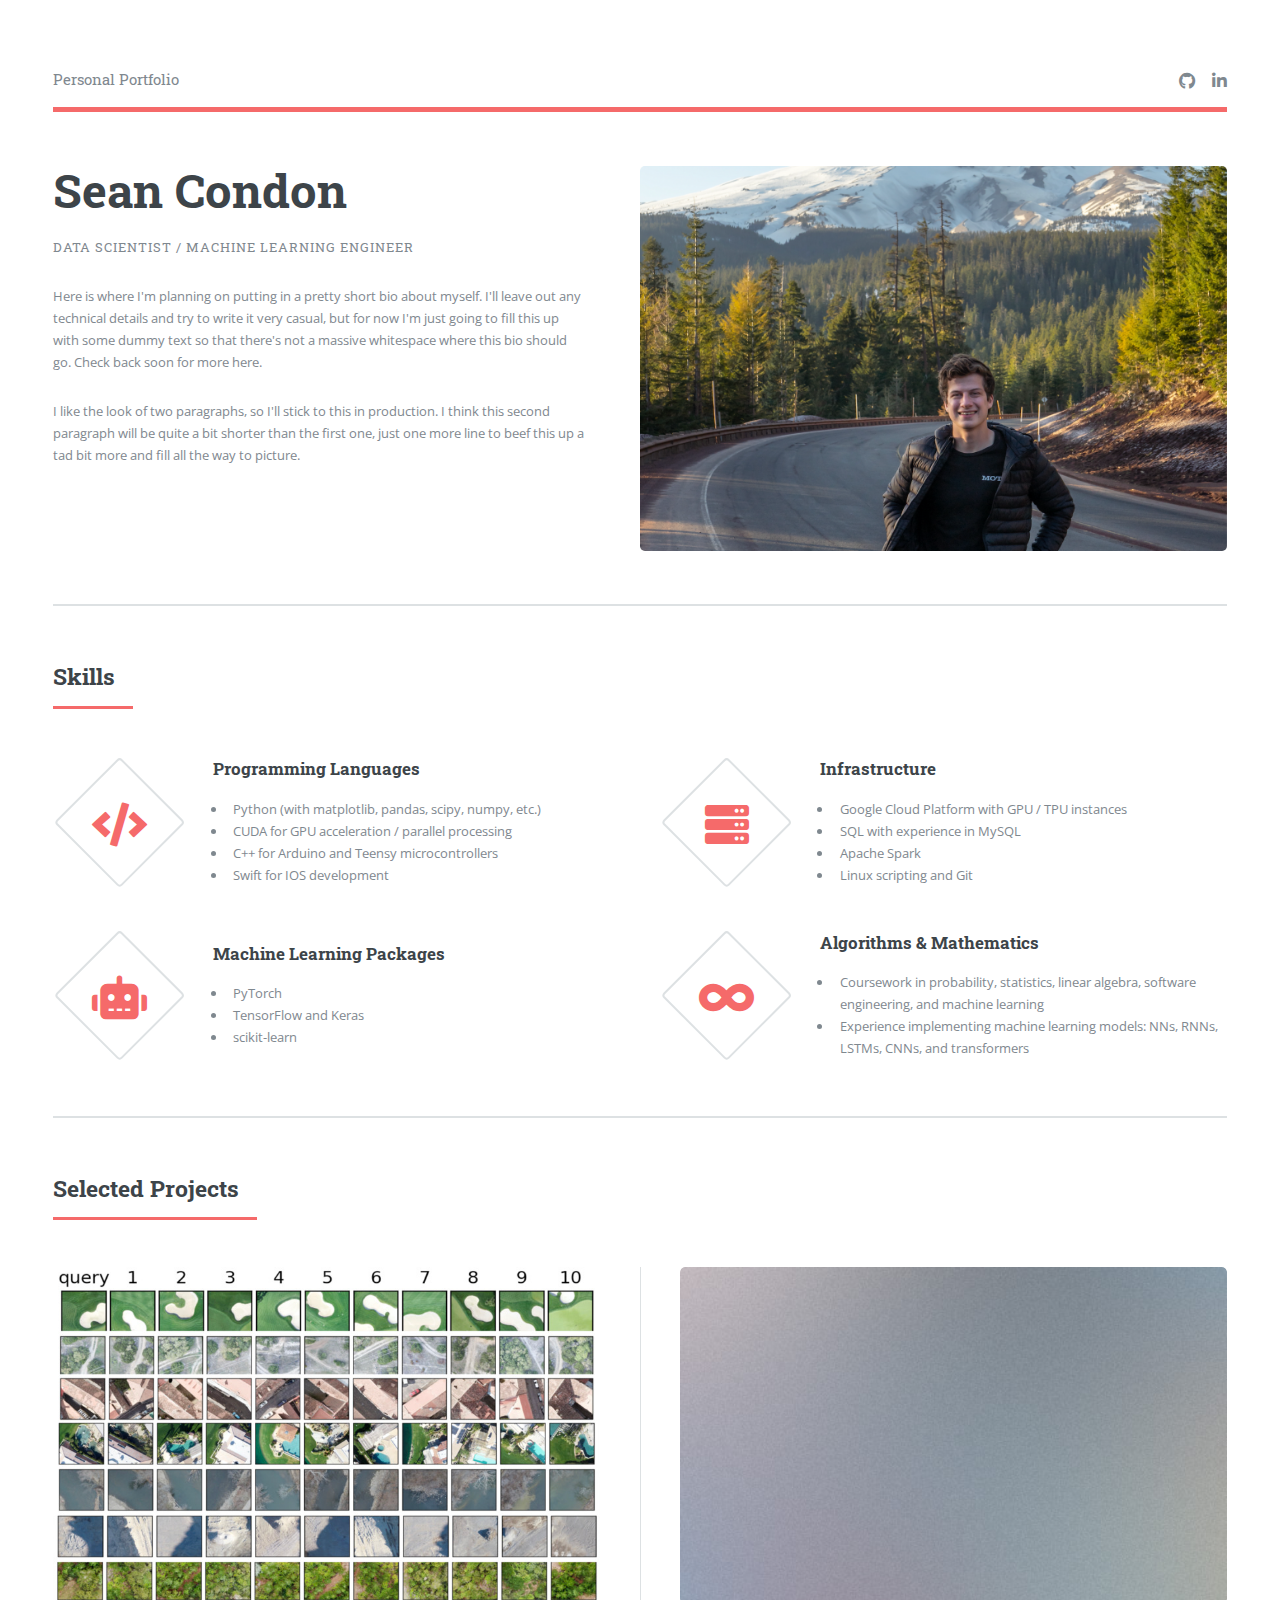
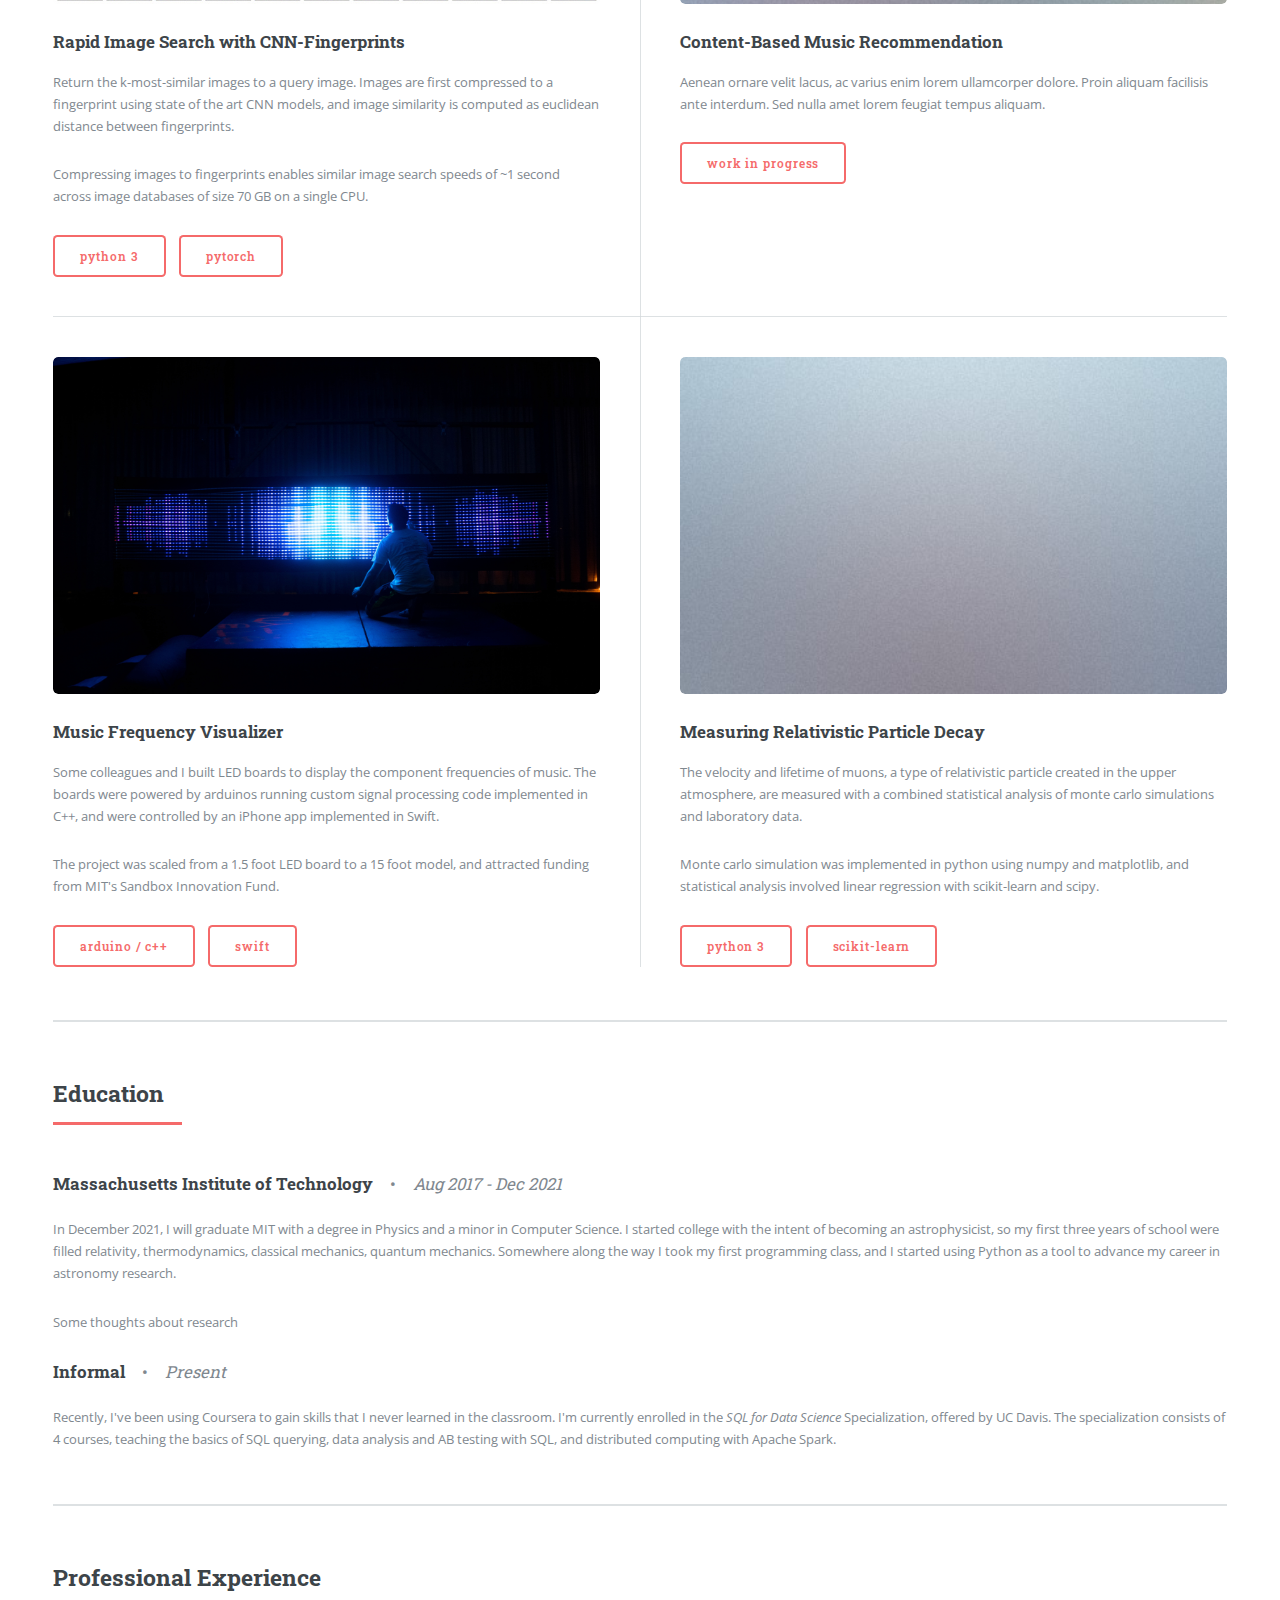
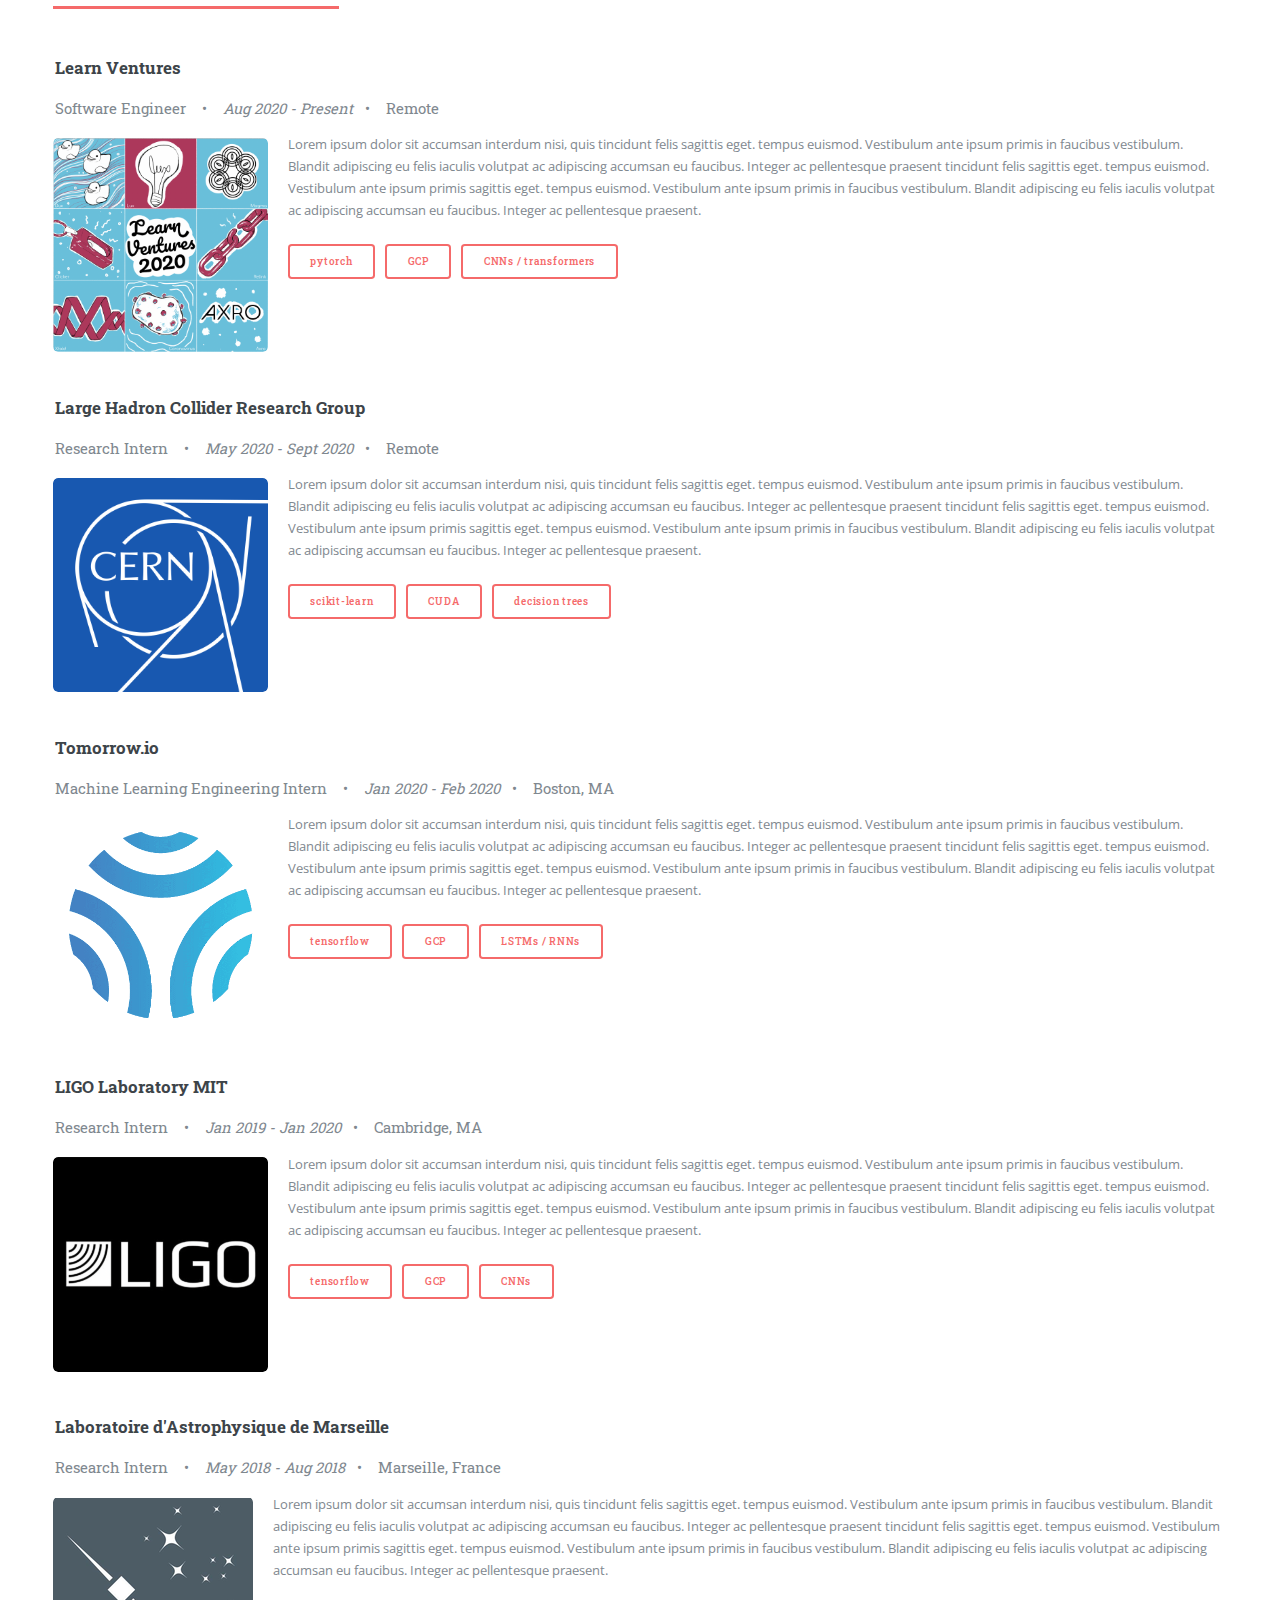
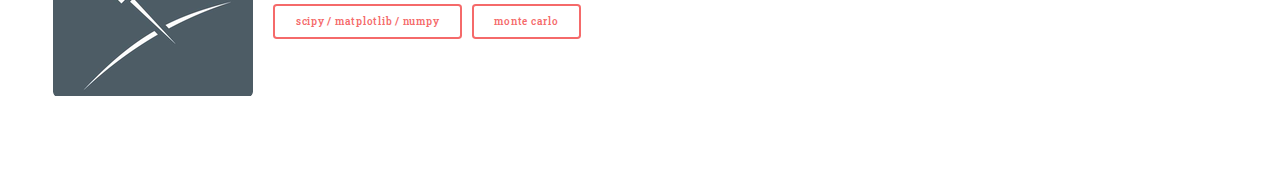
==== index.html @ 10d51287 "content updates" ====
<!DOCTYPE HTML>
<!--
	Editorial by HTML5 UP
	html5up.net | @ajlkn
	Free for personal and commercial use under the CCA 3.0 license (html5up.net/license)
-->
<html xmlns="http://www.w3.org/1999/html">
	<head>
		<title>Sean Condon Portfolio</title>
		<meta charset="utf-8" />
		<meta name="viewport" content="width=device-width, initial-scale=1, user-scalable=no" />
		<link rel="stylesheet" href="assets/css/main.css" />
	</head>
	<body class="is-preload">

		<!-- Wrapper -->
			<div id="wrapper">

				<!-- Main -->
					<div id="main">
						<div class="inner">

							<!-- Header -->
								<header id="header">
									<a href="index.html" class="logo">Personal Portfolio</a>
									<ul class="icons">
										<li><a href="https://github.com/seancondon99" class="icon brands fa-github" target="_blank" rel="noopener noreferrer"><span class="label">Github</span></a></li>
										<li><a href="https://www.linkedin.com/in/sean-condon-9a0452187/" class="icon brands fa-linkedin-in" target="_blank" rel="noopener noreferrer"><span class="label">LinkedIn</span></a></li>
									</ul>
								</header>

							<!-- Banner -->
								<section id="banner">
									<div class="content">
										<header>
											<h1>Sean Condon</h1>
											<p>Data scientist / machine learning engineer</p>
										</header>
										<p>Here is where I'm planning on putting in a pretty short bio about myself. I'll leave out any technical details and try to write it very casual, but for now I'm just going to fill this up with some dummy text so that there's not a massive whitespace where this bio should go. Check back soon for more here.</p>
										<p>I like the look of two paragraphs, so I'll stick to this in production. I think this second paragraph will be quite a bit shorter than the first one, just one more line to beef this up a tad bit more and fill all the way to picture.</p>
									</div>
									<span class="image object">
										<img src="images/me_and_hood-cropped-high.jpg" alt="" />
									</span>
								</section>

							<!-- Section -->
								<section>
									<header class="major">
										<h2>Skills</h2>
									</header>
									<div class="features">
										<article>
											<span class="icon solid fa-code"></span>
											<div class="content">
												<h3>Programming Languages</h3>
												<ul>
													<li>Python (with matplotlib, pandas, scipy, numpy, etc.)</li>
													<li>CUDA for GPU acceleration / parallel processing</li>
													<li>C++ for Arduino and Teensy microcontrollers</li>
													<li>Swift for IOS development</li>
												</ul>
											</div>
										</article>
										<article>
											<span class="icon solid fa-server"></span>
											<div class="content">
												<h3>Infrastructure</h3>
												<ul>
													<li>Google Cloud Platform with GPU / TPU instances</li>
													<li>SQL with experience in MySQL</li>
													<li>Apache Spark</li>
													<li>Linux scripting and Git</li>
												</ul>
											</div>
										</article>
										<article>
											<span class="icon solid fa-robot"></span>
											<div class="content">
												<h3>Machine Learning Packages</h3>
												<ul>
													<li>PyTorch</li>
													<li>TensorFlow and Keras</li>
													<li>scikit-learn</li>
												</ul>
											</div>
										</article>
										<article>
											<span class="icon solid fa-infinity"></span>
											<div class="content">
												<h3>Algorithms & Mathematics</h3>
												<ul>
													<li>Coursework in probability, statistics, linear algebra, software engineering, and machine learning</li>
													<li>Experience implementing machine learning models: NNs, RNNs, LSTMs, CNNs, and transformers</li>
												</ul>
											</div>
										</article>
									</div>
								</section>

							<!-- Section -->
								<section>
									<header class="major">
										<h2>Selected Projects</h2>
									</header>
									<div class="posts">
										<article>
											<a href="ml_sat.html" class="image"><img src="images/ml_sat_search_small.jpg" alt="" /></a>
											<h3>Rapid Image Search with CNN-Fingerprints</h3>
											<p>Return the k-most-similar images to a query image. Images are first compressed to a fingerprint using state of the art CNN models, and image similarity is computed as euclidean distance between fingerprints.</p>
											<p>Compressing images to fingerprints enables similar image search speeds of ~1 second across image databases of size 70 GB on a single CPU.</p>
											<ul class="actions">
												<li><a class="button">python 3</a></li>
												<li><a class="button">pytorch</a></li>
											</ul>
										</article>
										<article>
											<a href="#" class="image"><img src="images/pic02.jpg" alt="" /></a>
											<h3>Content-Based Music Recommendation</h3>
											<p>Aenean ornare velit lacus, ac varius enim lorem ullamcorper dolore. Proin aliquam facilisis ante interdum. Sed nulla amet lorem feugiat tempus aliquam.</p>
											<ul class="actions">
												<li><a class="button">work in progress</a></li>
											</ul>
										</article>
										<article>
											<a href="freq_vis.html" class="image"><img src="images/amplitude_header_small.jpg" alt="" /></a>
											<h3>Music Frequency Visualizer</h3>
											<p>Some colleagues and I built LED boards to display the component frequencies of music. The boards were powered by arduinos running custom signal processing code implemented in C++, and were controlled by an iPhone app implemented in Swift.</p>
											<p>The project was scaled from a 1.5 foot LED board to a 15 foot model, and attracted funding from MIT's Sandbox Innovation Fund.</p>
											<ul class="actions">
												<li><a class="button">arduino / c++</a></li>
												<li><a class="button">swift</a></li>

											</ul>
										</article>
										<article>
											<a href="#" class="image"><img src="images/pic04.jpg" alt="" /></a>
											<h3>Measuring Relativistic Particle Decay</h3>
											<p>The velocity and lifetime of muons, a type of relativistic particle created in the upper atmosphere, are measured with a combined statistical analysis of monte carlo simulations and laboratory data.</p>
											<p>Monte carlo simulation was implemented in python using numpy and matplotlib, and statistical analysis involved linear regression with scikit-learn and scipy.</p>
											<ul class="actions">
												<li><a class="button">python 3</a></li>
												<li><a class="button">scikit-learn</a></li>
											</ul>
										</article>
									</div>
								</section>

								<section>
									<header class="major">
										<h2>Education</h2>
									</header>

									<div style="clear: both">
										<h3 style="float: left">Massachusetts Institute of Technology</h3>
										<hplain2 >&emsp;<span>&#8226;</span>&emsp;<i>Aug 2017 - Dec 2021</i></hplain2>
									</div>
									<br />

									<p>
										In December 2021, I will graduate MIT with a degree in Physics and a minor in Computer Science. I started college with the intent of becoming an astrophysicist, so my first three years of school were filled relativity, thermodynamics, classical mechanics, quantum mechanics.
										Somewhere along the way I took my first programming class, and I started using Python as a tool to advance my career in astronomy research.
									</p>
									<p>
										Some thoughts about research
									</p>
									<div style="clear: both">
										<h3 style="float: left">Informal</h3>
										<hplain2 >&emsp;<span>&#8226;</span>&emsp;<i>Present</i></hplain2>
									</div>

									<br />

									<p>
										Recently, I've been using Coursera to gain skills that I never learned in the classroom. I'm currently enrolled in the <i>SQL for Data Science</i> Specialization, offered by UC Davis. The specialization consists of 4 courses, teaching the basics of SQL querying, data analysis and AB testing with SQL, and distributed computing with Apache Spark.
									</p>

								</section>

								<section>
									<header class="major">
										<h2>Professional Experience</h2>
									</header>



									<h3>&thinsp;&hairsp;Learn Ventures</h3>
									<div class="row">
									<hplain>Software Engineer &ensp; <span>&#8226;</span>  &ensp; <i>Aug 2020 - Present</i> &ensp;<span>&#8226;</span> &ensp; Remote </hplain>
									<p style="margin-bottom:1em;"></p>
										<p><span class="image left"><a href="https://learn.ventures/" target="_blank" rel="noopener noreferrer" class="image"><img src="images/learn_ventures_crop.png" alt="" /></a></span>
										Lorem ipsum dolor sit accumsan interdum nisi, quis tincidunt felis sagittis eget. tempus euismod. Vestibulum ante ipsum primis in faucibus vestibulum. Blandit adipiscing eu felis iaculis volutpat ac adipiscing accumsan eu faucibus. Integer ac pellentesque praesent tincidunt felis sagittis eget. tempus euismod. Vestibulum ante ipsum primis sagittis eget. tempus euismod. Vestibulum ante ipsum primis in faucibus vestibulum. Blandit adipiscing eu felis iaculis volutpat ac adipiscing accumsan eu faucibus. Integer ac pellentesque praesent.
											<br /><br />
											<a class="button small">pytorch </a>&ensp;
											<a class="button small">GCP </a>&ensp;
											<a class="button small">CNNs / transformers </a>
										</p>
									</div>


									<h3>&thinsp;&hairsp;Large Hadron Collider Research Group</h3>
									<div class="row">
									<hplain>Research Intern &ensp; <span>&#8226;</span>  &ensp; <i>May 2020 - Sept 2020</i> &ensp;<span>&#8226;</span> &ensp; Remote</hplain>
									<p style="margin-bottom:1em;"></p>
									<p><span class="image left"><a href="http://web.mit.edu/lns/research/hpg.html" target="_blank" rel="noopener noreferrer" class="image"><img src="images/cern.png" alt="" /></a></span>
										Lorem ipsum dolor sit accumsan interdum nisi, quis tincidunt felis sagittis eget. tempus euismod. Vestibulum ante ipsum primis in faucibus vestibulum. Blandit adipiscing eu felis iaculis volutpat ac adipiscing accumsan eu faucibus. Integer ac pellentesque praesent tincidunt felis sagittis eget. tempus euismod. Vestibulum ante ipsum primis sagittis eget. tempus euismod. Vestibulum ante ipsum primis in faucibus vestibulum. Blandit adipiscing eu felis iaculis volutpat ac adipiscing accumsan eu faucibus. Integer ac pellentesque praesent.
									<br /><br />
											<a class="button small">scikit-learn </a>&ensp;
											<a class="button small">CUDA</a>&ensp;
											<a class="button small">decision trees </a>
									</p>
									</div>

									<h3>&thinsp;&hairsp;Tomorrow.io</h3>
									<div class="row">
									<hplain>Machine Learning Engineering Intern &ensp; <span>&#8226;</span>  &ensp; <i>Jan 2020 - Feb 2020</i> &ensp;<span>&#8226;</span> &ensp; Boston, MA</hplain>
									<p style="margin-bottom:1em;"></p>
									<p><span class="image left"><a href="https://www.tomorrow.io/" target="_blank" rel="noopener noreferrer" class="image"><img src="images/tomorrow_io.png" alt="" /></a></span>
										Lorem ipsum dolor sit accumsan interdum nisi, quis tincidunt felis sagittis eget. tempus euismod. Vestibulum ante ipsum primis in faucibus vestibulum. Blandit adipiscing eu felis iaculis volutpat ac adipiscing accumsan eu faucibus. Integer ac pellentesque praesent tincidunt felis sagittis eget. tempus euismod. Vestibulum ante ipsum primis sagittis eget. tempus euismod. Vestibulum ante ipsum primis in faucibus vestibulum. Blandit adipiscing eu felis iaculis volutpat ac adipiscing accumsan eu faucibus. Integer ac pellentesque praesent.
									<br /><br />
											<a class="button small">tensorflow </a>&ensp;
											<a class="button small">GCP </a>&ensp;
											<a class="button small">LSTMs / RNNs </a>
									</p>
									</div>

									<h3>&thinsp;&hairsp;LIGO Laboratory MIT</h3>
									<div class="row">
									<hplain>Research Intern &ensp; <span>&#8226;</span>  &ensp; <i>Jan 2019 - Jan 2020</i> &ensp;<span>&#8226;</span> &ensp; Cambridge, MA </hplain>
									<p style="margin-bottom:1em;"></p>
									<p><span class="image left"><a href="https://www.ligo.caltech.edu/MIT" target="_blank" rel="noopener noreferrer" class="image"><img src="images/ligo.png" alt="" /></a></span>
										Lorem ipsum dolor sit accumsan interdum nisi, quis tincidunt felis sagittis eget. tempus euismod. Vestibulum ante ipsum primis in faucibus vestibulum. Blandit adipiscing eu felis iaculis volutpat ac adipiscing accumsan eu faucibus. Integer ac pellentesque praesent tincidunt felis sagittis eget. tempus euismod. Vestibulum ante ipsum primis sagittis eget. tempus euismod. Vestibulum ante ipsum primis in faucibus vestibulum. Blandit adipiscing eu felis iaculis volutpat ac adipiscing accumsan eu faucibus. Integer ac pellentesque praesent.
									<br /><br />
											<a class="button small">tensorflow </a>&ensp;
											<a class="button small">GCP </a>&ensp;
											<a class="button small">CNNs </a>
									</p>
									</div>
									<h3>&thinsp;&hairsp;Laboratoire d'Astrophysique de Marseille</h3>
									<div class="row">
									<hplain>Research Intern &ensp; <span>&#8226;</span>  &ensp; <i>May 2018 - Aug 2018</i> &ensp;<span>&#8226;</span> &ensp; Marseille, France </hplain>
									<p style="margin-bottom:1em;"></p>
									<p><span class="image left"><a href="https://www.lam.fr/?lang=en" target="_blank" rel="noopener noreferrer" class="image"><img src="images/lam.png" alt="" /></a></span>
										Lorem ipsum dolor sit accumsan interdum nisi, quis tincidunt felis sagittis eget. tempus euismod. Vestibulum ante ipsum primis in faucibus vestibulum. Blandit adipiscing eu felis iaculis volutpat ac adipiscing accumsan eu faucibus. Integer ac pellentesque praesent tincidunt felis sagittis eget. tempus euismod. Vestibulum ante ipsum primis sagittis eget. tempus euismod. Vestibulum ante ipsum primis in faucibus vestibulum. Blandit adipiscing eu felis iaculis volutpat ac adipiscing accumsan eu faucibus. Integer ac pellentesque praesent.
									<br /><br />

										<a class="button small">scipy / matplotlib / numpy </a>&ensp;
										<a class="button small">monte carlo </a>

									</p>
									</div>




								</section>

						</div>
					</div>



			</div>

		<!-- Scripts -->
			<script src="assets/js/jquery.min.js"></script>
			<script src="assets/js/browser.min.js"></script>
			<script src="assets/js/breakpoints.min.js"></script>
			<script src="assets/js/util.js"></script>
			<script src="assets/js/main.js"></script>

	</body>
</html>
---- assets/css/main.css ----
@import url(fontawesome-all.min.css);
@import url("https://fonts.googleapis.com/css?family=Open+Sans:400,600,400italic,600italic|Roboto+Slab:400,700");
/*
	Editorial by HTML5 UP
	html5up.net | @ajlkn
	Free for personal and commercial use under the CCA 3.0 license (html5up.net/license)
*/
html, body, div, span, applet, object,
iframe, h1, h2, h3, h4, h5, h6, hplain, hplain2, p, blockquote,
pre, a, abbr, acronym, address, big, cite,
code, del, dfn, em, img, ins, kbd, q, s, samp,
small, strike, strong, sub, sup, tt, var, b,
u, i, center, dl, dt, dd, ol, ul, li, fieldset,
form, label, legend, table, caption, tbody,
tfoot, thead, tr, th, td, article, aside,
canvas, details, embed, figure, figcaption,
footer, header, hgroup, menu, nav, output, ruby,
section, summary, time, mark, audio, video {
  margin: 0;
  padding: 0;
  border: 0;
  font-size: 100%;
  font: inherit;
  vertical-align: baseline; }

article, aside, details, figcaption, figure,
footer, header, hgroup, menu, nav, section {
  display: block; }

body {
  line-height: 1; }

ol, ul {
  list-style: none; }

blockquote, q {
  quotes: none; }
  blockquote:before, blockquote:after, q:before, q:after {
    content: '';
    content: none; }

table {
  border-collapse: collapse;
  border-spacing: 0; }

body {
  -webkit-text-size-adjust: none; }

mark {
  background-color: transparent;
  color: inherit; }

input::-moz-focus-inner {
  border: 0;
  padding: 0; }

input, select, textarea {
  -moz-appearance: none;
  -webkit-appearance: none;
  -ms-appearance: none;
  appearance: none; }

/* Basic */
@-ms-viewport {
  width: device-width; }

body {
  -ms-overflow-style: scrollbar; }

@media screen and (max-width: 480px) {
  html, body {
    min-width: 320px; } }

html {
  box-sizing: border-box; }

*, *:before, *:after {
  box-sizing: inherit; }

body {
  background: #ffffff; }
  body.is-preload *, body.is-preload *:before, body.is-preload *:after, body.is-resizing *, body.is-resizing *:before, body.is-resizing *:after {
    -moz-animation: none !important;
    -webkit-animation: none !important;
    -ms-animation: none !important;
    animation: none !important;
    -moz-transition: none !important;
    -webkit-transition: none !important;
    -ms-transition: none !important;
    transition: none !important; }

/* Type */
body, input, select, textarea {
  color: #7f888f;
  font-family: "Open Sans", sans-serif;
  font-size: 13pt;
  font-weight: 400;
  line-height: 1.65; }
  @media screen and (max-width: 1680px) {
    body, input, select, textarea {
      font-size: 11pt; } }
  @media screen and (max-width: 1280px) {
    body, input, select, textarea {
      font-size: 10pt; } }
  @media screen and (max-width: 360px) {
    body, input, select, textarea {
      font-size: 9pt; } }

a {
  -moz-transition: color 0.2s ease-in-out, border-bottom-color 0.2s ease-in-out;
  -webkit-transition: color 0.2s ease-in-out, border-bottom-color 0.2s ease-in-out;
  -ms-transition: color 0.2s ease-in-out, border-bottom-color 0.2s ease-in-out;
  transition: color 0.2s ease-in-out, border-bottom-color 0.2s ease-in-out;
  border-bottom: dotted 1px;
  color: #f56a6a;
  text-decoration: none; }
  a:hover {
    border-bottom-color: #f56a6a;
    color: #f56a6a !important; }
    a:hover strong {
      color: inherit; }

strong, b {
  color: #3d4449;
  font-weight: 600; }

em, i {
  font-style: italic; }

p {
  margin: 0 0 2em 0; }

h1, h2, h3, h4, h5, h6 {
  color: #3d4449;
  font-family: "Roboto Slab", serif;
  font-weight: 700;
  line-height: 1.5;
  margin: 0 0 1em 0; }
hplain, hplain2 {
  color: #7f888f;
  font-family: "Roboto Slab", serif;
  font-weight: 400;
  line-height: 1.5;
  margin: 0 0 1em 0;
}
  h1 a, h2 a, h3 a, h4 a, h5 a, h6 a {
    color: inherit;
    text-decoration: none;
    border-bottom: 0; }

hplain a, hplain2 a {
color: #7f888f;
text-decoration: none;
border-decoration:none;
}

h1 {
  font-size: 4em;
  margin: 0 0 0.5em 0;
  line-height: 1.3; }

h2 {
  font-size: 1.75em; }

h3 {
  font-size: 1.25em; }

hplain2 {
  font-size: 1.25em;}

hplain {
  font-size: 1.1em; }

h4 {
  font-size: 1.1em; }

h5 {
  font-size: 0.9em; }

h6 {
  font-size: 0.7em; }

@media screen and (max-width: 1680px) {
  h1 {
    font-size: 3.5em; } }

@media screen and (max-width: 980px) {
  h1 {
    font-size: 3.25em; } }

@media screen and (max-width: 736px) {
  h1 {
    font-size: 2em;
    line-height: 1.4; }
  h2 {
    font-size: 1.5em; } }

sub {
  font-size: 0.8em;
  position: relative;
  top: 0.5em; }

sup {
  font-size: 0.8em;
  position: relative;
  top: -0.5em; }

blockquote {
  border-left: solid 3px rgba(210, 215, 217, 0.75);
  font-style: italic;
  margin: 0 0 2em 0;
  padding: 0.5em 0 0.5em 2em; }

code {
  background: rgba(230, 235, 237, 0.25);
  border-radius: 0.375em;
  border: solid 1px rgba(210, 215, 217, 0.75);
  font-family: "Courier New", monospace;
  font-size: 0.9em;
  margin: 0 0.25em;
  padding: 0.25em 0.65em; }

pre {
  -webkit-overflow-scrolling: touch;
  font-family: "Courier New", monospace;
  font-size: 0.9em;
  margin: 0 0 2em 0; }
  pre code {
    display: block;
    line-height: 1.75;
    padding: 1em 1.5em;
    overflow-x: auto; }

.center {
  text-align:center;
 display:block;
}

hr {
  border: 0;
  border-bottom: solid 1px rgba(210, 215, 217, 0.75);
  margin: 2em 0; }
  hr.major {
    margin: 3em 0; }

.align-left {
  text-align: left; }

.align-center {
  text-align: center; }

.align-right {
  text-align: right; }

/* Row */
.row {
  display: flex;
  flex-wrap: wrap;
  box-sizing: border-box;
  align-items: stretch; }
  .row > * {
    box-sizing: border-box; }
  .row.gtr-uniform > * > :last-child {
    margin-bottom: 0; }
  .row.aln-left {
    justify-content: flex-start; }
  .row.aln-center {
    justify-content: center; }
  .row.aln-right {
    justify-content: flex-end; }
  .row.aln-top {
    align-items: flex-start; }
  .row.aln-middle {
    align-items: center; }
  .row.aln-bottom {
    align-items: flex-end; }
  .row > .imp {
    order: -1; }
  .row > .col-1 {
    width: 8.33333%; }
  .row > .off-1 {
    margin-left: 8.33333%; }
  .row > .col-2 {
    width: 16.66667%; }
  .row > .off-2 {
    margin-left: 16.66667%; }
  .row > .col-3 {
    width: 25%; }
  .row > .off-3 {
    margin-left: 25%; }
  .row > .col-4 {
    width: 33.33333%; }
  .row > .off-4 {
    margin-left: 33.33333%; }
  .row > .col-5 {
    width: 41.66667%; }
  .row > .off-5 {
    margin-left: 41.66667%; }
  .row > .col-6 {
    width: 50%; }
  .row > .off-6 {
    margin-left: 50%; }
  .row > .col-7 {
    width: 58.33333%; }
  .row > .off-7 {
    margin-left: 58.33333%; }
  .row > .col-8 {
    width: 66.66667%; }
  .row > .off-8 {
    margin-left: 66.66667%; }
  .row > .col-9 {
    width: 75%; }
  .row > .off-9 {
    margin-left: 75%; }
  .row > .col-10 {
    width: 83.33333%; }
  .row > .off-10 {
    margin-left: 83.33333%; }
  .row > .col-11 {
    width: 91.66667%; }
  .row > .off-11 {
    margin-left: 91.66667%; }
  .row > .col-12 {
    width: 100%; }
  .row > .off-12 {
    margin-left: 100%; }
  .row.gtr-0 {
    margin-top: 0;
    margin-left: 0em; }
    .row.gtr-0 > * {
      padding: 0 0 0 0em; }
    .row.gtr-0.gtr-uniform {
      margin-top: 0em; }
      .row.gtr-0.gtr-uniform > * {
        padding-top: 0em; }
  .row.gtr-25 {
    margin-top: 0;
    margin-left: -0.375em; }
    .row.gtr-25 > * {
      padding: 0 0 0 0.375em; }
    .row.gtr-25.gtr-uniform {
      margin-top: -0.375em; }
      .row.gtr-25.gtr-uniform > * {
        padding-top: 0.375em; }
  .row.gtr-50 {
    margin-top: 0;
    margin-left: -0.75em; }
    .row.gtr-50 > * {
      padding: 0 0 0 0.75em; }
    .row.gtr-50.gtr-uniform {
      margin-top: -0.75em; }
      .row.gtr-50.gtr-uniform > * {
        padding-top: 0.75em; }
  .row {
    margin-top: 0;
    margin-left: -1.5em; }
    .row > * {
      padding: 0 0 0 1.5em; }
    .row.gtr-uniform {
      margin-top: -1.5em; }
      .row.gtr-uniform > * {
        padding-top: 1.5em; }
  .row.gtr-150 {
    margin-top: 0;
    margin-left: -2.25em; }
    .row.gtr-150 > * {
      padding: 0 0 0 2.25em; }
    .row.gtr-150.gtr-uniform {
      margin-top: -2.25em; }
      .row.gtr-150.gtr-uniform > * {
        padding-top: 2.25em; }
  .row.gtr-200 {
    margin-top: 0;
    margin-left: -3em; }
    .row.gtr-200 > * {
      padding: 0 0 0 3em; }
    .row.gtr-200.gtr-uniform {
      margin-top: -3em; }
      .row.gtr-200.gtr-uniform > * {
        padding-top: 3em; }
  @media screen and (max-width: 1680px) {
    .row {
      display: flex;
      flex-wrap: wrap;
      box-sizing: border-box;
      align-items: stretch; }
      .row > * {
        box-sizing: border-box; }
      .row.gtr-uniform > * > :last-child {
        margin-bottom: 0; }
      .row.aln-left {
        justify-content: flex-start; }
      .row.aln-center {
        justify-content: center; }
      .row.aln-right {
        justify-content: flex-end; }
      .row.aln-top {
        align-items: flex-start; }
      .row.aln-middle {
        align-items: center; }
      .row.aln-bottom {
        align-items: flex-end; }
      .row > .imp-xlarge {
        order: -1; }
      .row > .col-1-xlarge {
        width: 8.33333%; }
      .row > .off-1-xlarge {
        margin-left: 8.33333%; }
      .row > .col-2-xlarge {
        width: 16.66667%; }
      .row > .off-2-xlarge {
        margin-left: 16.66667%; }
      .row > .col-3-xlarge {
        width: 25%; }
      .row > .off-3-xlarge {
        margin-left: 25%; }
      .row > .col-4-xlarge {
        width: 33.33333%; }
      .row > .off-4-xlarge {
        margin-left: 33.33333%; }
      .row > .col-5-xlarge {
        width: 41.66667%; }
      .row > .off-5-xlarge {
        margin-left: 41.66667%; }
      .row > .col-6-xlarge {
        width: 50%; }
      .row > .off-6-xlarge {
        margin-left: 50%; }
      .row > .col-7-xlarge {
        width: 58.33333%; }
      .row > .off-7-xlarge {
        margin-left: 58.33333%; }
      .row > .col-8-xlarge {
        width: 66.66667%; }
      .row > .off-8-xlarge {
        margin-left: 66.66667%; }
      .row > .col-9-xlarge {
        width: 75%; }
      .row > .off-9-xlarge {
        margin-left: 75%; }
      .row > .col-10-xlarge {
        width: 83.33333%; }
      .row > .off-10-xlarge {
        margin-left: 83.33333%; }
      .row > .col-11-xlarge {
        width: 91.66667%; }
      .row > .off-11-xlarge {
        margin-left: 91.66667%; }
      .row > .col-12-xlarge {
        width: 100%; }
      .row > .off-12-xlarge {
        margin-left: 100%; }
      .row.gtr-0 {
        margin-top: 0;
        margin-left: 0em; }
        .row.gtr-0 > * {
          padding: 0 0 0 0em; }
        .row.gtr-0.gtr-uniform {
          margin-top: 0em; }
          .row.gtr-0.gtr-uniform > * {
            padding-top: 0em; }
      .row.gtr-25 {
        margin-top: 0;
        margin-left: -0.375em; }
        .row.gtr-25 > * {
          padding: 0 0 0 0.375em; }
        .row.gtr-25.gtr-uniform {
          margin-top: -0.375em; }
          .row.gtr-25.gtr-uniform > * {
            padding-top: 0.375em; }
      .row.gtr-50 {
        margin-top: 0;
        margin-left: -0.75em; }
        .row.gtr-50 > * {
          padding: 0 0 0 0.75em; }
        .row.gtr-50.gtr-uniform {
          margin-top: -0.75em; }
          .row.gtr-50.gtr-uniform > * {
            padding-top: 0.75em; }
      .row {
        margin-top: 0;
        margin-left: -1.5em; }
        .row > * {
          padding: 0 0 0 1.5em; }
        .row.gtr-uniform {
          margin-top: -1.5em; }
          .row.gtr-uniform > * {
            padding-top: 1.5em; }
      .row.gtr-150 {
        margin-top: 0;
        margin-left: -2.25em; }
        .row.gtr-150 > * {
          padding: 0 0 0 2.25em; }
        .row.gtr-150.gtr-uniform {
          margin-top: -2.25em; }
          .row.gtr-150.gtr-uniform > * {
            padding-top: 2.25em; }
      .row.gtr-200 {
        margin-top: 0;
        margin-left: -3em; }
        .row.gtr-200 > * {
          padding: 0 0 0 3em; }
        .row.gtr-200.gtr-uniform {
          margin-top: -3em; }
          .row.gtr-200.gtr-uniform > * {
            padding-top: 3em; } }
  @media screen and (max-width: 1280px) {
    .row {
      display: flex;
      flex-wrap: wrap;
      box-sizing: border-box;
      align-items: stretch; }
      .row > * {
        box-sizing: border-box; }
      .row.gtr-uniform > * > :last-child {
        margin-bottom: 0; }
      .row.aln-left {
        justify-content: flex-start; }
      .row.aln-center {
        justify-content: center; }
      .row.aln-right {
        justify-content: flex-end; }
      .row.aln-top {
        align-items: flex-start; }
      .row.aln-middle {
        align-items: center; }
      .row.aln-bottom {
        align-items: flex-end; }
      .row > .imp-large {
        order: -1; }
      .row > .col-1-large {
        width: 8.33333%; }
      .row > .off-1-large {
        margin-left: 8.33333%; }
      .row > .col-2-large {
        width: 16.66667%; }
      .row > .off-2-large {
        margin-left: 16.66667%; }
      .row > .col-3-large {
        width: 25%; }
      .row > .off-3-large {
        margin-left: 25%; }
      .row > .col-4-large {
        width: 33.33333%; }
      .row > .off-4-large {
        margin-left: 33.33333%; }
      .row > .col-5-large {
        width: 41.66667%; }
      .row > .off-5-large {
        margin-left: 41.66667%; }
      .row > .col-6-large {
        width: 50%; }
      .row > .off-6-large {
        margin-left: 50%; }
      .row > .col-7-large {
        width: 58.33333%; }
      .row > .off-7-large {
        margin-left: 58.33333%; }
      .row > .col-8-large {
        width: 66.66667%; }
      .row > .off-8-large {
        margin-left: 66.66667%; }
      .row > .col-9-large {
        width: 75%; }
      .row > .off-9-large {
        margin-left: 75%; }
      .row > .col-10-large {
        width: 83.33333%; }
      .row > .off-10-large {
        margin-left: 83.33333%; }
      .row > .col-11-large {
        width: 91.66667%; }
      .row > .off-11-large {
        margin-left: 91.66667%; }
      .row > .col-12-large {
        width: 100%; }
      .row > .off-12-large {
        margin-left: 100%; }
      .row.gtr-0 {
        margin-top: 0;
        margin-left: 0em; }
        .row.gtr-0 > * {
          padding: 0 0 0 0em; }
        .row.gtr-0.gtr-uniform {
          margin-top: 0em; }
          .row.gtr-0.gtr-uniform > * {
            padding-top: 0em; }
      .row.gtr-25 {
        margin-top: 0;
        margin-left: -0.375em; }
        .row.gtr-25 > * {
          padding: 0 0 0 0.375em; }
        .row.gtr-25.gtr-uniform {
          margin-top: -0.375em; }
          .row.gtr-25.gtr-uniform > * {
            padding-top: 0.375em; }
      .row.gtr-50 {
        margin-top: 0;
        margin-left: -0.75em; }
        .row.gtr-50 > * {
          padding: 0 0 0 0.75em; }
        .row.gtr-50.gtr-uniform {
          margin-top: -0.75em; }
          .row.gtr-50.gtr-uniform > * {
            padding-top: 0.75em; }
      .row {
        margin-top: 0;
        margin-left: -1.5em; }
        .row > * {
          padding: 0 0 0 1.5em; }
        .row.gtr-uniform {
          margin-top: -1.5em; }
          .row.gtr-uniform > * {
            padding-top: 1.5em; }
      .row.gtr-150 {
        margin-top: 0;
        margin-left: -2.25em; }
        .row.gtr-150 > * {
          padding: 0 0 0 2.25em; }
        .row.gtr-150.gtr-uniform {
          margin-top: -2.25em; }
          .row.gtr-150.gtr-uniform > * {
            padding-top: 2.25em; }
      .row.gtr-200 {
        margin-top: 0;
        margin-left: -3em; }
        .row.gtr-200 > * {
          padding: 0 0 0 3em; }
        .row.gtr-200.gtr-uniform {
          margin-top: -3em; }
          .row.gtr-200.gtr-uniform > * {
            padding-top: 3em; } }
  @media screen and (max-width: 980px) {
    .row {
      display: flex;
      flex-wrap: wrap;
      box-sizing: border-box;
      align-items: stretch; }
      .row > * {
        box-sizing: border-box; }
      .row.gtr-uniform > * > :last-child {
        margin-bottom: 0; }
      .row.aln-left {
        justify-content: flex-start; }
      .row.aln-center {
        justify-content: center; }
      .row.aln-right {
        justify-content: flex-end; }
      .row.aln-top {
        align-items: flex-start; }
      .row.aln-middle {
        align-items: center; }
      .row.aln-bottom {
        align-items: flex-end; }
      .row > .imp-medium {
        order: -1; }
      .row > .col-1-medium {
        width: 8.33333%; }
      .row > .off-1-medium {
        margin-left: 8.33333%; }
      .row > .col-2-medium {
        width: 16.66667%; }
      .row > .off-2-medium {
        margin-left: 16.66667%; }
      .row > .col-3-medium {
        width: 25%; }
      .row > .off-3-medium {
        margin-left: 25%; }
      .row > .col-4-medium {
        width: 33.33333%; }
      .row > .off-4-medium {
        margin-left: 33.33333%; }
      .row > .col-5-medium {
        width: 41.66667%; }
      .row > .off-5-medium {
        margin-left: 41.66667%; }
      .row > .col-6-medium {
        width: 50%; }
      .row > .off-6-medium {
        margin-left: 50%; }
      .row > .col-7-medium {
        width: 58.33333%; }
      .row > .off-7-medium {
        margin-left: 58.33333%; }
      .row > .col-8-medium {
        width: 66.66667%; }
      .row > .off-8-medium {
        margin-left: 66.66667%; }
      .row > .col-9-medium {
        width: 75%; }
      .row > .off-9-medium {
        margin-left: 75%; }
      .row > .col-10-medium {
        width: 83.33333%; }
      .row > .off-10-medium {
        margin-left: 83.33333%; }
      .row > .col-11-medium {
        width: 91.66667%; }
      .row > .off-11-medium {
        margin-left: 91.66667%; }
      .row > .col-12-medium {
        width: 100%; }
      .row > .off-12-medium {
        margin-left: 100%; }
      .row.gtr-0 {
        margin-top: 0;
        margin-left: 0em; }
        .row.gtr-0 > * {
          padding: 0 0 0 0em; }
        .row.gtr-0.gtr-uniform {
          margin-top: 0em; }
          .row.gtr-0.gtr-uniform > * {
            padding-top: 0em; }
      .row.gtr-25 {
        margin-top: 0;
        margin-left: -0.375em; }
        .row.gtr-25 > * {
          padding: 0 0 0 0.375em; }
        .row.gtr-25.gtr-uniform {
          margin-top: -0.375em; }
          .row.gtr-25.gtr-uniform > * {
            padding-top: 0.375em; }
      .row.gtr-50 {
        margin-top: 0;
        margin-left: -0.75em; }
        .row.gtr-50 > * {
          padding: 0 0 0 0.75em; }
        .row.gtr-50.gtr-uniform {
          margin-top: -0.75em; }
          .row.gtr-50.gtr-uniform > * {
            padding-top: 0.75em; }
      .row {
        margin-top: 0;
        margin-left: -1.5em; }
        .row > * {
          padding: 0 0 0 1.5em; }
        .row.gtr-uniform {
          margin-top: -1.5em; }
          .row.gtr-uniform > * {
            padding-top: 1.5em; }
      .row.gtr-150 {
        margin-top: 0;
        margin-left: -2.25em; }
        .row.gtr-150 > * {
          padding: 0 0 0 2.25em; }
        .row.gtr-150.gtr-uniform {
          margin-top: -2.25em; }
          .row.gtr-150.gtr-uniform > * {
            padding-top: 2.25em; }
      .row.gtr-200 {
        margin-top: 0;
        margin-left: -3em; }
        .row.gtr-200 > * {
          padding: 0 0 0 3em; }
        .row.gtr-200.gtr-uniform {
          margin-top: -3em; }
          .row.gtr-200.gtr-uniform > * {
            padding-top: 3em; } }
  @media screen and (max-width: 736px) {
    .row {
      display: flex;
      flex-wrap: wrap;
      box-sizing: border-box;
      align-items: stretch; }
      .row > * {
        box-sizing: border-box; }
      .row.gtr-uniform > * > :last-child {
        margin-bottom: 0; }
      .row.aln-left {
        justify-content: flex-start; }
      .row.aln-center {
        justify-content: center; }
      .row.aln-right {
        justify-content: flex-end; }
      .row.aln-top {
        align-items: flex-start; }
      .row.aln-middle {
        align-items: center; }
      .row.aln-bottom {
        align-items: flex-end; }
      .row > .imp-small {
        order: -1; }
      .row > .col-1-small {
        width: 8.33333%; }
      .row > .off-1-small {
        margin-left: 8.33333%; }
      .row > .col-2-small {
        width: 16.66667%; }
      .row > .off-2-small {
        margin-left: 16.66667%; }
      .row > .col-3-small {
        width: 25%; }
      .row > .off-3-small {
        margin-left: 25%; }
      .row > .col-4-small {
        width: 33.33333%; }
      .row > .off-4-small {
        margin-left: 33.33333%; }
      .row > .col-5-small {
        width: 41.66667%; }
      .row > .off-5-small {
        margin-left: 41.66667%; }
      .row > .col-6-small {
        width: 50%; }
      .row > .off-6-small {
        margin-left: 50%; }
      .row > .col-7-small {
        width: 58.33333%; }
      .row > .off-7-small {
        margin-left: 58.33333%; }
      .row > .col-8-small {
        width: 66.66667%; }
      .row > .off-8-small {
        margin-left: 66.66667%; }
      .row > .col-9-small {
        width: 75%; }
      .row > .off-9-small {
        margin-left: 75%; }
      .row > .col-10-small {
        width: 83.33333%; }
      .row > .off-10-small {
        margin-left: 83.33333%; }
      .row > .col-11-small {
        width: 91.66667%; }
      .row > .off-11-small {
        margin-left: 91.66667%; }
      .row > .col-12-small {
        width: 100%; }
      .row > .off-12-small {
        margin-left: 100%; }
      .row.gtr-0 {
        margin-top: 0;
        margin-left: 0em; }
        .row.gtr-0 > * {
          padding: 0 0 0 0em; }
        .row.gtr-0.gtr-uniform {
          margin-top: 0em; }
          .row.gtr-0.gtr-uniform > * {
            padding-top: 0em; }
      .row.gtr-25 {
        margin-top: 0;
        margin-left: -0.375em; }
        .row.gtr-25 > * {
          padding: 0 0 0 0.375em; }
        .row.gtr-25.gtr-uniform {
          margin-top: -0.375em; }
          .row.gtr-25.gtr-uniform > * {
            padding-top: 0.375em; }
      .row.gtr-50 {
        margin-top: 0;
        margin-left: -0.75em; }
        .row.gtr-50 > * {
          padding: 0 0 0 0.75em; }
        .row.gtr-50.gtr-uniform {
          margin-top: -0.75em; }
          .row.gtr-50.gtr-uniform > * {
            padding-top: 0.75em; }
      .row {
        margin-top: 0;
        margin-left: -1.5em; }
        .row > * {
          padding: 0 0 0 1.5em; }
        .row.gtr-uniform {
          margin-top: -1.5em; }
          .row.gtr-uniform > * {
            padding-top: 1.5em; }
      .row.gtr-150 {
        margin-top: 0;
        margin-left: -2.25em; }
        .row.gtr-150 > * {
          padding: 0 0 0 2.25em; }
        .row.gtr-150.gtr-uniform {
          margin-top: -2.25em; }
          .row.gtr-150.gtr-uniform > * {
            padding-top: 2.25em; }
      .row.gtr-200 {
        margin-top: 0;
        margin-left: -3em; }
        .row.gtr-200 > * {
          padding: 0 0 0 3em; }
        .row.gtr-200.gtr-uniform {
          margin-top: -3em; }
          .row.gtr-200.gtr-uniform > * {
            padding-top: 3em; } }
  @media screen and (max-width: 480px) {
    .row {
      display: flex;
      flex-wrap: wrap;
      box-sizing: border-box;
      align-items: stretch; }
      .row > * {
        box-sizing: border-box; }
      .row.gtr-uniform > * > :last-child {
        margin-bottom: 0; }
      .row.aln-left {
        justify-content: flex-start; }
      .row.aln-center {
        justify-content: center; }
      .row.aln-right {
        justify-content: flex-end; }
      .row.aln-top {
        align-items: flex-start; }
      .row.aln-middle {
        align-items: center; }
      .row.aln-bottom {
        align-items: flex-end; }
      .row > .imp-xsmall {
        order: -1; }
      .row > .col-1-xsmall {
        width: 8.33333%; }
      .row > .off-1-xsmall {
        margin-left: 8.33333%; }
      .row > .col-2-xsmall {
        width: 16.66667%; }
      .row > .off-2-xsmall {
        margin-left: 16.66667%; }
      .row > .col-3-xsmall {
        width: 25%; }
      .row > .off-3-xsmall {
        margin-left: 25%; }
      .row > .col-4-xsmall {
        width: 33.33333%; }
      .row > .off-4-xsmall {
        margin-left: 33.33333%; }
      .row > .col-5-xsmall {
        width: 41.66667%; }
      .row > .off-5-xsmall {
        margin-left: 41.66667%; }
      .row > .col-6-xsmall {
        width: 50%; }
      .row > .off-6-xsmall {
        margin-left: 50%; }
      .row > .col-7-xsmall {
        width: 58.33333%; }
      .row > .off-7-xsmall {
        margin-left: 58.33333%; }
      .row > .col-8-xsmall {
        width: 66.66667%; }
      .row > .off-8-xsmall {
        margin-left: 66.66667%; }
      .row > .col-9-xsmall {
        width: 75%; }
      .row > .off-9-xsmall {
        margin-left: 75%; }
      .row > .col-10-xsmall {
        width: 83.33333%; }
      .row > .off-10-xsmall {
        margin-left: 83.33333%; }
      .row > .col-11-xsmall {
        width: 91.66667%; }
      .row > .off-11-xsmall {
        margin-left: 91.66667%; }
      .row > .col-12-xsmall {
        width: 100%; }
      .row > .off-12-xsmall {
        margin-left: 100%; }
      .row.gtr-0 {
        margin-top: 0;
        margin-left: 0em; }
        .row.gtr-0 > * {
          padding: 0 0 0 0em; }
        .row.gtr-0.gtr-uniform {
          margin-top: 0em; }
          .row.gtr-0.gtr-uniform > * {
            padding-top: 0em; }
      .row.gtr-25 {
        margin-top: 0;
        margin-left: -0.375em; }
        .row.gtr-25 > * {
          padding: 0 0 0 0.375em; }
        .row.gtr-25.gtr-uniform {
          margin-top: -0.375em; }
          .row.gtr-25.gtr-uniform > * {
            padding-top: 0.375em; }
      .row.gtr-50 {
        margin-top: 0;
        margin-left: -0.75em; }
        .row.gtr-50 > * {
          padding: 0 0 0 0.75em; }
        .row.gtr-50.gtr-uniform {
          margin-top: -0.75em; }
          .row.gtr-50.gtr-uniform > * {
            padding-top: 0.75em; }
      .row {
        margin-top: 0;
        margin-left: -1.5em; }
        .row > * {
          padding: 0 0 0 1.5em; }
        .row.gtr-uniform {
          margin-top: -1.5em; }
          .row.gtr-uniform > * {
            padding-top: 1.5em; }
      .row.gtr-150 {
        margin-top: 0;
        margin-left: -2.25em; }
        .row.gtr-150 > * {
          padding: 0 0 0 2.25em; }
        .row.gtr-150.gtr-uniform {
          margin-top: -2.25em; }
          .row.gtr-150.gtr-uniform > * {
            padding-top: 2.25em; }
      .row.gtr-200 {
        margin-top: 0;
        margin-left: -3em; }
        .row.gtr-200 > * {
          padding: 0 0 0 3em; }
        .row.gtr-200.gtr-uniform {
          margin-top: -3em; }
          .row.gtr-200.gtr-uniform > * {
            padding-top: 3em; } }

/* Section/Article */
section.special, article.special {
  text-align: center; }

header p {
  font-family: "Roboto Slab", serif;
  font-size: 1em;
  font-weight: 400;
  letter-spacing: 0.075em;
  margin-top: -0.5em;
  text-transform: uppercase; }

header.major > :last-child {
  border-bottom: solid 3px #f56a6a;
  display: inline-block;
  margin: 0 0 2em 0;
  padding: 0 0.75em 0.5em 0; }

header.main > :last-child {
  margin: 0 0 1em 0; }

/* Form */
form {
  margin: 0 0 2em 0; }

label {
  color: #3d4449;
  display: block;
  font-size: 0.9em;
  font-weight: 600;
  margin: 0 0 1em 0; }

input[type="text"],
input[type="password"],
input[type="email"],
input[type="tel"],
input[type="search"],
input[type="url"],
select,
textarea {
  -moz-appearance: none;
  -webkit-appearance: none;
  -ms-appearance: none;
  appearance: none;
  background: #ffffff;
  border-radius: 0.375em;
  border: none;
  border: solid 1px rgba(210, 215, 217, 0.75);
  color: inherit;
  display: block;
  outline: 0;
  padding: 0 1em;
  text-decoration: none;
  width: 100%; }
  input[type="text"]:invalid,
  input[type="password"]:invalid,
  input[type="email"]:invalid,
  input[type="tel"]:invalid,
  input[type="search"]:invalid,
  input[type="url"]:invalid,
  select:invalid,
  textarea:invalid {
    box-shadow: none; }
  input[type="text"]:focus,
  input[type="password"]:focus,
  input[type="email"]:focus,
  input[type="tel"]:focus,
  input[type="search"]:focus,
  input[type="url"]:focus,
  select:focus,
  textarea:focus {
    border-color: #f56a6a;
    box-shadow: 0 0 0 1px #f56a6a; }

select {
  background-image: url("data:image/svg+xml;charset=utf8,%3Csvg xmlns='http://www.w3.org/2000/svg' width='40' height='40' preserveAspectRatio='none' viewBox='0 0 40 40'%3E%3Cpath d='M9.4,12.3l10.4,10.4l10.4-10.4c0.2-0.2,0.5-0.4,0.9-0.4c0.3,0,0.6,0.1,0.9,0.4l3.3,3.3c0.2,0.2,0.4,0.5,0.4,0.9 c0,0.4-0.1,0.6-0.4,0.9L20.7,31.9c-0.2,0.2-0.5,0.4-0.9,0.4c-0.3,0-0.6-0.1-0.9-0.4L4.3,17.3c-0.2-0.2-0.4-0.5-0.4-0.9 c0-0.4,0.1-0.6,0.4-0.9l3.3-3.3c0.2-0.2,0.5-0.4,0.9-0.4S9.1,12.1,9.4,12.3z' fill='rgba(210, 215, 217, 0.75)' /%3E%3C/svg%3E");
  background-size: 1.25em;
  background-repeat: no-repeat;
  background-position: calc(100% - 1em) center;
  height: 2.75em;
  padding-right: 2.75em;
  text-overflow: ellipsis; }
  select option {
    color: #3d4449;
    background: #ffffff; }
  select:focus::-ms-value {
    background-color: transparent; }
  select::-ms-expand {
    display: none; }

input[type="text"],
input[type="password"],
input[type="email"],
input[type="tel"],
input[type="search"],
input[type="url"],
select {
  height: 2.75em; }

textarea {
  padding: 0.75em 1em; }

input[type="checkbox"],
input[type="radio"] {
  -moz-appearance: none;
  -webkit-appearance: none;
  -ms-appearance: none;
  appearance: none;
  display: block;
  float: left;
  margin-right: -2em;
  opacity: 0;
  width: 1em;
  z-index: -1; }
  input[type="checkbox"] + label,
  input[type="radio"] + label {
    text-decoration: none;
    color: #7f888f;
    cursor: pointer;
    display: inline-block;
    font-size: 1em;
    font-weight: 400;
    padding-left: 2.4em;
    padding-right: 0.75em;
    position: relative; }
    input[type="checkbox"] + label:before,
    input[type="radio"] + label:before {
      -moz-osx-font-smoothing: grayscale;
      -webkit-font-smoothing: antialiased;
      display: inline-block;
      font-style: normal;
      font-variant: normal;
      text-rendering: auto;
      line-height: 1;
      text-transform: none !important;
      font-family: 'Font Awesome 5 Free';
      font-weight: 900; }
    input[type="checkbox"] + label:before,
    input[type="radio"] + label:before {
      background: #ffffff;
      border-radius: 0.375em;
      border: solid 1px rgba(210, 215, 217, 0.75);
      content: '';
      display: inline-block;
      font-size: 0.8em;
      height: 2.0625em;
      left: 0;
      line-height: 2.0625em;
      position: absolute;
      text-align: center;
      top: 0;
      width: 2.0625em; }
  input[type="checkbox"]:checked + label:before,
  input[type="radio"]:checked + label:before {
    background: #3d4449;
    border-color: #3d4449;
    color: #ffffff;
    content: '\f00c'; }
  input[type="checkbox"]:focus + label:before,
  input[type="radio"]:focus + label:before {
    border-color: #f56a6a;
    box-shadow: 0 0 0 1px #f56a6a; }

input[type="checkbox"] + label:before {
  border-radius: 0.375em; }

input[type="radio"] + label:before {
  border-radius: 100%; }

::-webkit-input-placeholder {
  color: #9fa3a6 !important;
  opacity: 1.0; }

:-moz-placeholder {
  color: #9fa3a6 !important;
  opacity: 1.0; }

::-moz-placeholder {
  color: #9fa3a6 !important;
  opacity: 1.0; }

:-ms-input-placeholder {
  color: #9fa3a6 !important;
  opacity: 1.0; }

/* Box */
.box {
  border-radius: 0.375em;
  border: solid 1px rgba(210, 215, 217, 0.75);
  margin-bottom: 2em;
  padding: 1.5em; }
  .box > :last-child,
  .box > :last-child > :last-child,
  .box > :last-child > :last-child > :last-child {
    margin-bottom: 0; }
  .box.alt {
    border: 0;
    border-radius: 0;
    padding: 0; }

/* Icon */
.icon {
  text-decoration: none;
  border-bottom: none;
  position: relative; }
  .icon:before {
    -moz-osx-font-smoothing: grayscale;
    -webkit-font-smoothing: antialiased;
    display: inline-block;
    font-style: normal;
    font-variant: normal;
    text-rendering: auto;
    line-height: 1;
    text-transform: none !important;
    font-family: 'Font Awesome 5 Free';
    font-weight: 400; }
  .icon > .label {
    display: none; }
  .icon:before {
    line-height: inherit; }
  .icon.solid:before {
    font-weight: 900; }
  .icon.brands:before {
    font-family: 'Font Awesome 5 Brands'; }

/* Image */
.image {
  border-radius: 0.375em;
  border: 0;
  display: inline-block;
  position: relative; }
  .image img {
    border-radius: 0.375em;
    display: block; }
  .image.left, .image.right {
    max-width: 20%; }
    .image.left img, .image.right img {
      width: 100%; }
  .image.left {
    float: left;
    padding: 0 1.5em 1em 0;
    top: 0.25em; }
  .image.right {
    float: right;
    padding: 0 0 1em 1.5em;
    top: 0.25em; }
  .image.fit {
    display: block;
    margin: 0 0 2em 0;
    width: 100%; }
    .image.fit img {
      width: 100%; }
  .image.main {
    display: block;
    margin: 0 0 3em 0;
    width: 100%; }
    .image.main img {
      width: 100%; }

a.image {
  overflow: hidden; }
  a.image img {
    -moz-transition: -moz-transform 0.2s ease;
    -webkit-transition: -webkit-transform 0.2s ease;
    -ms-transition: -ms-transform 0.2s ease;
    transition: transform 0.2s ease; }
  a.image:hover img {
    -moz-transform: scale(1.075);
    -webkit-transform: scale(1.075);
    -ms-transform: scale(1.075);
    transform: scale(1.075); }

/* List */
ol {
  list-style: decimal;
  margin: 0 0 2em 0;
  padding-left: 1.25em; }
  ol li {
    padding-left: 0.25em; }

ul {
  list-style: disc;
  margin: 0 0 2em 0;
  padding-left: 1em; }
  ul li {
    padding-left: 0.5em; }
  ul.alt {
    list-style: none;
    padding-left: 0; }
    ul.alt li {
      border-top: solid 1px rgba(210, 215, 217, 0.75);
      padding: 0.5em 0; }
      ul.alt li:first-child {
        border-top: 0;
        padding-top: 0; }

dl {
  margin: 0 0 2em 0; }
  dl dt {
    display: block;
    font-weight: 600;
    margin: 0 0 1em 0; }
  dl dd {
    margin-left: 2em; }

/* Actions */
ul.actions {
  display: -moz-flex;
  display: -webkit-flex;
  display: -ms-flex;
  display: flex;
  cursor: default;
  list-style: none;
  margin-left: -1em;
  padding-left: 0; }
  ul.actions li {
    padding: 0 0 0 1em;
    vertical-align: middle; }
  ul.actions.special {
    -moz-justify-content: center;
    -webkit-justify-content: center;
    -ms-justify-content: center;
    justify-content: center;
    width: 100%;
    margin-left: 0; }
    ul.actions.special li:first-child {
      padding-left: 0; }
  ul.actions.stacked {
    -moz-flex-direction: column;
    -webkit-flex-direction: column;
    -ms-flex-direction: column;
    flex-direction: column;
    margin-left: 0; }
    ul.actions.stacked li {
      padding: 1.3em 0 0 0; }
      ul.actions.stacked li:first-child {
        padding-top: 0; }
  ul.actions.fit {
    width: calc(100% + 1em); }
    ul.actions.fit li {
      -moz-flex-grow: 1;
      -webkit-flex-grow: 1;
      -ms-flex-grow: 1;
      flex-grow: 1;
      -moz-flex-shrink: 1;
      -webkit-flex-shrink: 1;
      -ms-flex-shrink: 1;
      flex-shrink: 1;
      width: 100%; }
      ul.actions.fit li > * {
        width: 100%; }
    ul.actions.fit.stacked {
      width: 100%; }

/* Icons */
ul.icons {
  cursor: default;
  list-style: none;
  padding-left: 0; }
  ul.icons li {
    display: inline-block;
    padding: 0 1em 0 0; }
    ul.icons li:last-child {
      padding-right: 0; }
    ul.icons li .icon {
      color: inherit; }
      ul.icons li .icon:before {
        font-size: 1.25em; }

/* Contact */
ul.contact {
  list-style: none;
  padding: 0; }
  ul.contact li {
    text-decoration: none;
    border-top: solid 1px rgba(210, 215, 217, 0.75);
    margin: 1.5em 0 0 0;
    padding: 1.5em 0 0 3em;
    position: relative; }
    ul.contact li:before {
      -moz-osx-font-smoothing: grayscale;
      -webkit-font-smoothing: antialiased;
      display: inline-block;
      font-style: normal;
      font-variant: normal;
      text-rendering: auto;
      line-height: 1;
      text-transform: none !important;
      font-family: 'Font Awesome 5 Free';
      font-weight: 400; }
    ul.contact li:before {
      color: #f56a6a;
      display: inline-block;
      font-size: 1.5em;
      height: 1.125em;
      left: 0;
      line-height: 1.125em;
      position: absolute;
      text-align: center;
      top: 1em;
      width: 1.5em; }
    ul.contact li:first-child {
      border-top: 0;
      margin-top: 0;
      padding-top: 0; }
      ul.contact li:first-child:before {
        top: 0; }
    ul.contact li a {
      color: inherit; }

/* Pagination */
ul.pagination {
  cursor: default;
  list-style: none;
  padding-left: 0; }
  ul.pagination li {
    display: inline-block;
    padding-left: 0;
    vertical-align: middle; }
    ul.pagination li > .page {
      -moz-transition: background-color 0.2s ease-in-out, color 0.2s ease-in-out;
      -webkit-transition: background-color 0.2s ease-in-out, color 0.2s ease-in-out;
      -ms-transition: background-color 0.2s ease-in-out, color 0.2s ease-in-out;
      transition: background-color 0.2s ease-in-out, color 0.2s ease-in-out;
      border-bottom: 0;
      border-radius: 0.375em;
      display: inline-block;
      font-size: 0.8em;
      font-weight: 600;
      height: 2em;
      line-height: 2em;
      margin: 0 0.125em;
      min-width: 2em;
      padding: 0 0.5em;
      text-align: center; }
      ul.pagination li > .page.active {
        background-color: #f56a6a;
        color: #ffffff !important; }
        ul.pagination li > .page.active:hover {
          background-color: #f67878; }
        ul.pagination li > .page.active:active {
          background-color: #f45c5c; }
    ul.pagination li:first-child {
      padding-right: 0.75em; }
    ul.pagination li:last-child {
      padding-left: 0.75em; }
  @media screen and (max-width: 480px) {
    ul.pagination li:nth-child(n+2):nth-last-child(n+2) {
      display: none; }
    ul.pagination li:first-child {
      padding-right: 0; } }

/* Table */
.table-wrapper {
  -webkit-overflow-scrolling: touch;
  overflow-x: auto; }

table {
  margin: 0 0 2em 0;
  width: 100%; }
  table tbody tr {
    border: solid 1px rgba(210, 215, 217, 0.75);
    border-left: 0;
    border-right: 0; }
    table tbody tr:nth-child(2n + 1) {
      background-color: rgba(230, 235, 237, 0.25); }
  table td {
    padding: 0.75em 0.75em; }
  table th {
    color: #3d4449;
    font-size: 0.9em;
    font-weight: 600;
    padding: 0 0.75em 0.75em 0.75em;
    text-align: left; }
  table thead {
    border-bottom: solid 2px rgba(210, 215, 217, 0.75); }
  table tfoot {
    border-top: solid 2px rgba(210, 215, 217, 0.75); }
  table.alt {
    border-collapse: separate; }
    table.alt tbody tr td {
      border: solid 1px rgba(210, 215, 217, 0.75);
      border-left-width: 0;
      border-top-width: 0; }
      table.alt tbody tr td:first-child {
        border-left-width: 1px; }
    table.alt tbody tr:first-child td {
      border-top-width: 1px; }
    table.alt thead {
      border-bottom: 0; }
    table.alt tfoot {
      border-top: 0; }

/* Button */
input[type="submit"],
input[type="reset"],
input[type="button"],
button,
.button {
  -moz-appearance: none;
  -webkit-appearance: none;
  -ms-appearance: none;
  appearance: none;
  -moz-transition: none;
  -webkit-transition: none;
  -ms-transition: none;
  transition: none;
  background-color: transparent;
  border-radius: 0.375em;
  border: 0;
  box-shadow: inset 0 0 0 2px #f56a6a; /*#f56a6a */
  color: #f56a6a !important;
  cursor: default;
  display: inline-block;
  font-family: "Roboto Slab", serif;
  font-size: 0.9em;
  font-weight: 530;
  height: 3.5em;
  letter-spacing: 0.075em;
  line-height: 3.5em;
  padding: 0 2.25em;
  text-align: center;
  text-decoration: none;
  text-transform: none;
  white-space: nowrap; }
  input[type="submit"].icon:before,
  input[type="reset"].icon:before,
  input[type="button"].icon:before,
  button.icon:before,
  .button.icon:before {
    margin-right: 0.5em; }
  input[type="submit"].fit,
  input[type="reset"].fit,
  input[type="button"].fit,
  button.fit,
  .button.fit {
    width: 100%; }
  input[type="submit"].small,
  input[type="reset"].small,
  input[type="button"].small,
  button.small,
  .button.small {
    font-size: 0.75em; }
  input[type="submit"].large,
  input[type="reset"].large,
  input[type="button"].large,
  button.large,
  .button.large {
    font-size: 1em;
    height: 3.65em;
    line-height: 3.65em; }
  input[type="submit"].primary,
  input[type="reset"].primary,
  input[type="button"].primary,
  button.primary,
  .button.primary {
    background-color: #3d4449; /*#f56a6a */
    box-shadow: none;
    color: #ffffff !important; }
    input[type="submit"].primary:hover,
    input[type="reset"].primary:hover,
    input[type="button"].primary:hover,
    button.primary:hover,
    .button.primary:hover {
      background-color: #f67878; }
    input[type="submit"].primary:active,
    input[type="reset"].primary:active,
    input[type="button"].primary:active,
    button.primary:active,
    .button.primary:active {
      background-color: #f45c5c; }
  input[type="submit"].disabled, input[type="submit"]:disabled,
  input[type="reset"].disabled,
  input[type="reset"]:disabled,
  input[type="button"].disabled,
  input[type="button"]:disabled,
  button.disabled,
  button:disabled,
  .button.disabled,
  .button:disabled {
    pointer-events: none;
    opacity: 0.25; }

/* Mini Posts */
.mini-posts article {
  border-top: solid 1px rgba(210, 215, 217, 0.75);
  margin-top: 2em;
  padding-top: 2em; }
  .mini-posts article .image {
    display: block;
    margin: 0 0 1.5em 0; }
    .mini-posts article .image img {
      display: block;
      width: 100%; }
  .mini-posts article:first-child {
    border-top: 0;
    margin-top: 0;
    padding-top: 0; }

/* Features */
.features {
  display: -moz-flex;
  display: -webkit-flex;
  display: -ms-flex;
  display: flex;
  -moz-flex-wrap: wrap;
  -webkit-flex-wrap: wrap;
  -ms-flex-wrap: wrap;
  flex-wrap: wrap;
  margin: 0 0 2em -3em;
  width: calc(100% + 3em); }
  .features article {
    -moz-align-items: center;
    -webkit-align-items: center;
    -ms-align-items: center;
    align-items: center;
    display: -moz-flex;
    display: -webkit-flex;
    display: -ms-flex;
    display: flex;
    margin: 0 0 3em 3em;
    position: relative;
    width: calc(50% - 3em); }
    .features article:nth-child(2n - 1) {
      margin-right: 1.5em; }
    .features article:nth-child(2n) {
      margin-left: 1.5em; }
    .features article:nth-last-child(1), .features article:nth-last-child(2) {
      margin-bottom: 0; }
    .features article .icon {
      -moz-flex-grow: 0;
      -webkit-flex-grow: 0;
      -ms-flex-grow: 0;
      flex-grow: 0;
      -moz-flex-shrink: 0;
      -webkit-flex-shrink: 0;
      -ms-flex-shrink: 0;
      flex-shrink: 0;
      display: block;
      height: 10em;
      line-height: 10em;
      margin: 0 2em 0 0;
      text-align: center;
      width: 10em; }
      .features article .icon:before {
        color: #f56a6a;
        font-size: 2.75rem;
        position: relative;
        top: 0.05em; }
      .features article .icon:after {
        -moz-transform: rotate(45deg);
        -webkit-transform: rotate(45deg);
        -ms-transform: rotate(45deg);
        transform: rotate(45deg);
        border-radius: 0.25rem;
        border: solid 2px rgba(210, 215, 217, 0.75);
        content: '';
        display: block;
        height: 7em;
        left: 50%;
        margin: -3.5em 0 0 -3.5em;
        position: absolute;
        top: 50%;
        width: 7em; }
    .features article .content {
      -moz-flex-grow: 1;
      -webkit-flex-grow: 1;
      -ms-flex-grow: 1;
      flex-grow: 1;
      -moz-flex-shrink: 1;
      -webkit-flex-shrink: 1;
      -ms-flex-shrink: 1;
      flex-shrink: 1;
      width: 100%; }
      .features article .content > :last-child {
        margin-bottom: 0; }
  @media screen and (max-width: 980px) {
    .features {
      margin: 0 0 2em 0;
      width: 100%; }
      .features article {
        margin: 0 0 3em 0;
        width: 100%; }
        .features article:nth-child(2n - 1) {
          margin-right: 0; }
        .features article:nth-child(2n) {
          margin-left: 0; }
        .features article:nth-last-child(1), .features article:nth-last-child(2) {
          margin-bottom: 3em; }
        .features article:last-child {
          margin-bottom: 0; }
        .features article .icon {
          height: 8em;
          line-height: 8em;
          width: 8em; }
          .features article .icon:before {
            font-size: 2.25rem; }
          .features article .icon:after {
            height: 6em;
            margin: -3em 0 0 -3em;
            width: 6em; } }
  @media screen and (max-width: 480px) {
    .features article {
      -moz-flex-direction: column;
      -webkit-flex-direction: column;
      -ms-flex-direction: column;
      flex-direction: column;
      -moz-align-items: -moz-flex-start;
      -webkit-align-items: -webkit-flex-start;
      -ms-align-items: -ms-flex-start;
      align-items: flex-start; }
      .features article .icon {
        height: 6em;
        line-height: 6em;
        margin: 0 0 1.5em 0;
        width: 6em; }
        .features article .icon:before {
          font-size: 1.5rem; }
        .features article .icon:after {
          height: 4em;
          margin: -2em 0 0 -2em;
          width: 4em; } }
  @media screen and (max-width: 480px) {
    .features article .icon:before {
      font-size: 1.25rem; } }

/* Posts */
.posts {
  display: -moz-flex;
  display: -webkit-flex;
  display: -ms-flex;
  display: flex;
  -moz-flex-wrap: wrap;
  -webkit-flex-wrap: wrap;
  -ms-flex-wrap: wrap;
  flex-wrap: wrap;
  margin: 0 0 2em -6em;
  width: calc(100% + 6em); }
  .posts article {
    -moz-flex-grow: 0;
    -webkit-flex-grow: 0;
    -ms-flex-grow: 0;
    flex-grow: 0;
    -moz-flex-shrink: 1;
    -webkit-flex-shrink: 1;
    -ms-flex-shrink: 1;
    flex-shrink: 1;
    margin: 0 0 6em 6em;
    position: relative;
    width: calc(33.33333% - 6em); }
    .posts article:before {
      background: rgba(210, 215, 217, 0.75);
      content: '';
      display: block;
      height: calc(100% + 6em);
      left: -3em;
      position: absolute;
      top: 0;
      width: 1px; }
    .posts article:after {
      background: rgba(210, 215, 217, 0.75);
      bottom: -3em;
      content: '';
      display: block;
      height: 1px;
      position: absolute;
      right: 0;
      width: calc(100% + 6em); }
    .posts article > :last-child {
      margin-bottom: 0; }
    .posts article .image {
      display: block;
      margin: 0 0 2em 0; }
      .posts article .image img {
        display: block;
        width: 100%; }
  @media screen and (min-width: 1681px) {
    .posts article:nth-child(3n + 1):before {
      display: none; }
    .posts article:nth-child(3n + 1):after {
      width: 100%; }
    .posts article:nth-last-child(1), .posts article:nth-last-child(2), .posts article:nth-last-child(3) {
      margin-bottom: 0; }
      .posts article:nth-last-child(1):before, .posts article:nth-last-child(2):before, .posts article:nth-last-child(3):before {
        height: 100%; }
      .posts article:nth-last-child(1):after, .posts article:nth-last-child(2):after, .posts article:nth-last-child(3):after {
        display: none; } }
  @media screen and (max-width: 1680px) {
    .posts article {
      width: calc(50% - 6em); }
      .posts article:nth-last-child(3) {
        margin-bottom: 6em; } }
  @media screen and (min-width: 481px) and (max-width: 1680px) {
    .posts article:nth-child(2n + 1):before {
      display: none; }
    .posts article:nth-child(2n + 1):after {
      width: 100%; }
    .posts article:nth-last-child(1), .posts article:nth-last-child(2) {
      margin-bottom: 0; }
      .posts article:nth-last-child(1):before, .posts article:nth-last-child(2):before {
        height: 100%; }
      .posts article:nth-last-child(1):after, .posts article:nth-last-child(2):after {
        display: none; } }
  @media screen and (max-width: 736px) {
    .posts {
      margin: 0 0 2em -4.5em;
      width: calc(100% + 4.5em); }
      .posts article {
        margin: 0 0 4.5em 4.5em;
        width: calc(50% - 4.5em); }
        .posts article:before {
          height: calc(100% + 4.5em);
          left: -2.25em; }
        .posts article:after {
          bottom: -2.25em;
          width: calc(100% + 4.5em); }
        .posts article:nth-last-child(3) {
          margin-bottom: 4.5em; } }
  @media screen and (max-width: 480px) {
    .posts {
      margin: 0 0 2em 0;
      width: 100%; }
      .posts article {
        margin: 0 0 4.5em 0;
        width: 100%; }
        .posts article:before {
          display: none; }
        .posts article:after {
          width: 100%; }
        .posts article:last-child {
          margin-bottom: 0; }
          .posts article:last-child:after {
            display: none; } }

/* Wrapper */
#wrapper {
  display: -moz-flex;
  display: -webkit-flex;
  display: -ms-flex;
  display: flex;
  -moz-flex-direction: row-reverse;
  -webkit-flex-direction: row-reverse;
  -ms-flex-direction: row-reverse;
  flex-direction: row-reverse;
  min-height: 100vh; }

/* Main */
#main {
  -moz-flex-grow: 1;
  -webkit-flex-grow: 1;
  -ms-flex-grow: 1;
  flex-grow: 1;
  -moz-flex-shrink: 1;
  -webkit-flex-shrink: 1;
  -ms-flex-shrink: 1;
  flex-shrink: 1;
  width: 100%; }
  #main > .inner {
    padding: 0 6em 0.1em 6em ;
    margin: 0 auto;
    max-width: 110em; }
    #main > .inner > section {
      padding: 6em 0 4em 0 ;
      border-top: solid 2px rgba(210, 215, 217, 0.75); }
      #main > .inner > section:first-of-type {
        border-top: 0 !important; }
  @media screen and (max-width: 1680px) {
    #main > .inner {
      padding: 0 5em 0.1em 5em ; }
      #main > .inner > section {
        padding: 5em 0 3em 0 ; } }
  @media screen and (max-width: 1280px) {
    #main > .inner {
      padding: 0 4em 0.1em 4em ; }
      #main > .inner > section {
        padding: 4em 0 2em 0 ; } }
  @media screen and (max-width: 736px) {
    #main > .inner {
      padding: 0 2em 0.1em 2em ; }
      #main > .inner > section {
        padding: 3em 0 1em 0 ; } }

/* Sidebar */
#search form {
  text-decoration: none;
  position: relative; }
  #search form:before {
    -moz-osx-font-smoothing: grayscale;
    -webkit-font-smoothing: antialiased;
    display: inline-block;
    font-style: normal;
    font-variant: normal;
    text-rendering: auto;
    line-height: 1;
    text-transform: none !important;
    font-family: 'Font Awesome 5 Free';
    font-weight: 900; }
  #search form:before {
    -moz-transform: scaleX(-1);
    -webkit-transform: scaleX(-1);
    -ms-transform: scaleX(-1);
    transform: scaleX(-1);
    color: #7f888f;
    content: '\f002';
    cursor: default;
    display: block;
    font-size: 1.5em;
    height: 2em;
    line-height: 2em;
    opacity: 0.325;
    position: absolute;
    right: 0;
    text-align: center;
    top: 0;
    width: 2em; }
  #search form input[type="text"] {
    padding-right: 2.75em; }

#sidebar {
  -moz-flex-grow: 0;
  -webkit-flex-grow: 0;
  -ms-flex-grow: 0;
  flex-grow: 0;
  -moz-flex-shrink: 0;
  -webkit-flex-shrink: 0;
  -ms-flex-shrink: 0;
  flex-shrink: 0;
  -moz-transition: margin-left 0.5s ease, box-shadow 0.5s ease;
  -webkit-transition: margin-left 0.5s ease, box-shadow 0.5s ease;
  -ms-transition: margin-left 0.5s ease, box-shadow 0.5s ease;
  transition: margin-left 0.5s ease, box-shadow 0.5s ease;
  background-color: #f5f6f7;
  font-size: 0.9em;
  position: relative;
  width: 26em; }
  #sidebar h2 {
    font-size: 1.38889em; }
  #sidebar > .inner {
    padding: 2.22222em 2.22222em 2.44444em 2.22222em ;
    position: relative;
    width: 26em; }
    #sidebar > .inner > * {
      border-bottom: solid 2px rgba(210, 215, 217, 0.75);
      margin: 0 0 3.5em 0;
      padding: 0 0 3.5em 0; }
      #sidebar > .inner > * > :last-child {
        margin-bottom: 0; }
      #sidebar > .inner > *:last-child {
        border-bottom: 0;
        margin-bottom: 0;
        padding-bottom: 0; }
    #sidebar > .inner > .alt {
      background-color: #eff1f2;
      border-bottom: 0;
      margin: -2.22222em 0 4.44444em -2.22222em;
      padding: 2.22222em;
      width: calc(100% + 4.44444em); }
  #sidebar .toggle {
    text-decoration: none;
    -moz-transition: left 0.5s ease;
    -webkit-transition: left 0.5s ease;
    -ms-transition: left 0.5s ease;
    transition: left 0.5s ease;
    -webkit-tap-highlight-color: rgba(255, 255, 255, 0);
    border: 0;
    display: block;
    height: 7.5em;
    left: 26em;
    line-height: 7.5em;
    outline: 0;
    overflow: hidden;
    position: absolute;
    text-align: center;
    text-indent: -15em;
    white-space: nowrap;
    top: 0;
    width: 6em;
    z-index: 10000; }
    #sidebar .toggle:before {
      -moz-osx-font-smoothing: grayscale;
      -webkit-font-smoothing: antialiased;
      display: inline-block;
      font-style: normal;
      font-variant: normal;
      text-rendering: auto;
      line-height: 1;
      text-transform: none !important;
      font-family: 'Font Awesome 5 Free';
      font-weight: 900; }
    #sidebar .toggle:before {
      content: '\f0c9';
      font-size: 2rem;
      height: inherit;
      left: 0;
      line-height: inherit;
      position: absolute;
      text-indent: 0;
      top: 0;
      width: inherit; }
  #sidebar.inactive {
    margin-left: -26em; }
  @media screen and (max-width: 1680px) {
    #sidebar {
      width: 24em; }
      #sidebar > .inner {
        padding: 1.66667em 1.66667em 1.33333em 1.66667em ;
        width: 24em; }
        #sidebar > .inner > .alt {
          margin: -1.66667em 0 3.33333em -1.66667em;
          padding: 1.66667em;
          width: calc(100% + 3.33333em); }
      #sidebar .toggle {
        height: 6.25em;
        left: 24em;
        line-height: 6.25em;
        text-indent: 5em;
        width: 5em; }
        #sidebar .toggle:before {
          font-size: 1.5rem; }
      #sidebar.inactive {
        margin-left: -24em; } }
  @media screen and (max-width: 1280px) {
    #sidebar {
      box-shadow: 0 0 5em 0 rgba(0, 0, 0, 0.175);
      height: 100%;
      left: 0;
      position: fixed;
      top: 0;
      z-index: 10000; }
      #sidebar.inactive {
        box-shadow: none; }
      #sidebar > .inner {
        -webkit-overflow-scrolling: touch;
        height: 100%;
        left: 0;
        overflow-x: hidden;
        overflow-y: auto;
        position: absolute;
        top: 0; }
        #sidebar > .inner:after {
          content: '';
          display: block;
          height: 4em;
          width: 100%; }
      #sidebar .toggle {
        text-indent: 6em;
        width: 6em; }
        #sidebar .toggle:before {
          font-size: 1.5rem;
          margin-left: -0.4375em; }
      body.is-preload #sidebar {
        display: none; } }
  @media screen and (max-width: 736px) {
    #sidebar .toggle {
      text-indent: 7.25em;
      width: 7.25em; }
      #sidebar .toggle:before {
        color: #7f888f;
        margin-left: -0.0625em;
        margin-top: -0.25em;
        font-size: 1.1rem;
        z-index: 1; }
      #sidebar .toggle:after {
        background: rgba(222, 225, 226, 0.75);
        border-radius: 0.375em;
        content: '';
        height: 3.5em;
        left: 1em;
        position: absolute;
        top: 1em;
        width: 5em; } }

/* Header */
#header {
  display: -moz-flex;
  display: -webkit-flex;
  display: -ms-flex;
  display: flex;
  border-bottom: solid 5px #f56a6a;
  padding: 6em 0 1em 0;
  position: relative; }
  #header > * {
    -moz-flex: 1;
    -webkit-flex: 1;
    -ms-flex: 1;
    flex: 1;
    margin-bottom: 0; }
  #header .logo {
    border-bottom: 0;
    color: inherit;
    font-family: "Roboto Slab", serif;
    font-size: 1.125em; }
  #header .icons {
    text-align: right; }
  @media screen and (max-width: 1680px) {
    #header {
      padding-top: 5em; } }
  @media screen and (max-width: 736px) {
    #header {
      padding-top: 6.5em; }
      #header .logo {
        font-size: 1.25em;
        margin: 0; }
      #header .icons {
        height: 5em;
        line-height: 5em;
        position: absolute;
        right: -0.5em;
        top: 0; } }

/* Banner */
#banner {
  padding: 6em 0 4em 0 ;
  display: -moz-flex;
  display: -webkit-flex;
  display: -ms-flex;
  display: flex; }
  #banner h1 {
    margin-top: -0.125em; }
  #banner .content {
    -moz-flex-grow: 1;
    -webkit-flex-grow: 1;
    -ms-flex-grow: 1;
    flex-grow: 1;
    -moz-flex-shrink: 1;
    -webkit-flex-shrink: 1;
    -ms-flex-shrink: 1;
    flex-shrink: 1;
    width: 50%; }
  #banner .image {
    -moz-flex-grow: 0;
    -webkit-flex-grow: 0;
    -ms-flex-grow: 0;
    flex-grow: 0;
    -moz-flex-shrink: 0;
    -webkit-flex-shrink: 0;
    -ms-flex-shrink: 0;
    flex-shrink: 0;
    display: block;
    margin: 0 0 2em 4em;
    width: 50%; }
    #banner .image img {
      height: 100%;
      -moz-object-fit: cover;
      -webkit-object-fit: cover;
      -ms-object-fit: cover;
      object-fit: cover;
      -moz-object-position: center;
      -webkit-object-position: center;
      -ms-object-position: center;
      object-position: center;
      width: 100%; }
  @media screen and (orientation: portrait) {
    #banner {
      -moz-flex-direction: column-reverse;
      -webkit-flex-direction: column-reverse;
      -ms-flex-direction: column-reverse;
      flex-direction: column-reverse; }
      #banner h1 br {
        display: none; }
      #banner .content {
        -moz-flex-grow: 0;
        -webkit-flex-grow: 0;
        -ms-flex-grow: 0;
        flex-grow: 0;
        -moz-flex-shrink: 0;
        -webkit-flex-shrink: 0;
        -ms-flex-shrink: 0;
        flex-shrink: 0;
        width: 100%; }
      #banner .image {
        -moz-flex-grow: 0;
        -webkit-flex-grow: 0;
        -ms-flex-grow: 0;
        flex-grow: 0;
        -moz-flex-shrink: 0;
        -webkit-flex-shrink: 0;
        -ms-flex-shrink: 0;
        flex-shrink: 0;
        margin: 0 0 4em 0;
        height: 25em;
        max-height: 50vh;
        min-height: 18em;
        width: 100%; } }
  @media screen and (orientation: portrait) and (max-width: 480px) {
    #banner .image {
      max-height: 35vh; } }

/* Footer */
#footer .copyright {
  color: #9fa3a6;
  font-size: 0.9em; }
  #footer .copyright a {
    color: inherit; }

/* Menu */
#menu ul {
  -moz-user-select: none;
  -webkit-user-select: none;
  -ms-user-select: none;
  user-select: none;
  color: #3d4449;
  font-family: "Roboto Slab", serif;
  font-weight: 400;
  letter-spacing: 0.075em;
  list-style: none;
  margin-bottom: 0;
  padding: 0;
  text-transform: uppercase; }
  #menu ul a, #menu ul span {
    border-bottom: 0;
    color: inherit;
    cursor: pointer;
    display: block;
    font-size: 0.9em;
    padding: 0.625em 0; }
    #menu ul a:hover, #menu ul span:hover {
      color: #f56a6a; }
    #menu ul a.opener, #menu ul span.opener {
      -moz-transition: color 0.2s ease-in-out;
      -webkit-transition: color 0.2s ease-in-out;
      -ms-transition: color 0.2s ease-in-out;
      transition: color 0.2s ease-in-out;
      text-decoration: none;
      -webkit-tap-highlight-color: rgba(255, 255, 255, 0);
      position: relative; }
      #menu ul a.opener:before, #menu ul span.opener:before {
        -moz-osx-font-smoothing: grayscale;
        -webkit-font-smoothing: antialiased;
        display: inline-block;
        font-style: normal;
        font-variant: normal;
        text-rendering: auto;
        line-height: 1;
        text-transform: none !important;
        font-family: 'Font Awesome 5 Free';
        font-weight: 900; }
      #menu ul a.opener:before, #menu ul span.opener:before {
        -moz-transition: color 0.2s ease-in-out, -moz-transform 0.2s ease-in-out;
        -webkit-transition: color 0.2s ease-in-out, -webkit-transform 0.2s ease-in-out;
        -ms-transition: color 0.2s ease-in-out, -ms-transform 0.2s ease-in-out;
        transition: color 0.2s ease-in-out, transform 0.2s ease-in-out;
        color: #9fa3a6;
        content: '\f078';
        position: absolute;
        right: 0; }
      #menu ul a.opener:hover:before, #menu ul span.opener:hover:before {
        color: #f56a6a; }
      #menu ul a.opener.active + ul, #menu ul span.opener.active + ul {
        display: block; }
      #menu ul a.opener.active:before, #menu ul span.opener.active:before {
        -moz-transform: rotate(-180deg);
        -webkit-transform: rotate(-180deg);
        -ms-transform: rotate(-180deg);
        transform: rotate(-180deg); }

#menu > ul > li {
  border-top: solid 1px rgba(210, 215, 217, 0.75);
  margin: 0.5em 0 0 0;
  padding: 0.5em 0 0 0; }
  #menu > ul > li > ul {
    color: #9fa3a6;
    display: none;
    margin: 0.5em 0 1.5em 0;
    padding-left: 1em; }
    #menu > ul > li > ul a, #menu > ul > li > ul span {
      font-size: 0.8em; }
    #menu > ul > li > ul > li {
      margin: 0.125em 0 0 0;
      padding: 0.125em 0 0 0; }
  #menu > ul > li:first-child {
    border-top: 0;
    margin-top: 0;
    padding-top: 0; }
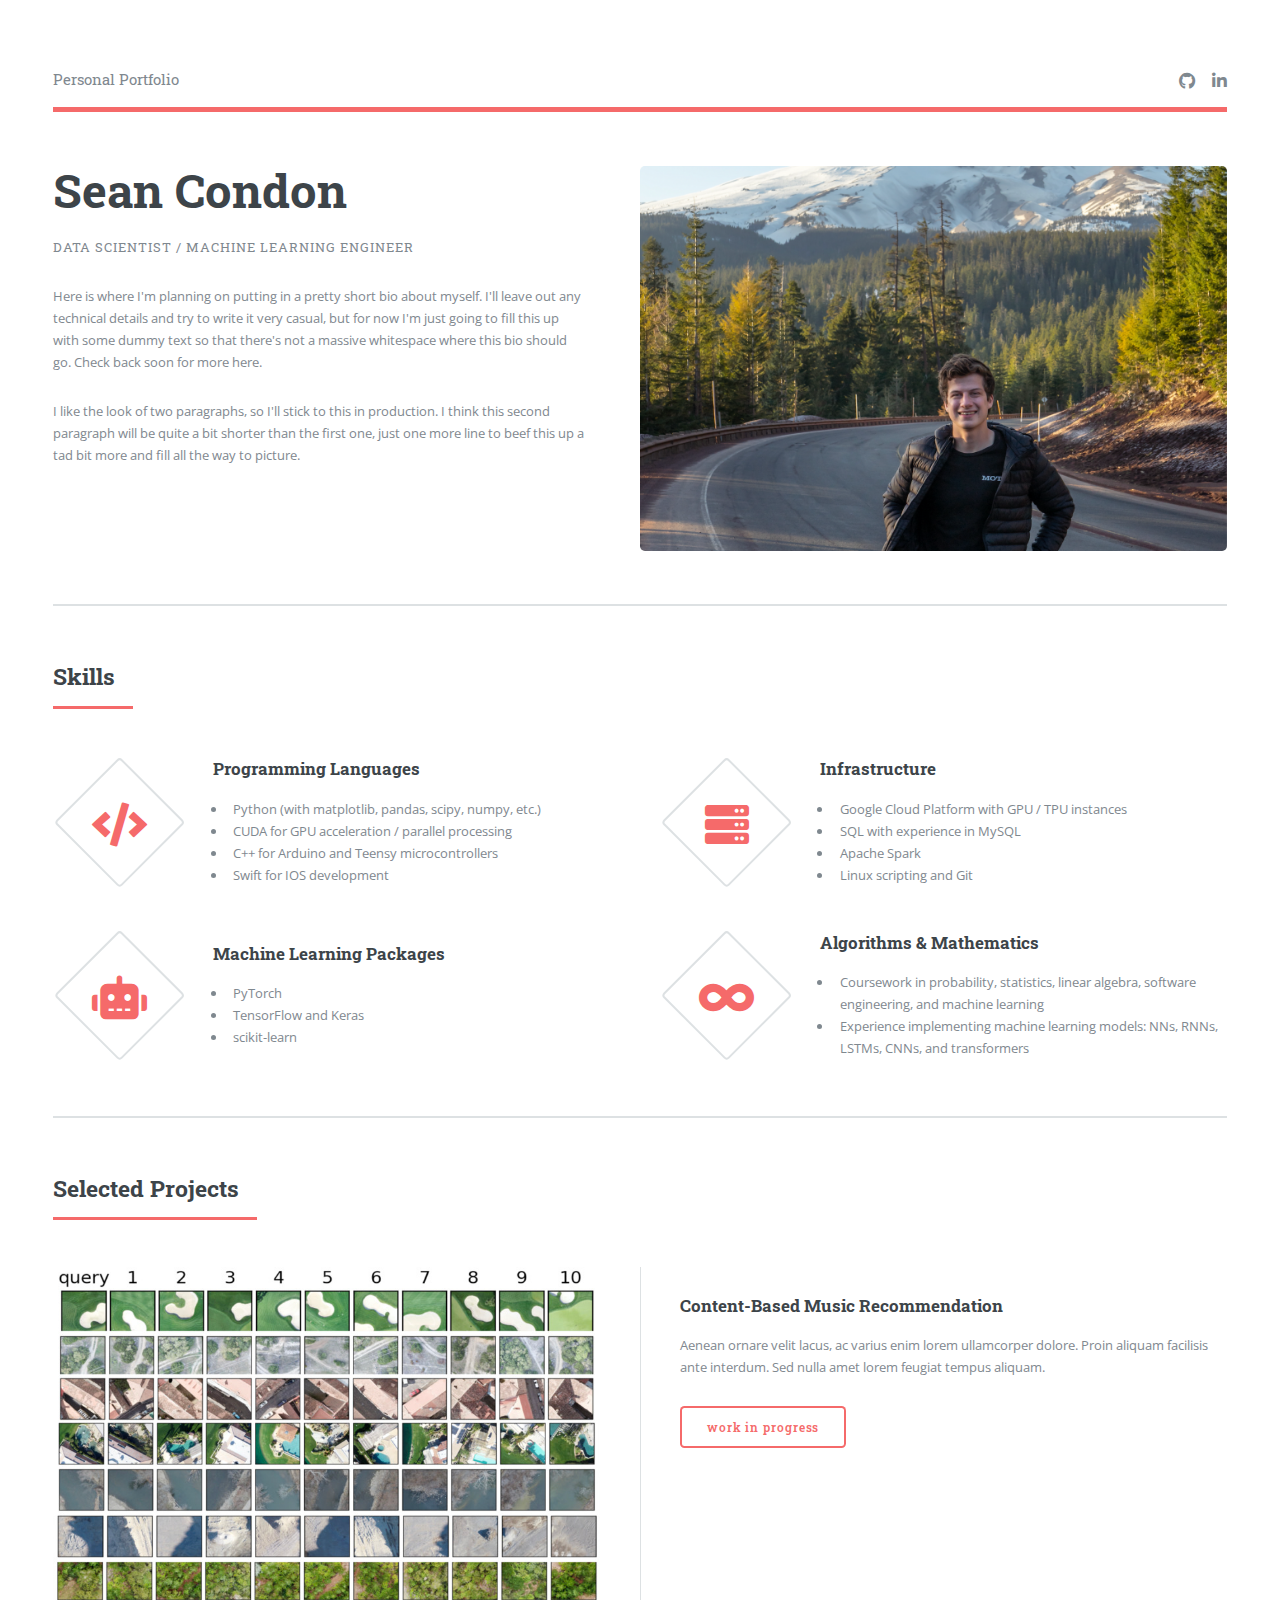
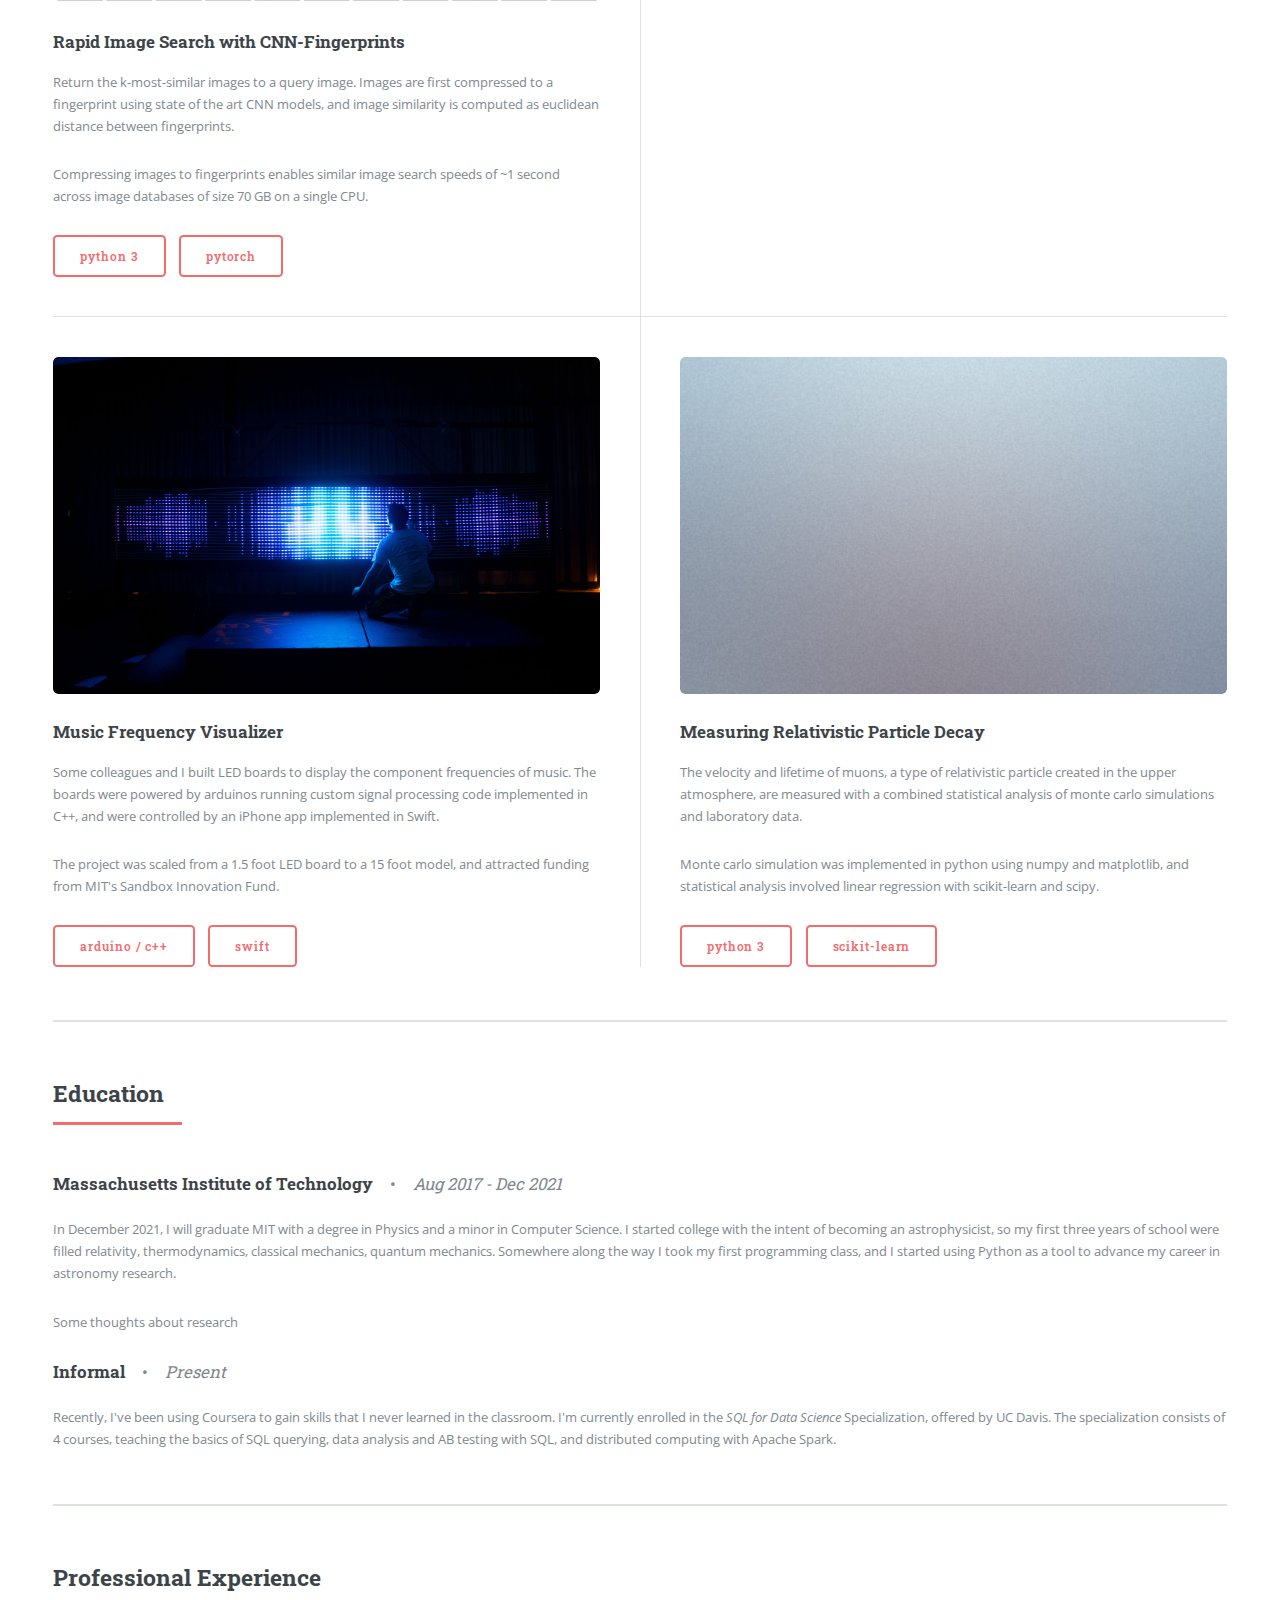
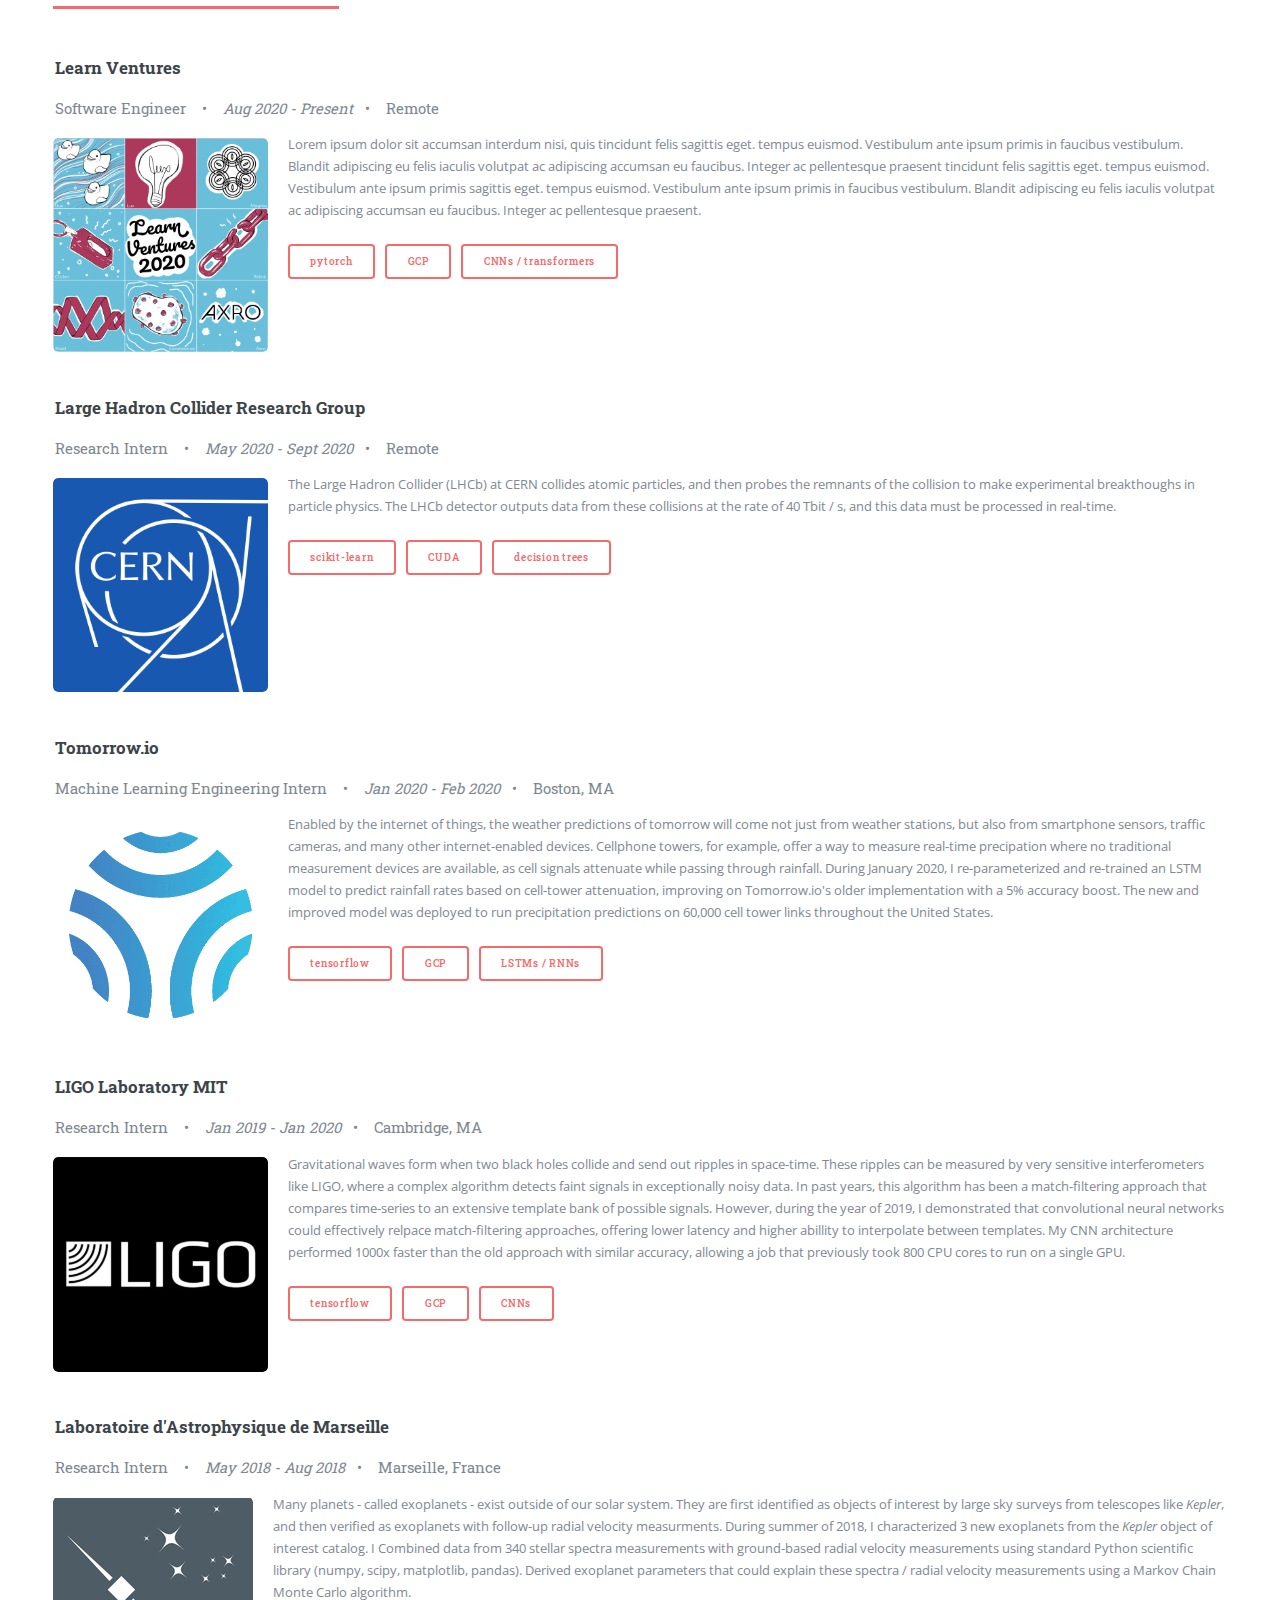
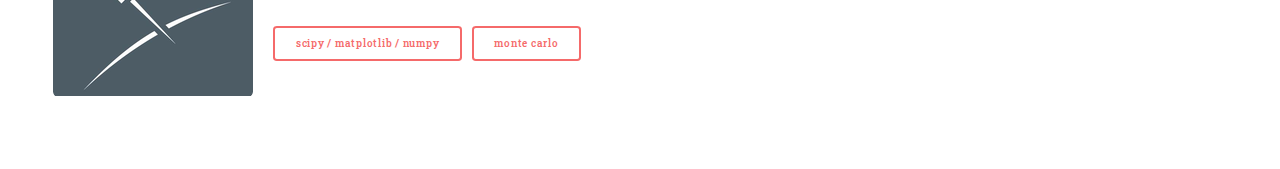
==== commit e1fc4d92: "content updates" ====
--- a/index.html
+++ b/index.html
@@ -115,7 +115,7 @@
 											</ul>
 										</article>
 										<article>
-											<a href="#" class="image"><img src="images/pic02.jpg" alt="" /></a>
+											<a href="#" class="image"><img src="images/album_art.png" alt="" /></a>
 											<h3>Content-Based Music Recommendation</h3>
 											<p>Aenean ornare velit lacus, ac varius enim lorem ullamcorper dolore. Proin aliquam facilisis ante interdum. Sed nulla amet lorem feugiat tempus aliquam.</p>
 											<ul class="actions">
@@ -203,7 +203,7 @@
 									<hplain>Research Intern &ensp; <span>&#8226;</span>  &ensp; <i>May 2020 - Sept 2020</i> &ensp;<span>&#8226;</span> &ensp; Remote</hplain>
 									<p style="margin-bottom:1em;"></p>
 									<p><span class="image left"><a href="http://web.mit.edu/lns/research/hpg.html" target="_blank" rel="noopener noreferrer" class="image"><img src="images/cern.png" alt="" /></a></span>
-										Lorem ipsum dolor sit accumsan interdum nisi, quis tincidunt felis sagittis eget. tempus euismod. Vestibulum ante ipsum primis in faucibus vestibulum. Blandit adipiscing eu felis iaculis volutpat ac adipiscing accumsan eu faucibus. Integer ac pellentesque praesent tincidunt felis sagittis eget. tempus euismod. Vestibulum ante ipsum primis sagittis eget. tempus euismod. Vestibulum ante ipsum primis in faucibus vestibulum. Blandit adipiscing eu felis iaculis volutpat ac adipiscing accumsan eu faucibus. Integer ac pellentesque praesent.
+										The Large Hadron Collider (LHCb) at CERN collides atomic particles, and then probes the remnants of the collision to make experimental breakthoughs in particle physics. The LHCb detector outputs data from these collisions at the rate of 40 Tbit / s, and this data must be processed in real-time.
 									<br /><br />
 											<a class="button small">scikit-learn </a>&ensp;
 											<a class="button small">CUDA</a>&ensp;
@@ -216,7 +216,7 @@
 									<hplain>Machine Learning Engineering Intern &ensp; <span>&#8226;</span>  &ensp; <i>Jan 2020 - Feb 2020</i> &ensp;<span>&#8226;</span> &ensp; Boston, MA</hplain>
 									<p style="margin-bottom:1em;"></p>
 									<p><span class="image left"><a href="https://www.tomorrow.io/" target="_blank" rel="noopener noreferrer" class="image"><img src="images/tomorrow_io.png" alt="" /></a></span>
-										Lorem ipsum dolor sit accumsan interdum nisi, quis tincidunt felis sagittis eget. tempus euismod. Vestibulum ante ipsum primis in faucibus vestibulum. Blandit adipiscing eu felis iaculis volutpat ac adipiscing accumsan eu faucibus. Integer ac pellentesque praesent tincidunt felis sagittis eget. tempus euismod. Vestibulum ante ipsum primis sagittis eget. tempus euismod. Vestibulum ante ipsum primis in faucibus vestibulum. Blandit adipiscing eu felis iaculis volutpat ac adipiscing accumsan eu faucibus. Integer ac pellentesque praesent.
+										Enabled by the internet of things, the weather predictions of tomorrow will come not just from weather stations, but also from smartphone sensors, traffic cameras, and many other internet-enabled devices. Cellphone towers, for example, offer a way to measure real-time precipation where no traditional measurement devices are available, as cell signals attenuate while passing through rainfall. During January 2020, I re-parameterized and re-trained an LSTM model to predict rainfall rates based on cell-tower attenuation, improving on Tomorrow.io's older implementation with a 5% accuracy boost. The new and improved model was deployed to run precipitation predictions on 60,000 cell tower links throughout the United States.
 									<br /><br />
 											<a class="button small">tensorflow </a>&ensp;
 											<a class="button small">GCP </a>&ensp;
@@ -229,7 +229,7 @@
 									<hplain>Research Intern &ensp; <span>&#8226;</span>  &ensp; <i>Jan 2019 - Jan 2020</i> &ensp;<span>&#8226;</span> &ensp; Cambridge, MA </hplain>
 									<p style="margin-bottom:1em;"></p>
 									<p><span class="image left"><a href="https://www.ligo.caltech.edu/MIT" target="_blank" rel="noopener noreferrer" class="image"><img src="images/ligo.png" alt="" /></a></span>
-										Lorem ipsum dolor sit accumsan interdum nisi, quis tincidunt felis sagittis eget. tempus euismod. Vestibulum ante ipsum primis in faucibus vestibulum. Blandit adipiscing eu felis iaculis volutpat ac adipiscing accumsan eu faucibus. Integer ac pellentesque praesent tincidunt felis sagittis eget. tempus euismod. Vestibulum ante ipsum primis sagittis eget. tempus euismod. Vestibulum ante ipsum primis in faucibus vestibulum. Blandit adipiscing eu felis iaculis volutpat ac adipiscing accumsan eu faucibus. Integer ac pellentesque praesent.
+										Gravitational waves form when two black holes collide and send out ripples in space-time. These ripples can be measured by very sensitive interferometers like LIGO, where a complex algorithm detects faint signals in exceptionally noisy data. In past years, this algorithm has been a match-filtering approach that compares time-series to an extensive template bank of possible signals. However, during the year of 2019, I demonstrated that convolutional neural networks could effectively relpace match-filtering approaches, offering lower latency and higher abillity to interpolate between templates. My CNN architecture performed 1000x faster than the old approach with similar accuracy, allowing a job that previously took 800 CPU cores to run on a single GPU.
 									<br /><br />
 											<a class="button small">tensorflow </a>&ensp;
 											<a class="button small">GCP </a>&ensp;
@@ -241,7 +241,7 @@
 									<hplain>Research Intern &ensp; <span>&#8226;</span>  &ensp; <i>May 2018 - Aug 2018</i> &ensp;<span>&#8226;</span> &ensp; Marseille, France </hplain>
 									<p style="margin-bottom:1em;"></p>
 									<p><span class="image left"><a href="https://www.lam.fr/?lang=en" target="_blank" rel="noopener noreferrer" class="image"><img src="images/lam.png" alt="" /></a></span>
-										Lorem ipsum dolor sit accumsan interdum nisi, quis tincidunt felis sagittis eget. tempus euismod. Vestibulum ante ipsum primis in faucibus vestibulum. Blandit adipiscing eu felis iaculis volutpat ac adipiscing accumsan eu faucibus. Integer ac pellentesque praesent tincidunt felis sagittis eget. tempus euismod. Vestibulum ante ipsum primis sagittis eget. tempus euismod. Vestibulum ante ipsum primis in faucibus vestibulum. Blandit adipiscing eu felis iaculis volutpat ac adipiscing accumsan eu faucibus. Integer ac pellentesque praesent.
+										Many planets - called exoplanets - exist outside of our solar system. They are first identified as objects of interest by large sky surveys from telescopes like <i>Kepler</i>, and then verified as exoplanets with follow-up radial velocity measurments. During summer of 2018, I characterized 3 new exoplanets from the <i>Kepler</i> object of interest catalog. I Combined data from 340 stellar spectra measurements with ground-based radial velocity measurements using standard Python scientific library (numpy, scipy, matplotlib, pandas). Derived exoplanet parameters that could explain these spectra / radial velocity measurements using a Markov Chain Monte Carlo algorithm.
 									<br /><br />
 
 										<a class="button small">scipy / matplotlib / numpy </a>&ensp;
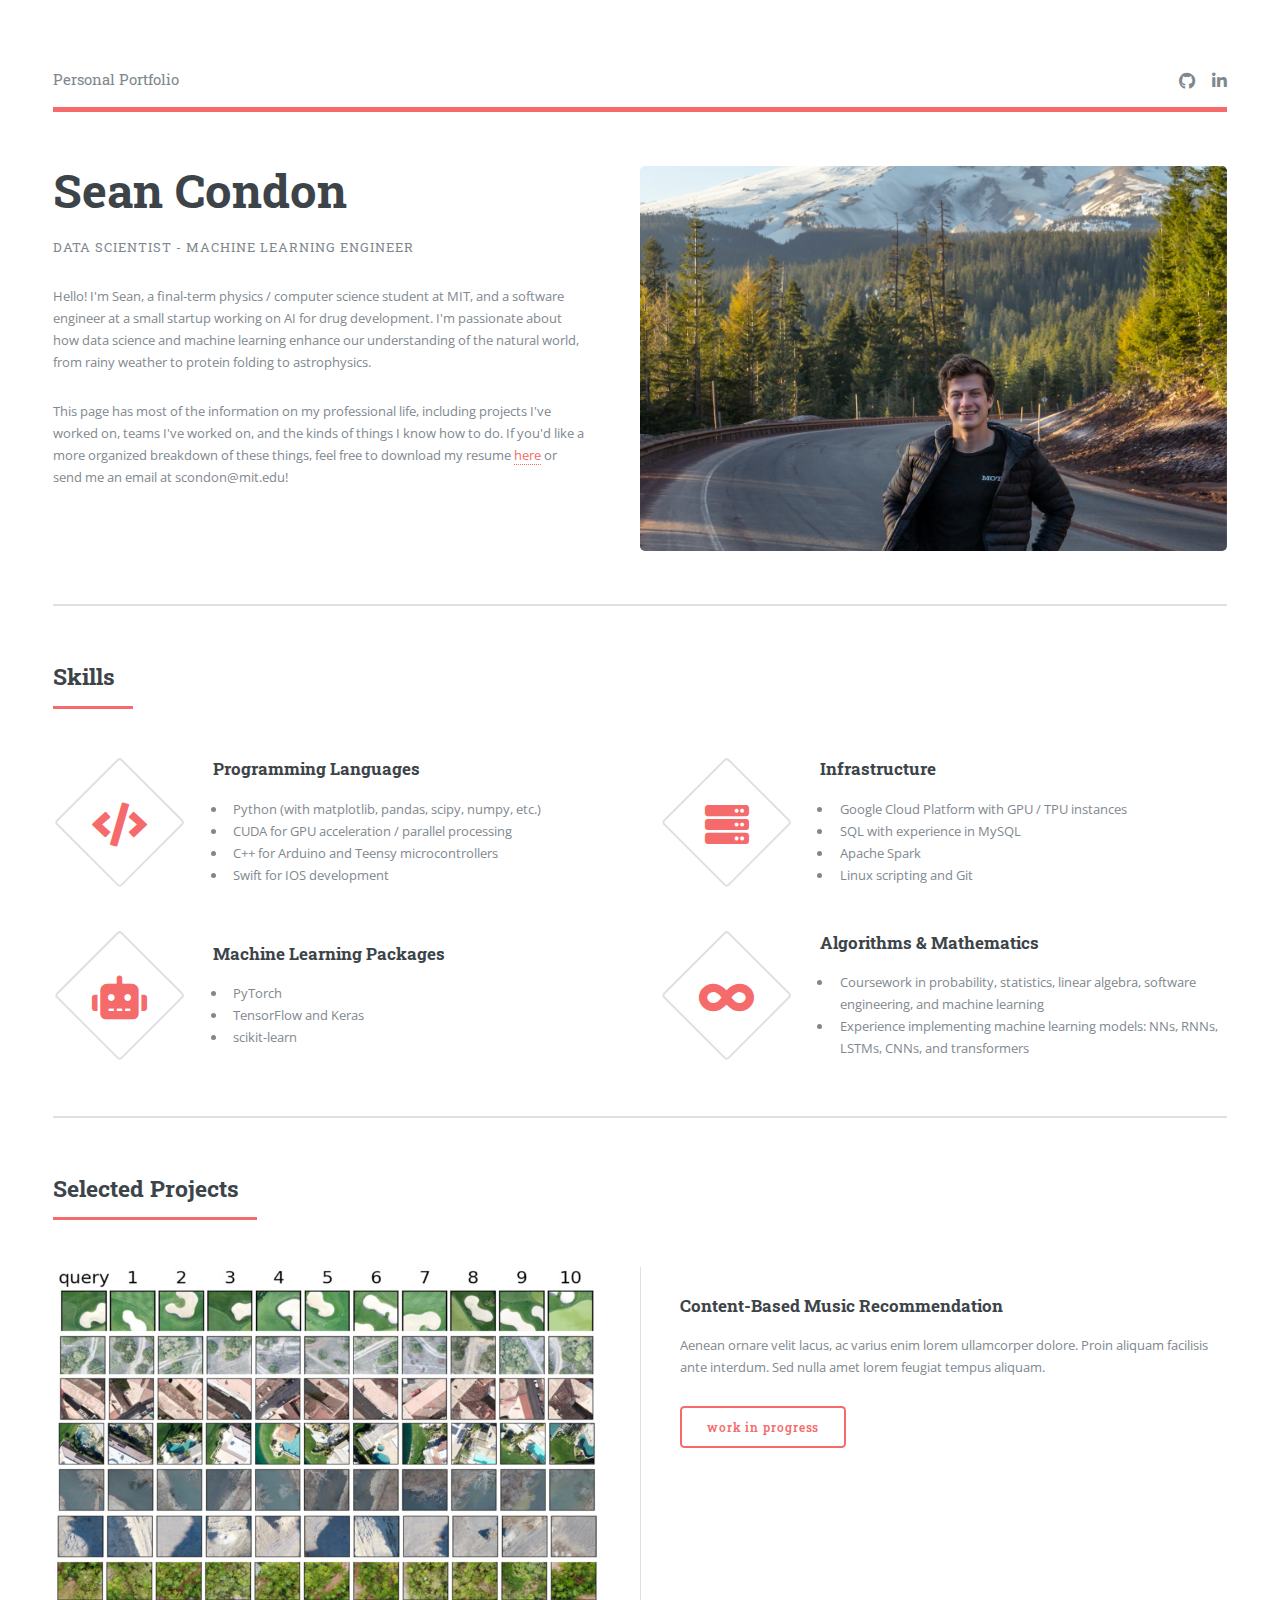
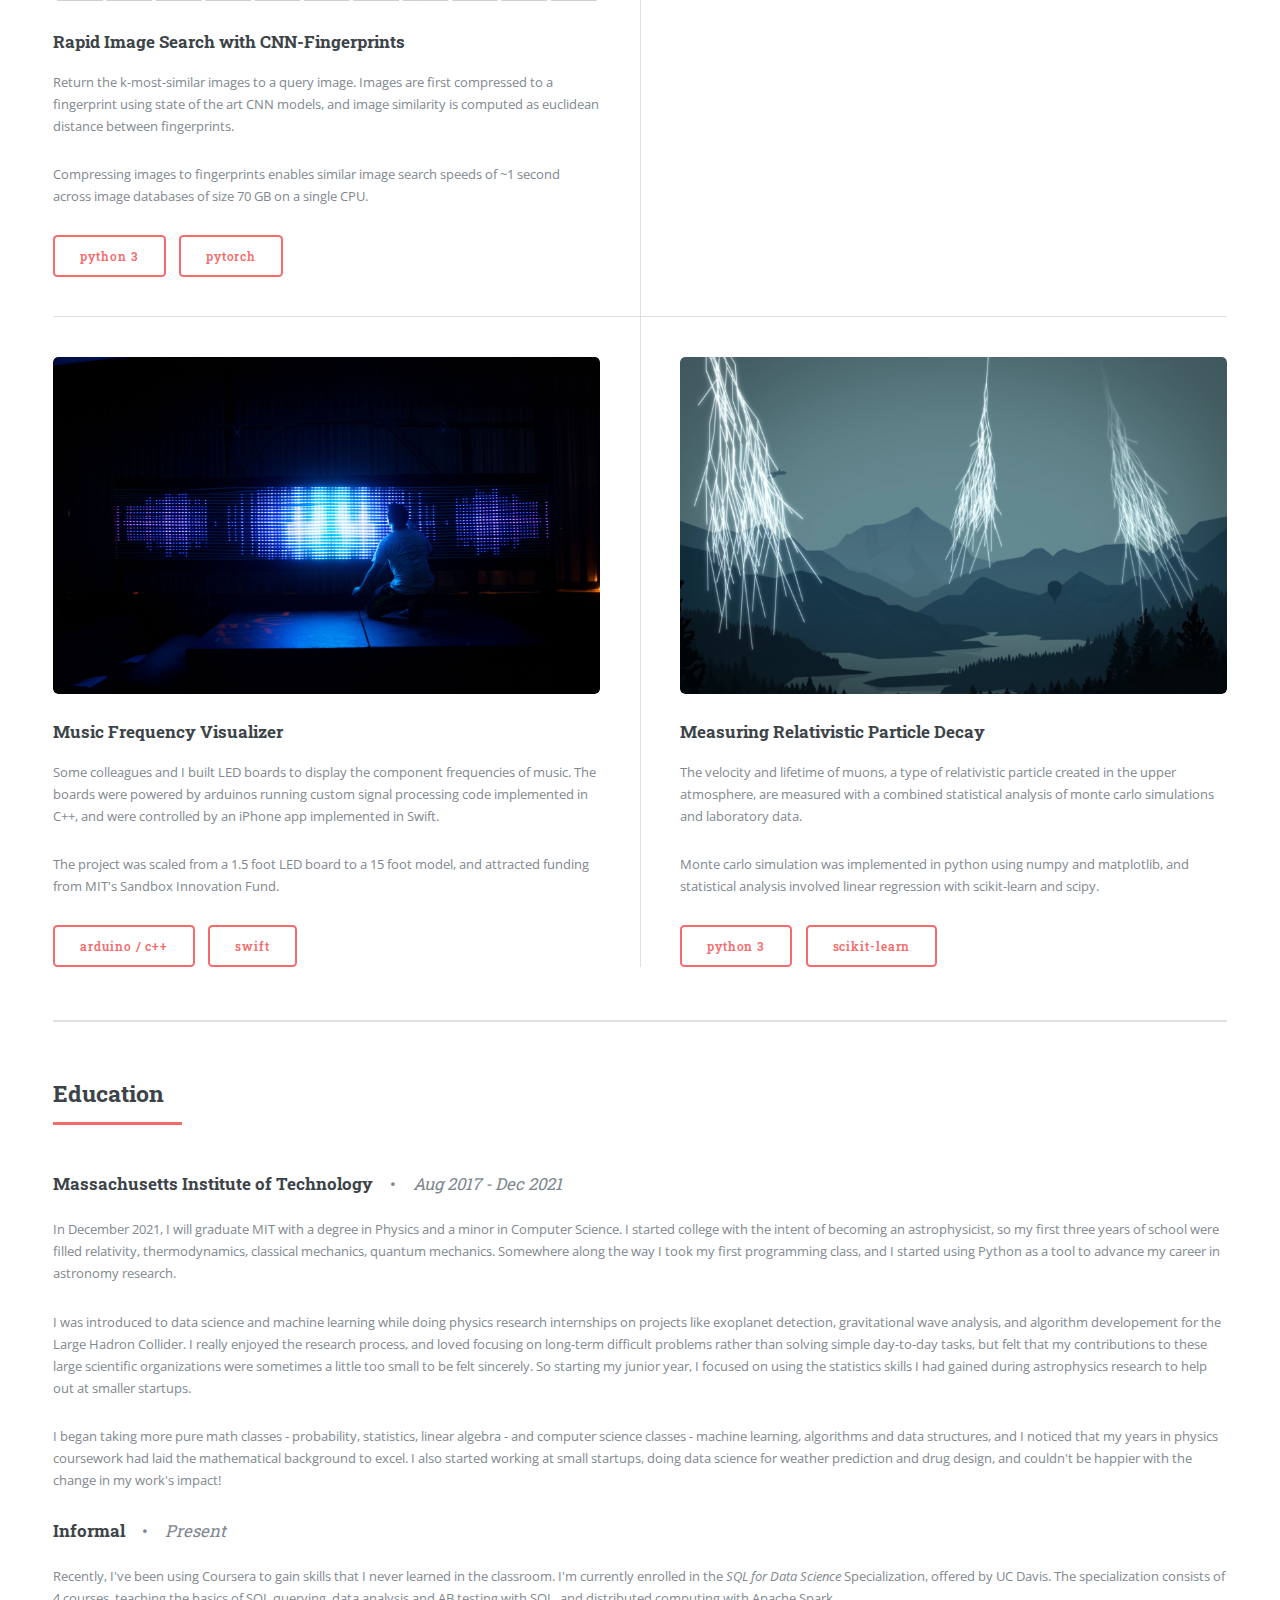
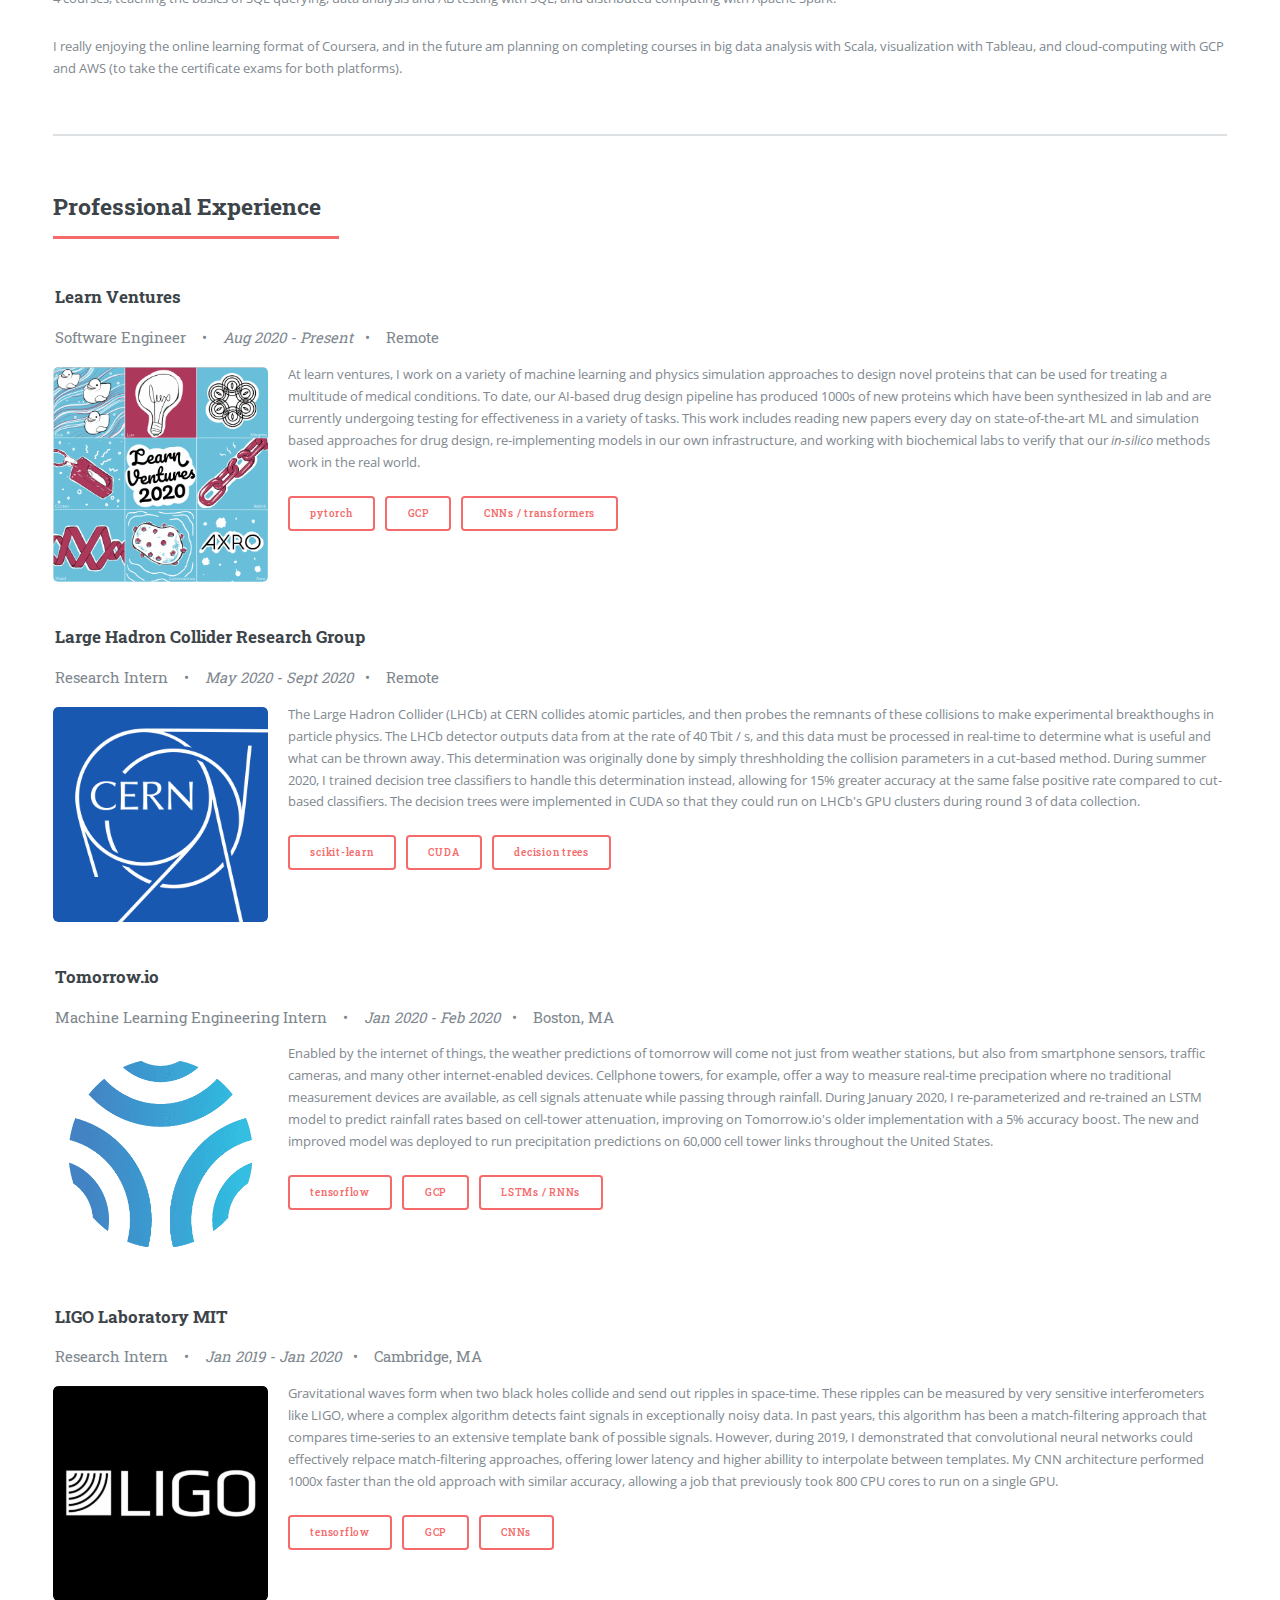
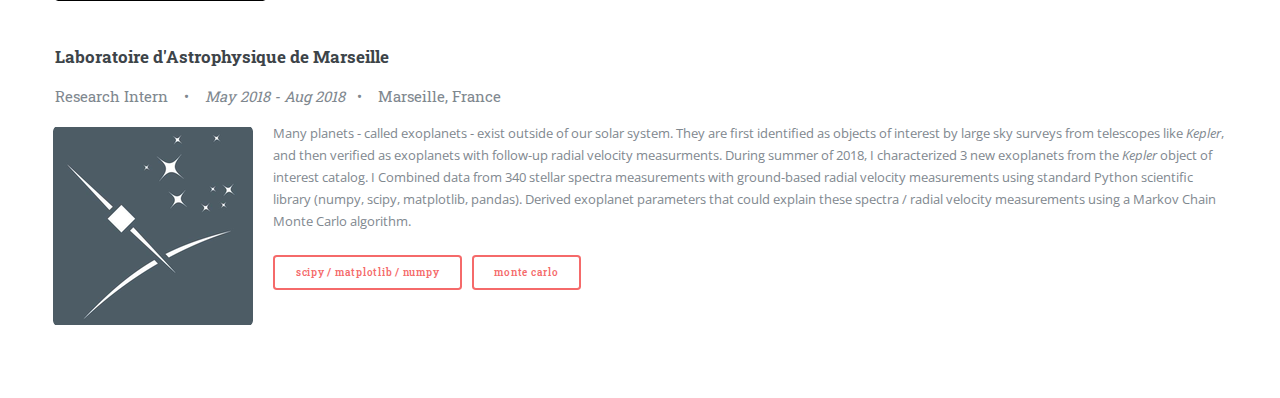
==== commit 97f619f0: "content / image updates" ====
--- a/index.html
+++ b/index.html
@@ -34,10 +34,15 @@
 									<div class="content">
 										<header>
 											<h1>Sean Condon</h1>
-											<p>Data scientist / machine learning engineer</p>
+											<p>Data scientist - machine learning engineer</p>
 										</header>
-										<p>Here is where I'm planning on putting in a pretty short bio about myself. I'll leave out any technical details and try to write it very casual, but for now I'm just going to fill this up with some dummy text so that there's not a massive whitespace where this bio should go. Check back soon for more here.</p>
-										<p>I like the look of two paragraphs, so I'll stick to this in production. I think this second paragraph will be quite a bit shorter than the first one, just one more line to beef this up a tad bit more and fill all the way to picture.</p>
+										<p>
+											Hello! I'm Sean, a final-term physics / computer science student at MIT, and a software engineer at a small startup working on AI for drug development. I'm passionate about how data science and machine learning enhance our understanding of the natural world, from rainy weather to protein folding to astrophysics.
+										</p>
+										<p>
+											This page has most of the information on my professional life, including projects I've worked on, teams I've worked on, and the kinds of things I know how to do. If you'd like a more organized breakdown of these things, feel free to download my resume <a download href="assets/resume.pdf">here</a> or send me an email at scondon@mit.edu!
+										</p>
+
 									</div>
 									<span class="image object">
 										<img src="images/me_and_hood-cropped-high.jpg" alt="" />
@@ -134,7 +139,7 @@
 											</ul>
 										</article>
 										<article>
-											<a href="#" class="image"><img src="images/pic04.jpg" alt="" /></a>
+											<a href="#" class="image"><img src="images/muons.png" alt="" /></a>
 											<h3>Measuring Relativistic Particle Decay</h3>
 											<p>The velocity and lifetime of muons, a type of relativistic particle created in the upper atmosphere, are measured with a combined statistical analysis of monte carlo simulations and laboratory data.</p>
 											<p>Monte carlo simulation was implemented in python using numpy and matplotlib, and statistical analysis involved linear regression with scikit-learn and scipy.</p>
@@ -162,7 +167,13 @@
 										Somewhere along the way I took my first programming class, and I started using Python as a tool to advance my career in astronomy research.
 									</p>
 									<p>
-										Some thoughts about research
+										I was introduced to data science and machine learning while doing physics research internships on projects like exoplanet detection, gravitational wave analysis, and algorithm developement for the Large Hadron Collider.
+										I really enjoyed the research process, and loved focusing on long-term difficult problems rather than solving simple day-to-day tasks, but felt that my contributions to these large scientific organizations were sometimes a little too small to be felt sincerely.
+										So starting my junior year, I focused on using the statistics skills I had gained during astrophysics research to help out at smaller startups.
+									</p>
+									<p>
+										I began taking more pure math classes - probability, statistics, linear algebra - and computer science classes - machine learning, algorithms and data structures, and I noticed that my years in physics coursework had laid the mathematical background to excel.
+										I also started working at small startups, doing data science for weather prediction and drug design, and couldn't be happier with the change in my work's impact!
 									</p>
 									<div style="clear: both">
 										<h3 style="float: left">Informal</h3>
@@ -174,6 +185,9 @@
 									<p>
 										Recently, I've been using Coursera to gain skills that I never learned in the classroom. I'm currently enrolled in the <i>SQL for Data Science</i> Specialization, offered by UC Davis. The specialization consists of 4 courses, teaching the basics of SQL querying, data analysis and AB testing with SQL, and distributed computing with Apache Spark.
 									</p>
+									<p>
+										I really enjoying the online learning format of Coursera, and in the future am planning on completing courses in big data analysis with Scala, visualization with Tableau, and cloud-computing with GCP and AWS (to take the certificate exams for both platforms).
+									</p>
 
 								</section>
 
@@ -189,7 +203,7 @@
 									<hplain>Software Engineer &ensp; <span>&#8226;</span>  &ensp; <i>Aug 2020 - Present</i> &ensp;<span>&#8226;</span> &ensp; Remote </hplain>
 									<p style="margin-bottom:1em;"></p>
 										<p><span class="image left"><a href="https://learn.ventures/" target="_blank" rel="noopener noreferrer" class="image"><img src="images/learn_ventures_crop.png" alt="" /></a></span>
-										Lorem ipsum dolor sit accumsan interdum nisi, quis tincidunt felis sagittis eget. tempus euismod. Vestibulum ante ipsum primis in faucibus vestibulum. Blandit adipiscing eu felis iaculis volutpat ac adipiscing accumsan eu faucibus. Integer ac pellentesque praesent tincidunt felis sagittis eget. tempus euismod. Vestibulum ante ipsum primis sagittis eget. tempus euismod. Vestibulum ante ipsum primis in faucibus vestibulum. Blandit adipiscing eu felis iaculis volutpat ac adipiscing accumsan eu faucibus. Integer ac pellentesque praesent.
+											At learn ventures, I work on a variety of machine learning and physics simulation approaches to design novel proteins that can be used for treating a multitude of medical conditions. To date, our AI-based drug design pipeline has produced 1000s of new proteins which have been synthesized in lab and are currently undergoing testing for effectiveness in a variety of tasks. This work includes reading new papers every day on state-of-the-art ML and simulation based approaches for drug design, re-implementing models in our own infrastructure, and working with biochemical labs to verify that our <i>in-silico</i> methods work in the real world.
 											<br /><br />
 											<a class="button small">pytorch </a>&ensp;
 											<a class="button small">GCP </a>&ensp;
@@ -203,7 +217,7 @@
 									<hplain>Research Intern &ensp; <span>&#8226;</span>  &ensp; <i>May 2020 - Sept 2020</i> &ensp;<span>&#8226;</span> &ensp; Remote</hplain>
 									<p style="margin-bottom:1em;"></p>
 									<p><span class="image left"><a href="http://web.mit.edu/lns/research/hpg.html" target="_blank" rel="noopener noreferrer" class="image"><img src="images/cern.png" alt="" /></a></span>
-										The Large Hadron Collider (LHCb) at CERN collides atomic particles, and then probes the remnants of the collision to make experimental breakthoughs in particle physics. The LHCb detector outputs data from these collisions at the rate of 40 Tbit / s, and this data must be processed in real-time.
+										The Large Hadron Collider (LHCb) at CERN collides atomic particles, and then probes the remnants of these collisions to make experimental breakthoughs in particle physics. The LHCb detector outputs data from at the rate of 40 Tbit / s, and this data must be processed in real-time to determine what is useful and what can be thrown away. This determination was originally done by simply threshholding the collision parameters in a cut-based method. During summer 2020, I trained decision tree classifiers to handle this determination instead, allowing for 15% greater accuracy at the same false positive rate compared to cut-based classifiers. The decision trees were implemented in CUDA so that they could run on LHCb's GPU clusters during round 3 of data collection.
 									<br /><br />
 											<a class="button small">scikit-learn </a>&ensp;
 											<a class="button small">CUDA</a>&ensp;
@@ -229,7 +243,7 @@
 									<hplain>Research Intern &ensp; <span>&#8226;</span>  &ensp; <i>Jan 2019 - Jan 2020</i> &ensp;<span>&#8226;</span> &ensp; Cambridge, MA </hplain>
 									<p style="margin-bottom:1em;"></p>
 									<p><span class="image left"><a href="https://www.ligo.caltech.edu/MIT" target="_blank" rel="noopener noreferrer" class="image"><img src="images/ligo.png" alt="" /></a></span>
-										Gravitational waves form when two black holes collide and send out ripples in space-time. These ripples can be measured by very sensitive interferometers like LIGO, where a complex algorithm detects faint signals in exceptionally noisy data. In past years, this algorithm has been a match-filtering approach that compares time-series to an extensive template bank of possible signals. However, during the year of 2019, I demonstrated that convolutional neural networks could effectively relpace match-filtering approaches, offering lower latency and higher abillity to interpolate between templates. My CNN architecture performed 1000x faster than the old approach with similar accuracy, allowing a job that previously took 800 CPU cores to run on a single GPU.
+										Gravitational waves form when two black holes collide and send out ripples in space-time. These ripples can be measured by very sensitive interferometers like LIGO, where a complex algorithm detects faint signals in exceptionally noisy data. In past years, this algorithm has been a match-filtering approach that compares time-series to an extensive template bank of possible signals. However, during 2019, I demonstrated that convolutional neural networks could effectively relpace match-filtering approaches, offering lower latency and higher abillity to interpolate between templates. My CNN architecture performed 1000x faster than the old approach with similar accuracy, allowing a job that previously took 800 CPU cores to run on a single GPU.
 									<br /><br />
 											<a class="button small">tensorflow </a>&ensp;
 											<a class="button small">GCP </a>&ensp;
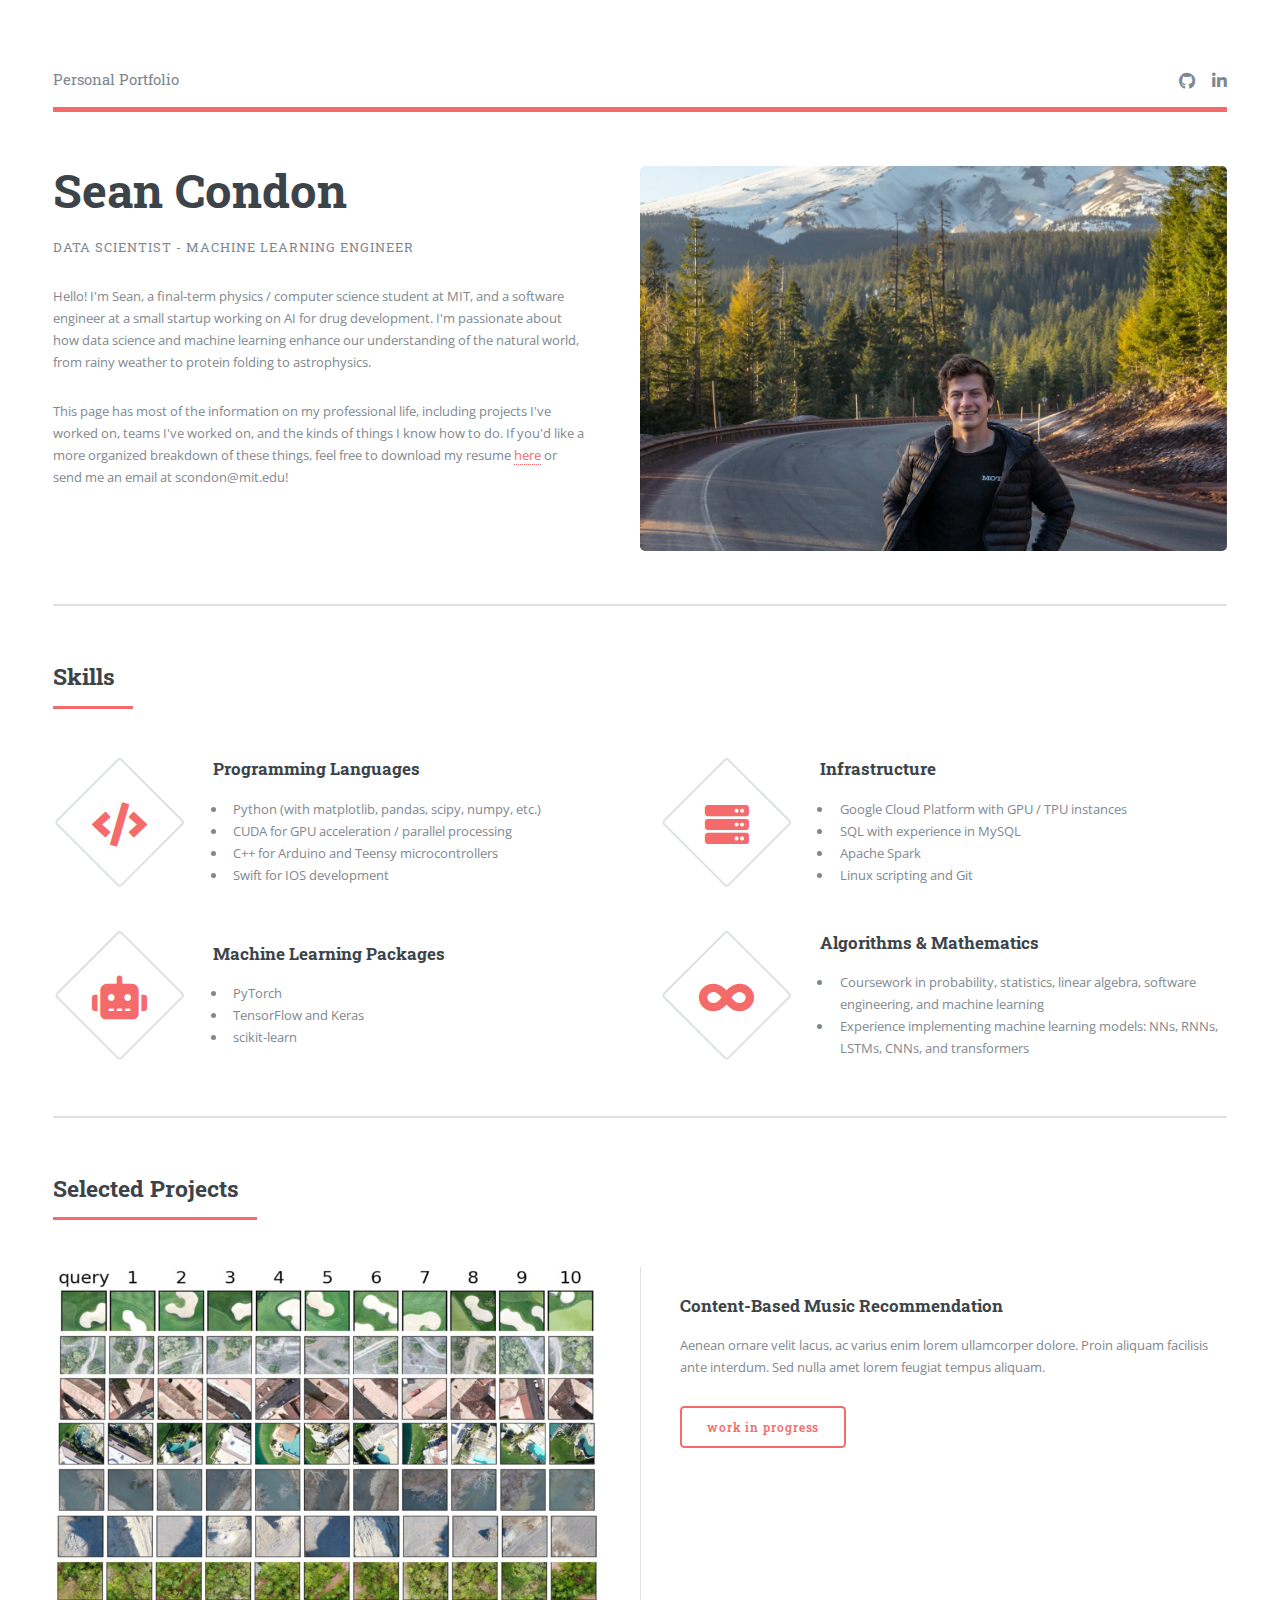
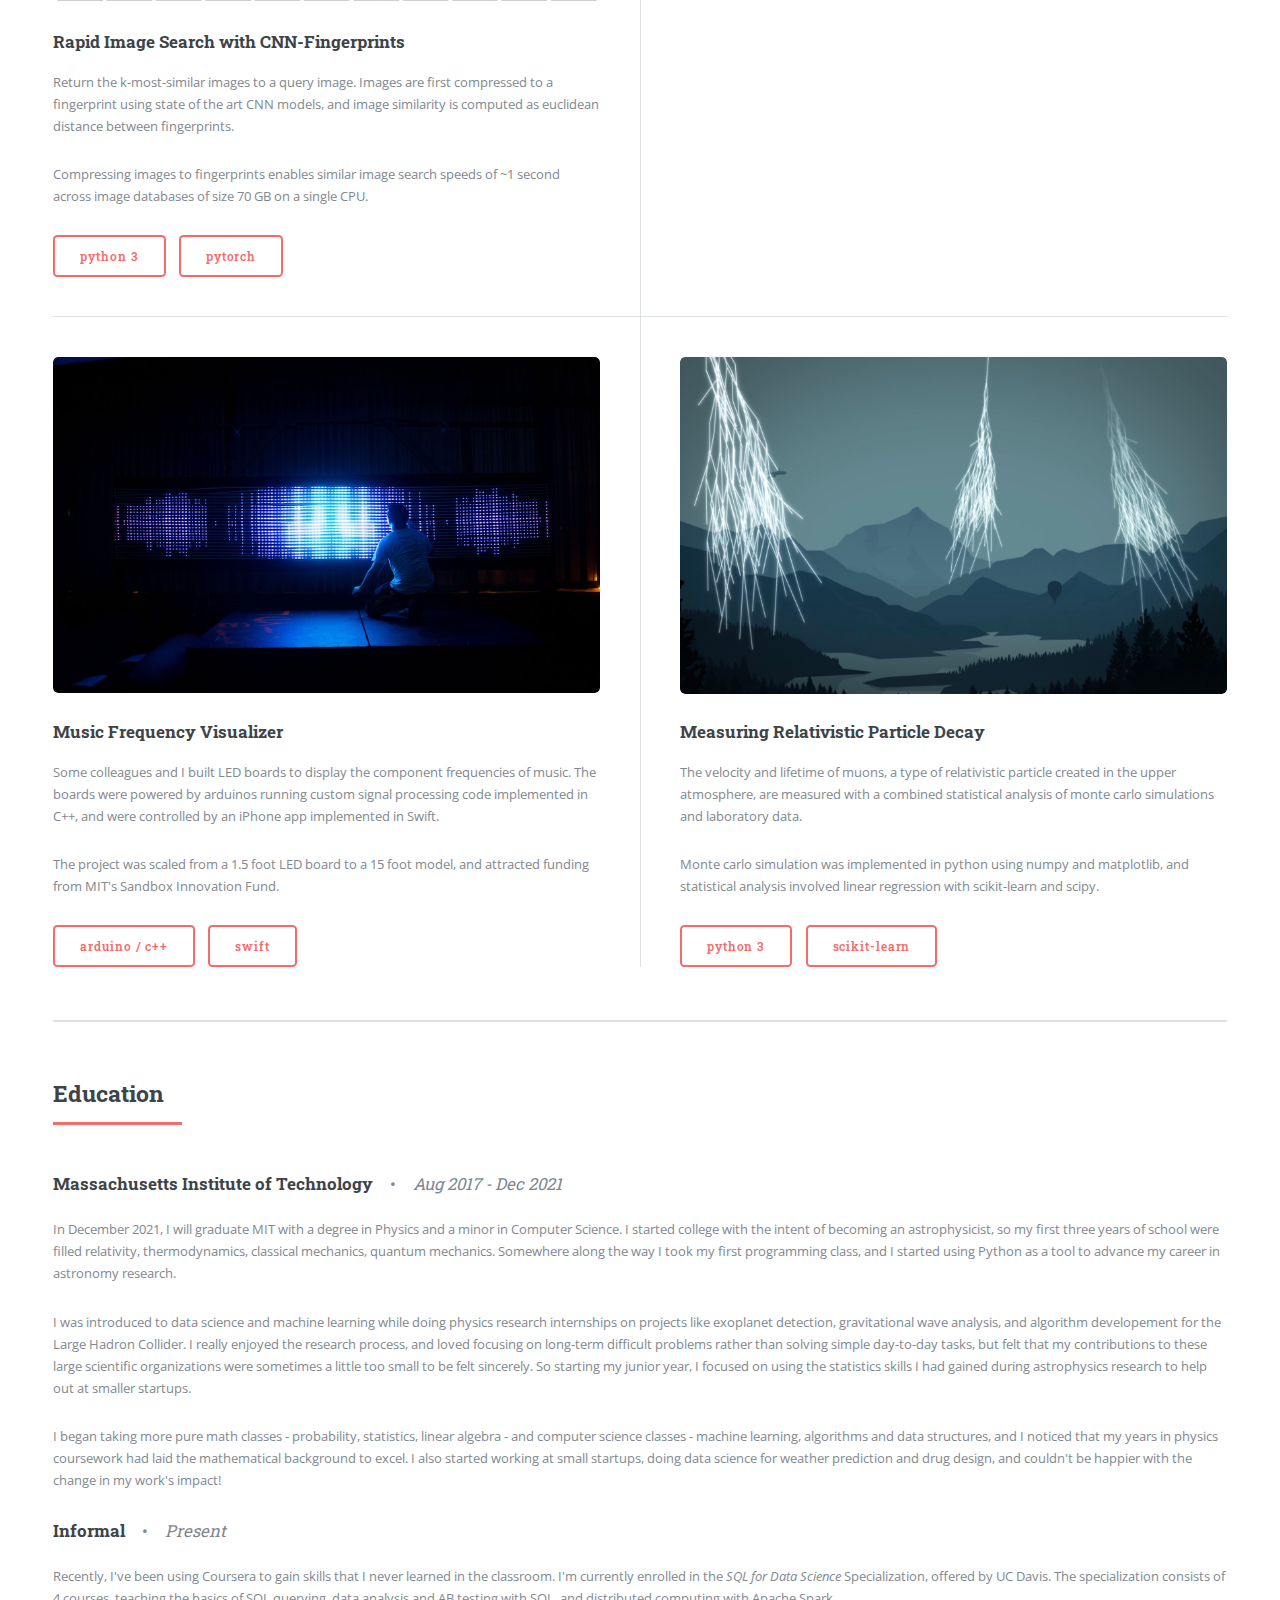
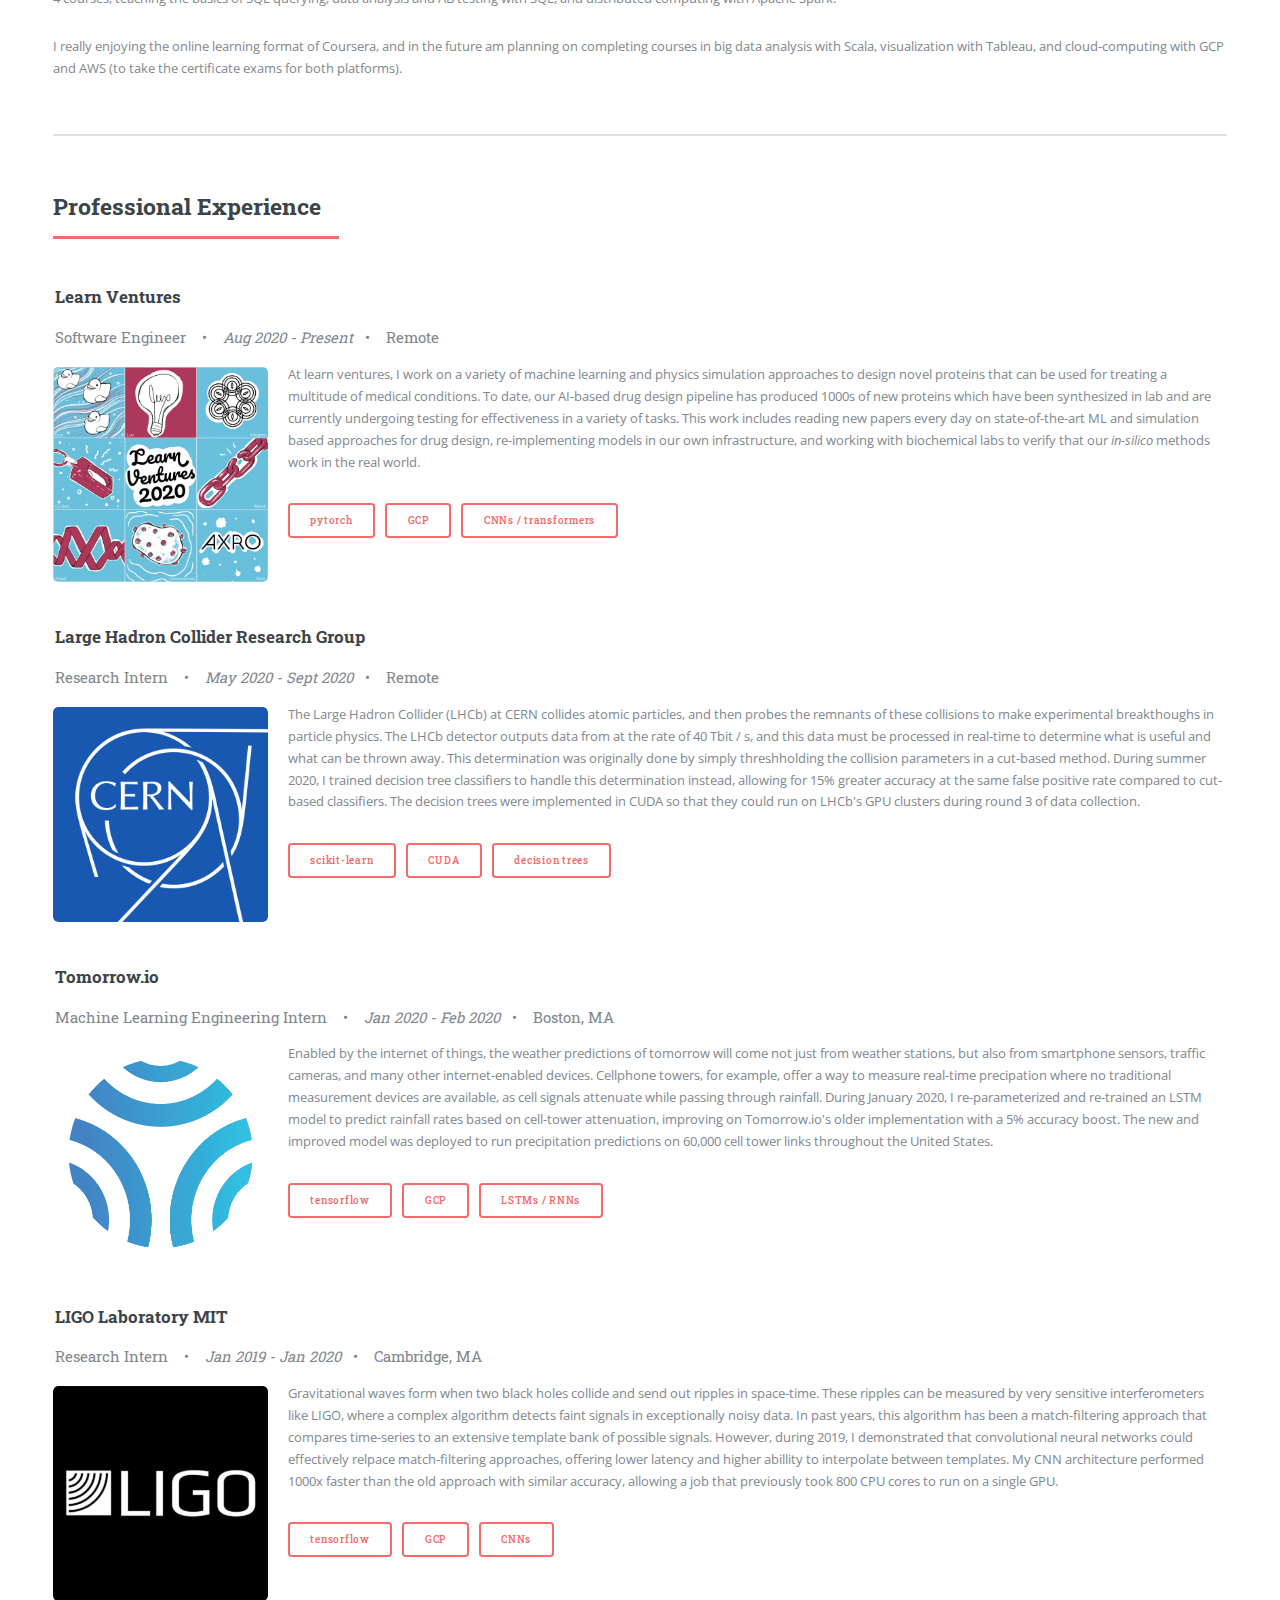
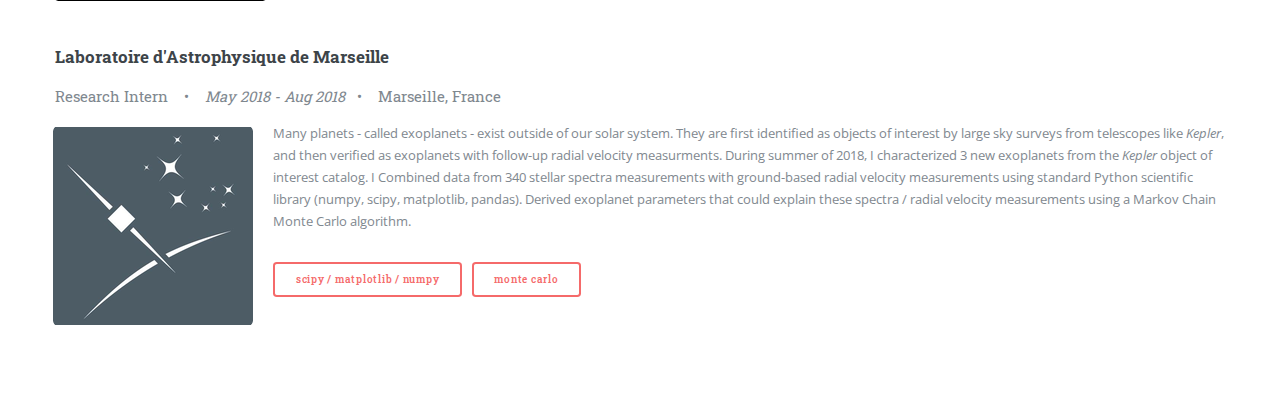
==== commit 97bbbcc0: "fixed large file sizes" ====
--- a/index.html
+++ b/index.html
@@ -139,7 +139,7 @@
 											</ul>
 										</article>
 										<article>
-											<a href="#" class="image"><img src="images/muons.png" alt="" /></a>
+											<a href="#" class="image"><img src="images/muons.jpg" alt="" /></a>
 											<h3>Measuring Relativistic Particle Decay</h3>
 											<p>The velocity and lifetime of muons, a type of relativistic particle created in the upper atmosphere, are measured with a combined statistical analysis of monte carlo simulations and laboratory data.</p>
 											<p>Monte carlo simulation was implemented in python using numpy and matplotlib, and statistical analysis involved linear regression with scikit-learn and scipy.</p>
@@ -202,7 +202,7 @@
 									<div class="row">
 									<hplain>Software Engineer &ensp; <span>&#8226;</span>  &ensp; <i>Aug 2020 - Present</i> &ensp;<span>&#8226;</span> &ensp; Remote </hplain>
 									<p style="margin-bottom:1em;"></p>
-										<p><span class="image left"><a href="https://learn.ventures/" target="_blank" rel="noopener noreferrer" class="image"><img src="images/learn_ventures_crop.png" alt="" /></a></span>
+										<p><span class="image left"><a href="https://learn.ventures/" target="_blank" rel="noopener noreferrer" class="image"><img src="images/learn_ventures_crop.jpg" alt="" /></a></span>
 											At learn ventures, I work on a variety of machine learning and physics simulation approaches to design novel proteins that can be used for treating a multitude of medical conditions. To date, our AI-based drug design pipeline has produced 1000s of new proteins which have been synthesized in lab and are currently undergoing testing for effectiveness in a variety of tasks. This work includes reading new papers every day on state-of-the-art ML and simulation based approaches for drug design, re-implementing models in our own infrastructure, and working with biochemical labs to verify that our <i>in-silico</i> methods work in the real world.
 											<br /><br />
 											<a class="button small">pytorch </a>&ensp;
--- a/assets/css/main.css
+++ b/assets/css/main.css
@@ -1260,7 +1260,8 @@
     margin: 0 0 2em 0;
     width: 100%; }
     .image.fit img {
-      width: 100%; }
+      margin: auto;
+      width: 80%; }
   .image.main {
     display: block;
     margin: 0 0 3em 0;
@@ -1551,6 +1552,7 @@
   input[type="button"].small,
   button.small,
   .button.small {
+    margin-top: 0.75em;
     font-size: 0.75em; }
   input[type="submit"].large,
   input[type="reset"].large,
@@ -1565,7 +1567,8 @@
   input[type="button"].primary,
   button.primary,
   .button.primary {
-    background-color: #3d4449; /*#f56a6a */
+    margin-top: 0.75em;
+    background-color: #f56a6a; /* #3d4449 */
     box-shadow: none;
     color: #ffffff !important; }
     input[type="submit"].primary:hover,
@@ -2197,6 +2200,163 @@
     #banner .image {
       max-height: 35vh; } }
 
+/* Banner-Nopad */
+#bannernopad {
+  padding: 1em 0 4em 0 ;
+  display: -moz-flex;
+  display: -webkit-flex;
+  display: -ms-flex;
+  display: flex; }
+  #bannernopad h1 {
+    margin-top: -0.125em; }
+  #bannernopad .content {
+    -moz-flex-grow: 1;
+    -webkit-flex-grow: 1;
+    -ms-flex-grow: 1;
+    flex-grow: 1;
+    -moz-flex-shrink: 1;
+    -webkit-flex-shrink: 1;
+    -ms-flex-shrink: 1;
+    flex-shrink: 1;
+    width: 50%; }
+  #bannernopad .image {
+    -moz-flex-grow: 0;
+    -webkit-flex-grow: 0;
+    -ms-flex-grow: 0;
+    flex-grow: 0;
+    -moz-flex-shrink: 0;
+    -webkit-flex-shrink: 0;
+    -ms-flex-shrink: 0;
+    flex-shrink: 0;
+    display: block;
+    margin: 0 0 2em 4em;
+    width: 50%; }
+    #bannernopad .image img {
+      height: 100%;
+      -moz-object-fit: cover;
+      -webkit-object-fit: cover;
+      -ms-object-fit: cover;
+      object-fit: cover;
+      -moz-object-position: center;
+      -webkit-object-position: center;
+      -ms-object-position: center;
+      object-position: center;
+      width: 100%; }
+  @media screen and (orientation: portrait) {
+    #bannernopad {
+      -moz-flex-direction: column-reverse;
+      -webkit-flex-direction: column-reverse;
+      -ms-flex-direction: column-reverse;
+      flex-direction: column-reverse; }
+      #bannernopad h1 br {
+        display: none; }
+      #bannernopad .content {
+        -moz-flex-grow: 0;
+        -webkit-flex-grow: 0;
+        -ms-flex-grow: 0;
+        flex-grow: 0;
+        -moz-flex-shrink: 0;
+        -webkit-flex-shrink: 0;
+        -ms-flex-shrink: 0;
+        flex-shrink: 0;
+        width: 100%; }
+      #bannernopad .image {
+        -moz-flex-grow: 0;
+        -webkit-flex-grow: 0;
+        -ms-flex-grow: 0;
+        flex-grow: 0;
+        -moz-flex-shrink: 0;
+        -webkit-flex-shrink: 0;
+        -ms-flex-shrink: 0;
+        flex-shrink: 0;
+        margin: 0 0 4em 0;
+        height: 25em;
+        max-height: 50vh;
+        min-height: 18em;
+        width: 100%; } }
+  @media screen and (orientation: portrait) and (max-width: 480px) {
+    #bannernopad .image {
+      max-height: 35vh; } }
+
+#bannernopad-flip {
+  padding: 1em 0 4em 0 ;
+  display: -moz-flex;
+  display: -webkit-flex;
+  display: -ms-flex;
+  display: flex; }
+  #bannernopad-flip h1 {
+    margin-top: -0.125em; }
+  #bannernopad-flip .content {
+    -moz-flex-grow: 1;
+    -webkit-flex-grow: 1;
+    -ms-flex-grow: 1;
+    flex-grow: 1;
+    -moz-flex-shrink: 1;
+    -webkit-flex-shrink: 1;
+    -ms-flex-shrink: 1;
+    flex-shrink: 1;
+    margin: 0 0 2em 4em;
+    width: 50%; }
+  #bannernopad-flip .image {
+    -moz-flex-grow: 0;
+    -webkit-flex-grow: 0;
+    -ms-flex-grow: 0;
+    flex-grow: 0;
+    -moz-flex-shrink: 0;
+    -webkit-flex-shrink: 0;
+    -ms-flex-shrink: 0;
+    flex-shrink: 0;
+    display: block;
+    margin: 0 0 0em 0em;
+    width: 50%; }
+    #bannernopad-flip .image img {
+      height: 100%;
+      -moz-object-fit: cover;
+      -webkit-object-fit: cover;
+      -ms-object-fit: cover;
+      object-fit: cover;
+      -moz-object-position: center;
+      -webkit-object-position: center;
+      -ms-object-position: center;
+      object-position: center;
+      width: 100%; }
+  @media screen and (orientation: portrait) {
+    #bannernopad-flip {
+      -moz-flex-direction: column-reverse;
+      -webkit-flex-direction: column-reverse;
+      -ms-flex-direction: column-reverse;
+      flex-direction: column-reverse; }
+      #bannernopad-flip h1 br {
+        display: none; }
+      #bannernopad-flip .content {
+        -moz-flex-grow: 0;
+        -webkit-flex-grow: 0;
+        -ms-flex-grow: 0;
+        flex-grow: 0;
+        -moz-flex-shrink: 0;
+        -webkit-flex-shrink: 0;
+        -ms-flex-shrink: 0;
+        flex-shrink: 0;
+        margin: 0 0 4em 0;
+        width: 100%; }
+      #bannernopad-flip .image {
+        -moz-flex-grow: 0;
+        -webkit-flex-grow: 0;
+        -ms-flex-grow: 0;
+        flex-grow: 0;
+        -moz-flex-shrink: 0;
+        -webkit-flex-shrink: 0;
+        -ms-flex-shrink: 0;
+        flex-shrink: 0;
+        margin: 0 0 0em 0;
+        height: 25em;
+        max-height: 50vh;
+        min-height: 18em;
+        width: 100%; } }
+  @media screen and (orientation: portrait) and (max-width: 480px) {
+    #bannernopad-flip .image {
+      max-height: 35vh; } }
+
 /* Footer */
 #footer .copyright {
   color: #9fa3a6;
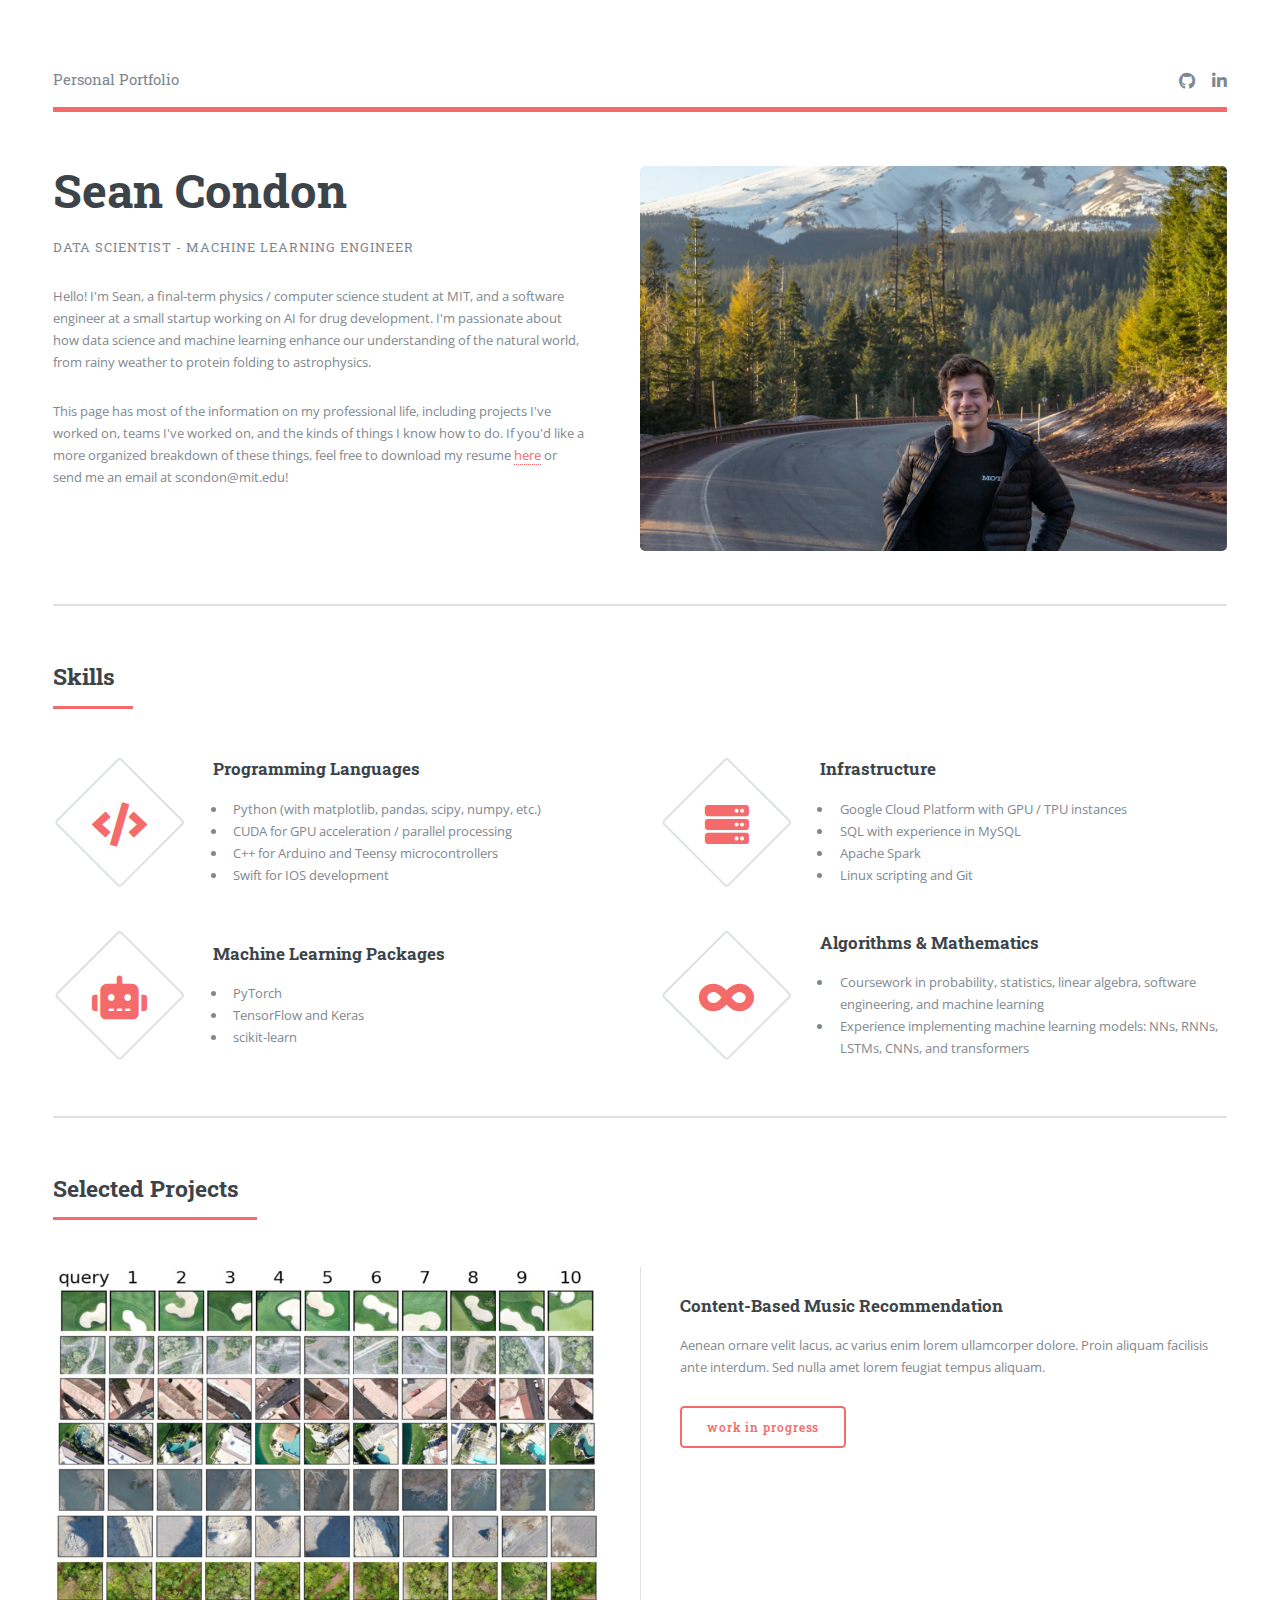
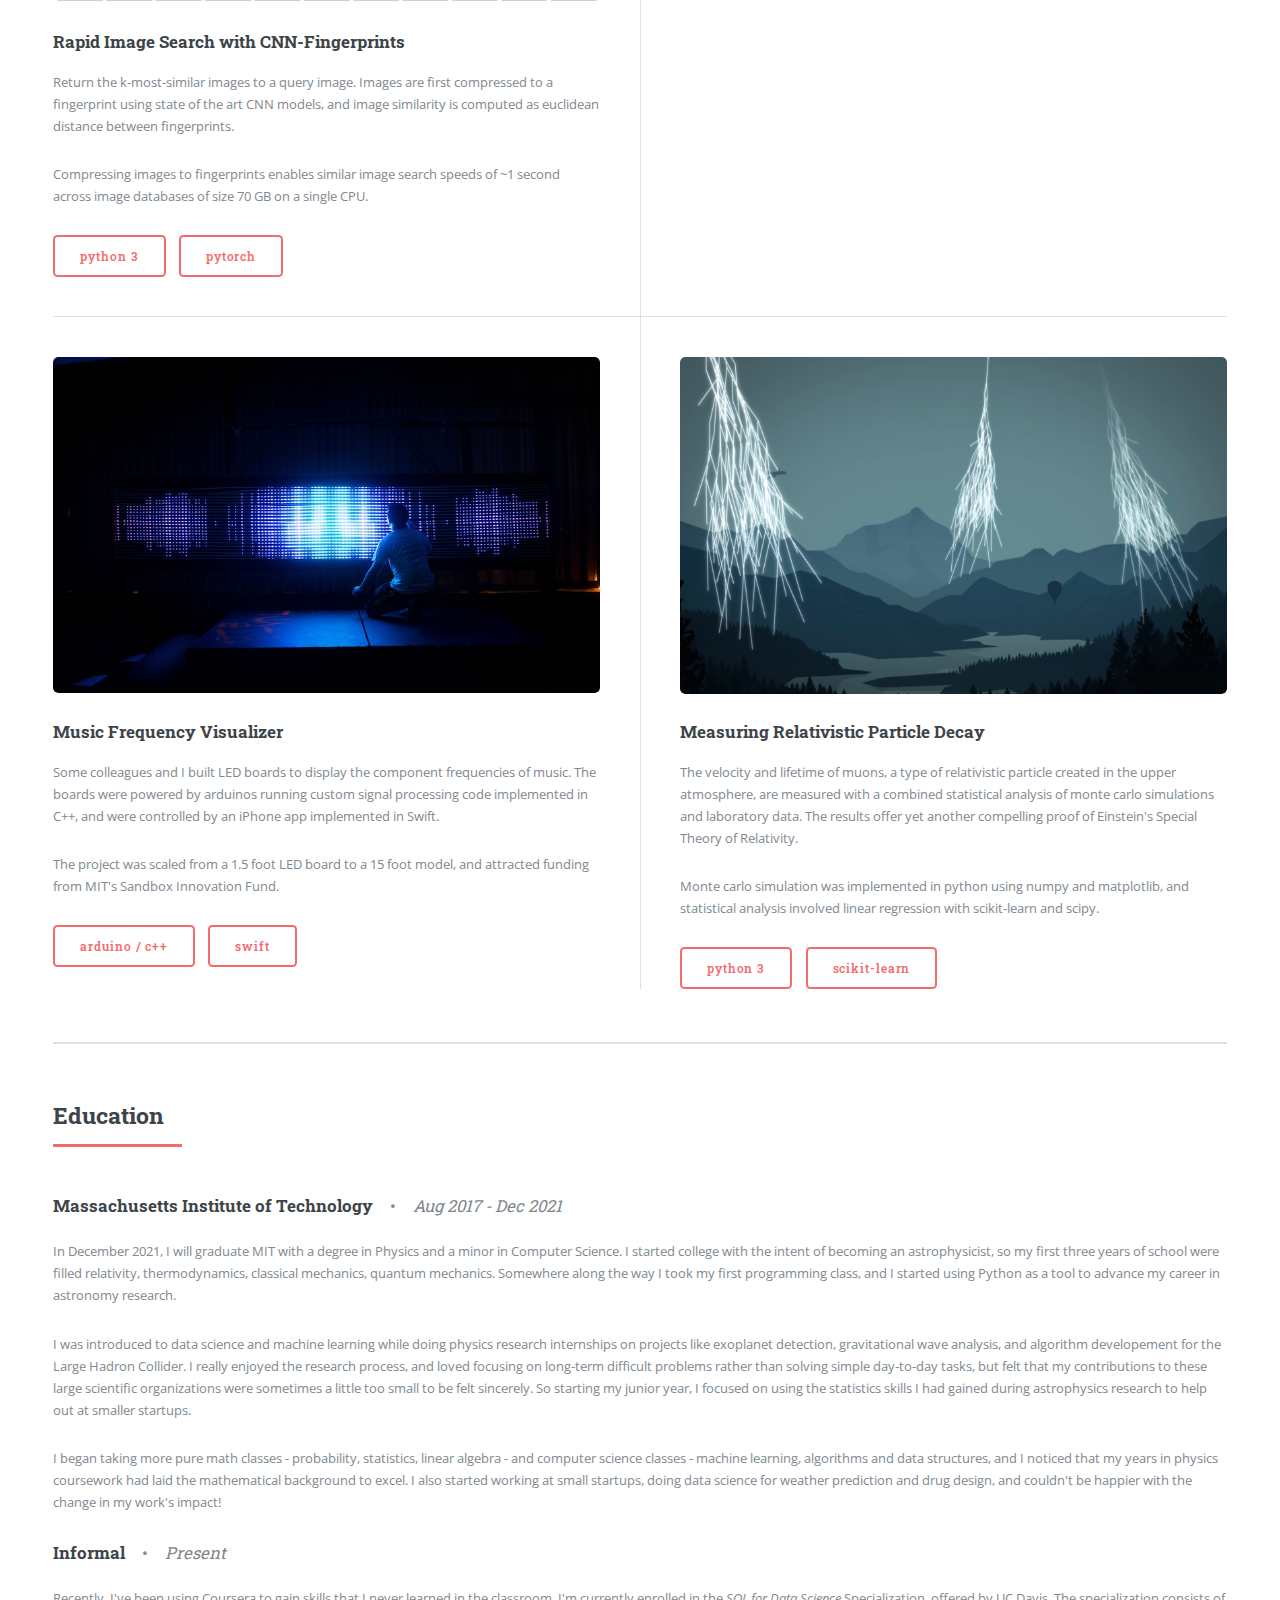
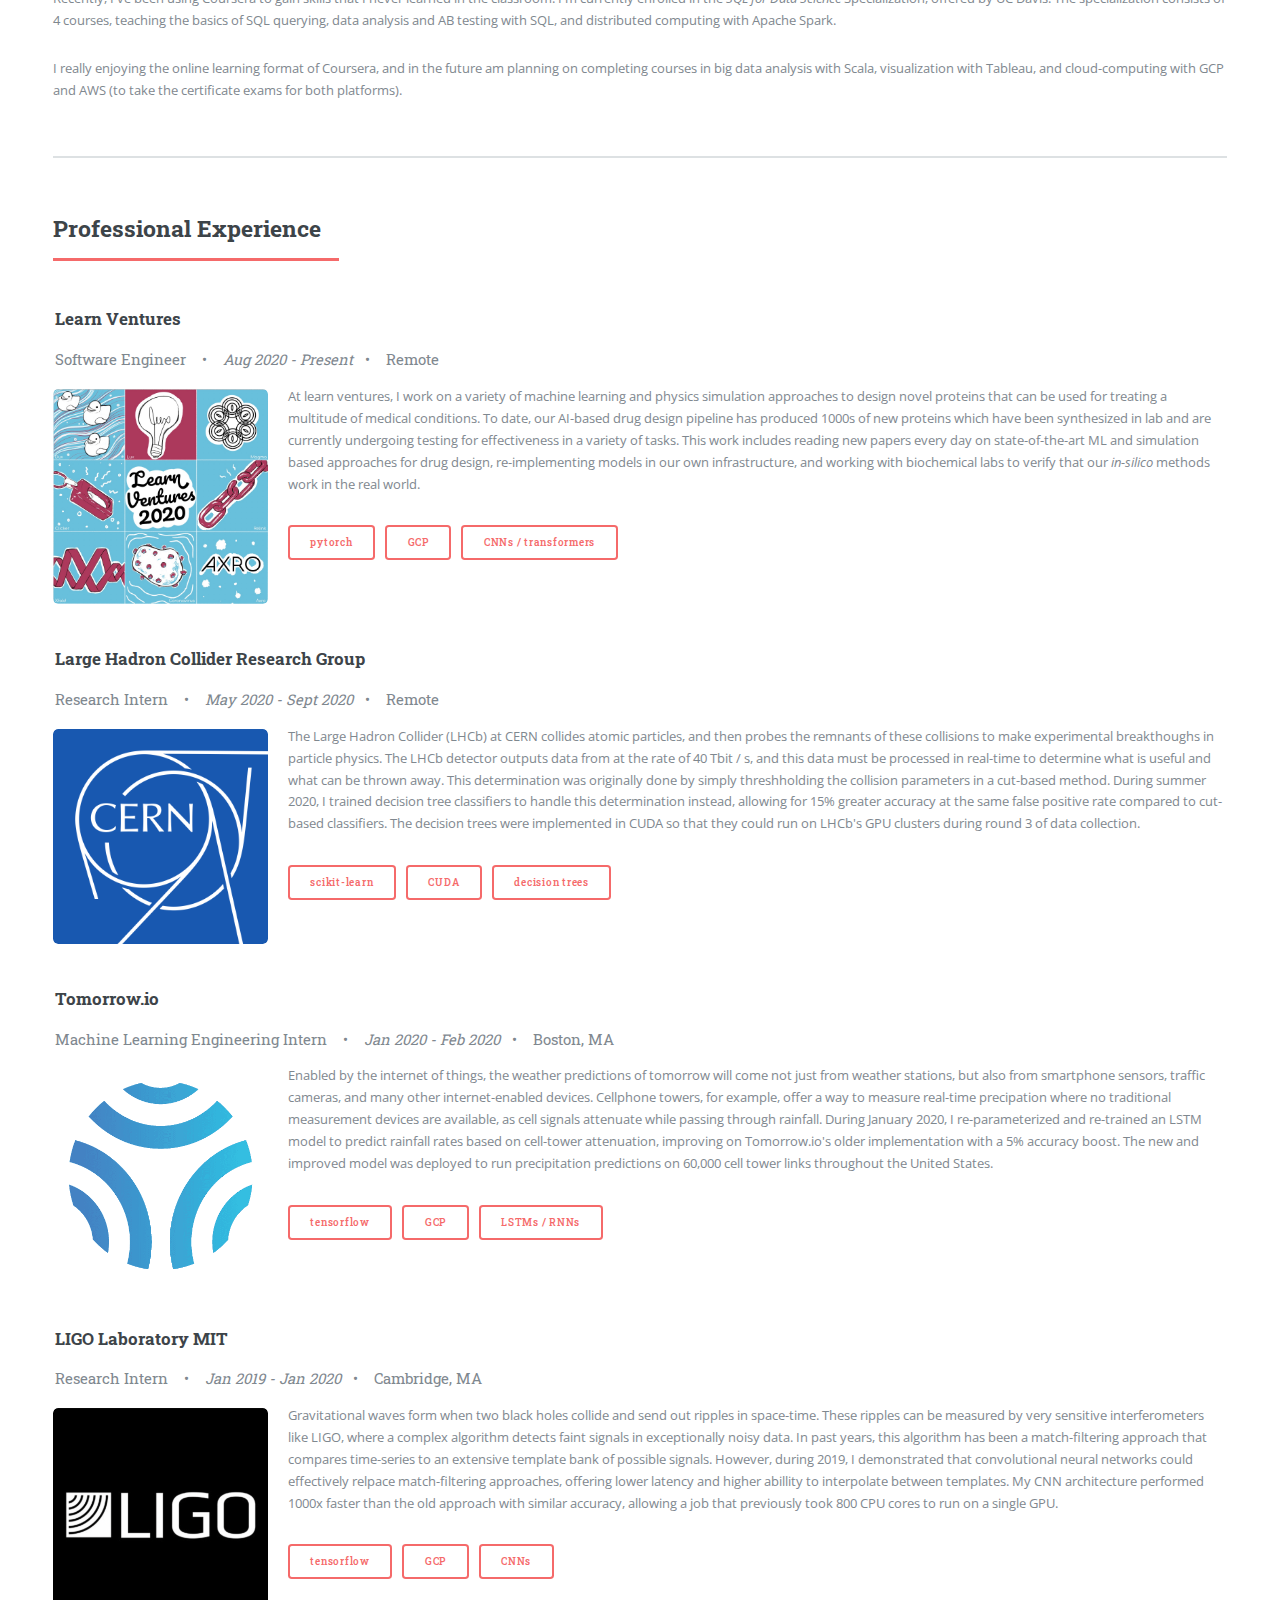
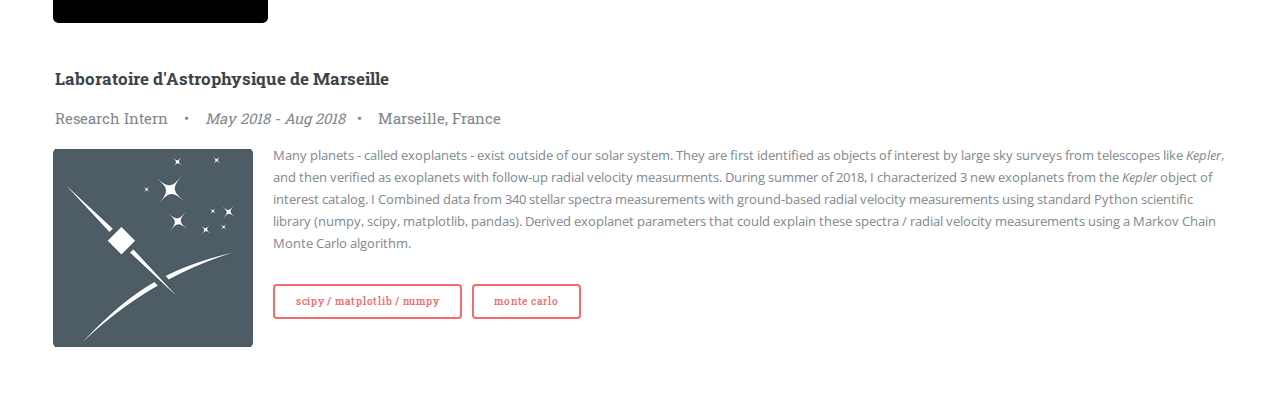
==== commit 3a8600cb: "finish muon page" ====
--- a/index.html
+++ b/index.html
@@ -111,7 +111,7 @@
 									<div class="posts">
 										<article>
 											<a href="ml_sat.html" class="image"><img src="images/ml_sat_search_small.jpg" alt="" /></a>
-											<h3>Rapid Image Search with CNN-Fingerprints</h3>
+											<h3><a href="ml_sat.html">Rapid Image Search with CNN-Fingerprints</a></h3>
 											<p>Return the k-most-similar images to a query image. Images are first compressed to a fingerprint using state of the art CNN models, and image similarity is computed as euclidean distance between fingerprints.</p>
 											<p>Compressing images to fingerprints enables similar image search speeds of ~1 second across image databases of size 70 GB on a single CPU.</p>
 											<ul class="actions">
@@ -121,7 +121,7 @@
 										</article>
 										<article>
 											<a href="#" class="image"><img src="images/album_art.png" alt="" /></a>
-											<h3>Content-Based Music Recommendation</h3>
+											<h3><a href="#">Content-Based Music Recommendation</a></h3>
 											<p>Aenean ornare velit lacus, ac varius enim lorem ullamcorper dolore. Proin aliquam facilisis ante interdum. Sed nulla amet lorem feugiat tempus aliquam.</p>
 											<ul class="actions">
 												<li><a class="button">work in progress</a></li>
@@ -129,7 +129,7 @@
 										</article>
 										<article>
 											<a href="freq_vis.html" class="image"><img src="images/amplitude_header_small.jpg" alt="" /></a>
-											<h3>Music Frequency Visualizer</h3>
+											<h3><a href="freq_vis.html">Music Frequency Visualizer</a></h3>
 											<p>Some colleagues and I built LED boards to display the component frequencies of music. The boards were powered by arduinos running custom signal processing code implemented in C++, and were controlled by an iPhone app implemented in Swift.</p>
 											<p>The project was scaled from a 1.5 foot LED board to a 15 foot model, and attracted funding from MIT's Sandbox Innovation Fund.</p>
 											<ul class="actions">
@@ -139,9 +139,10 @@
 											</ul>
 										</article>
 										<article>
-											<a href="#" class="image"><img src="images/muons.jpg" alt="" /></a>
-											<h3>Measuring Relativistic Particle Decay</h3>
-											<p>The velocity and lifetime of muons, a type of relativistic particle created in the upper atmosphere, are measured with a combined statistical analysis of monte carlo simulations and laboratory data.</p>
+											<a href="muon_detection.html" class="image"><img src="images/muons.jpg" alt="" /></a>
+											<h3><a href="muon_detection.html">Measuring Relativistic Particle Decay</a></h3>
+											<p>The velocity and lifetime of muons, a type of relativistic particle created in the upper atmosphere, are measured with a combined statistical analysis of monte carlo simulations and laboratory data.
+											The results offer yet another compelling proof of Einstein's Special Theory of Relativity.</p>
 											<p>Monte carlo simulation was implemented in python using numpy and matplotlib, and statistical analysis involved linear regression with scikit-learn and scipy.</p>
 											<ul class="actions">
 												<li><a class="button">python 3</a></li>
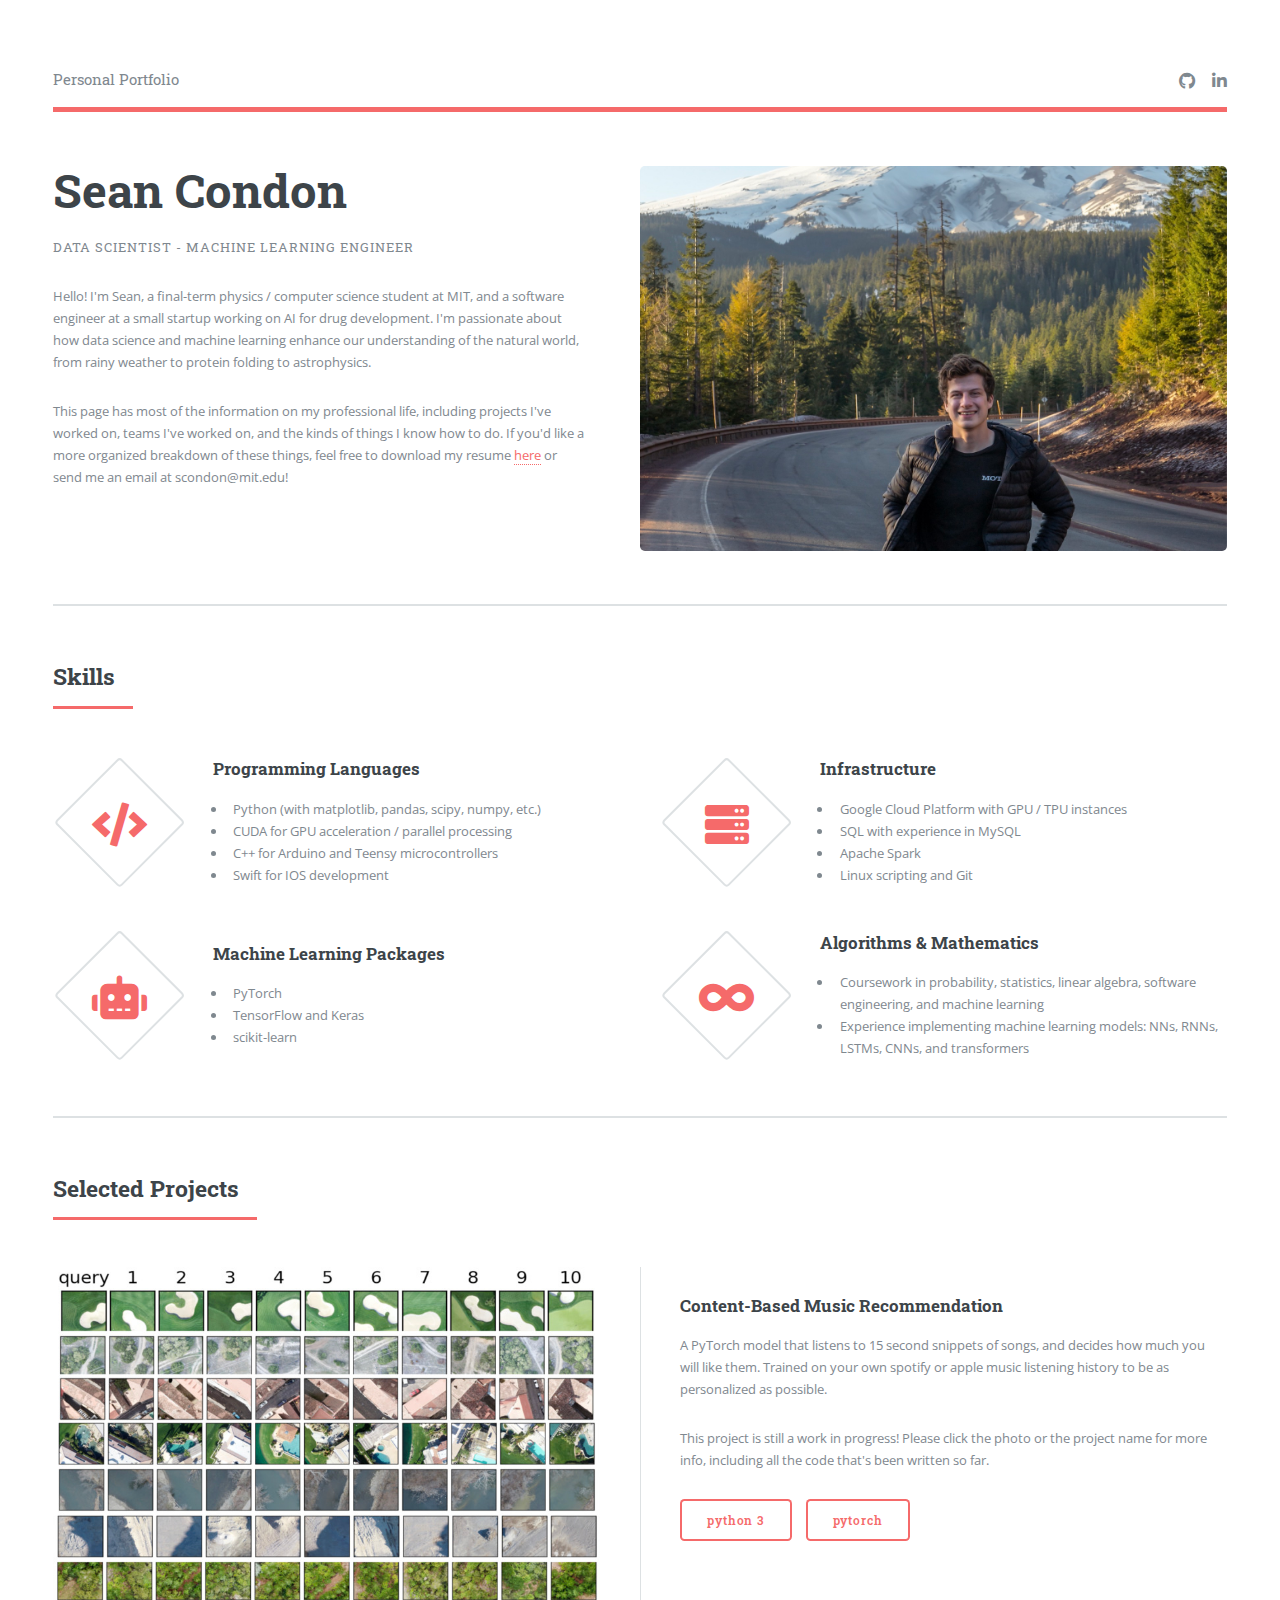
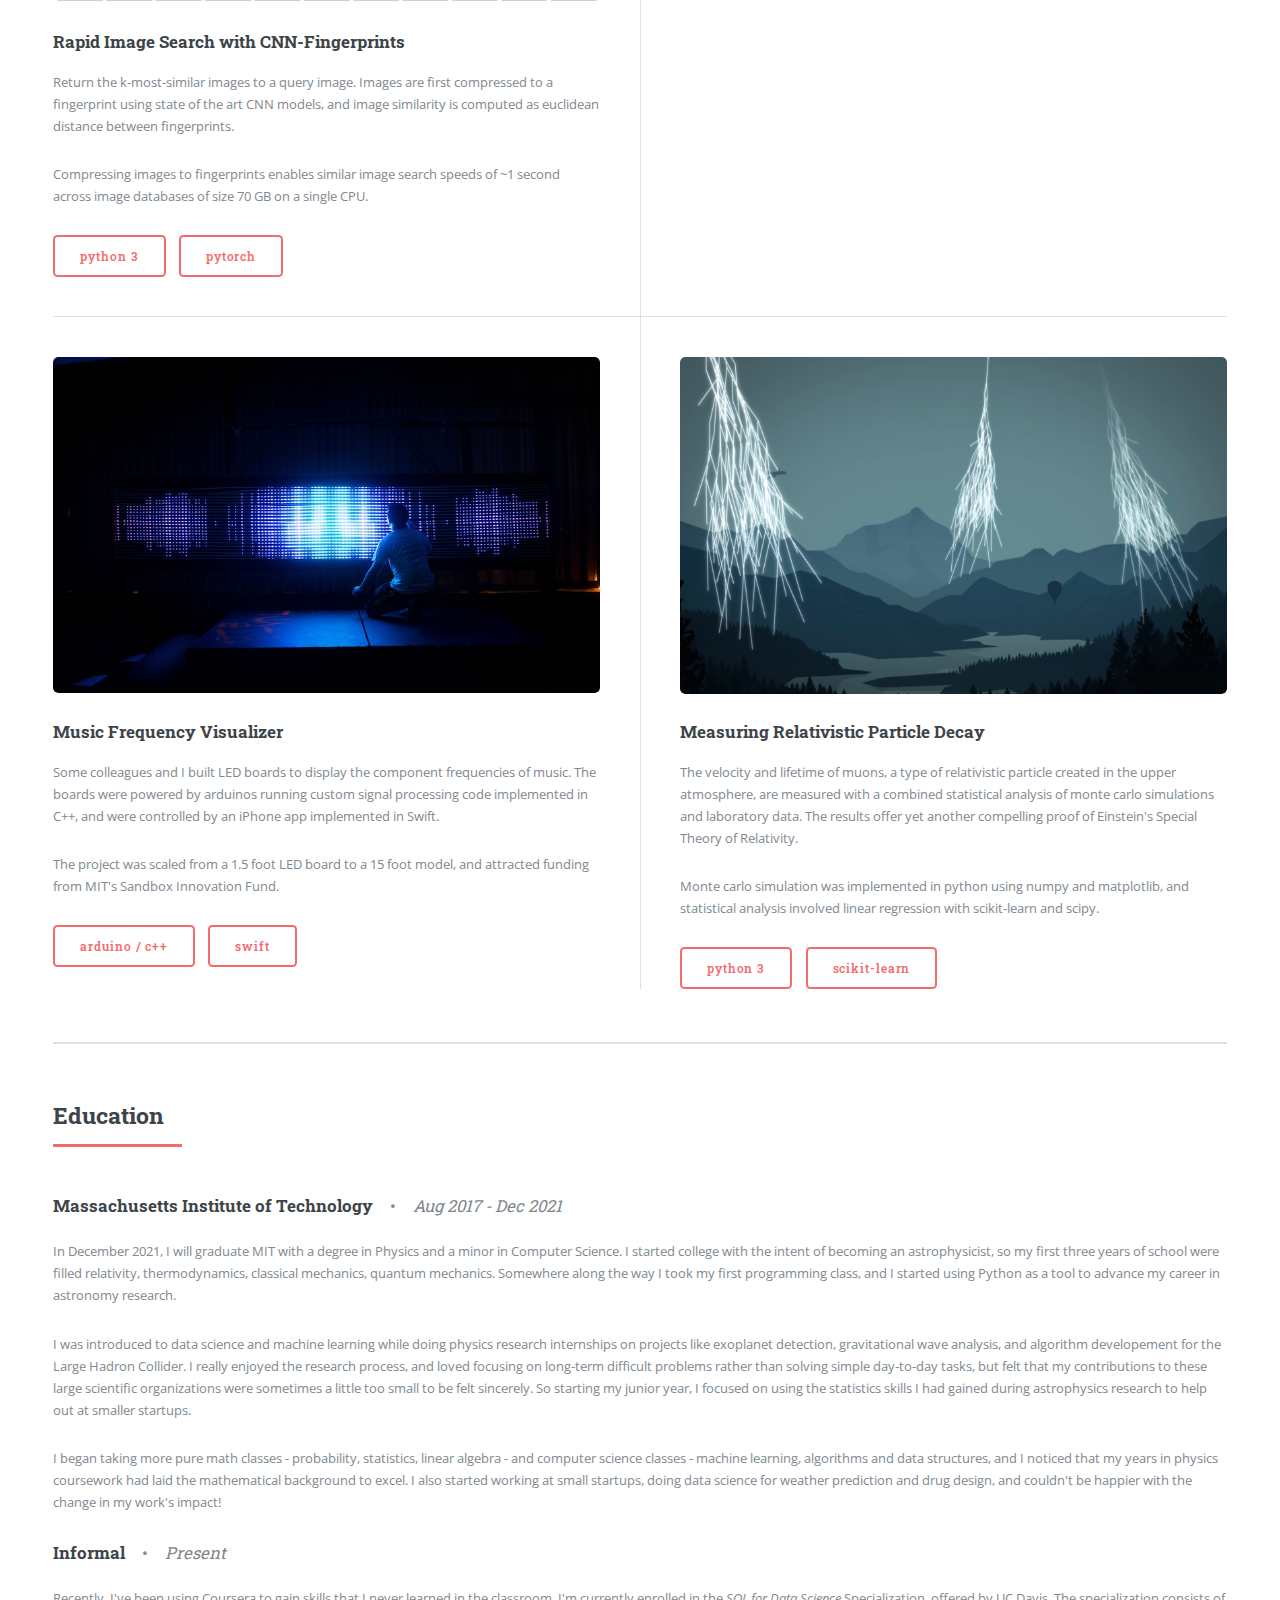
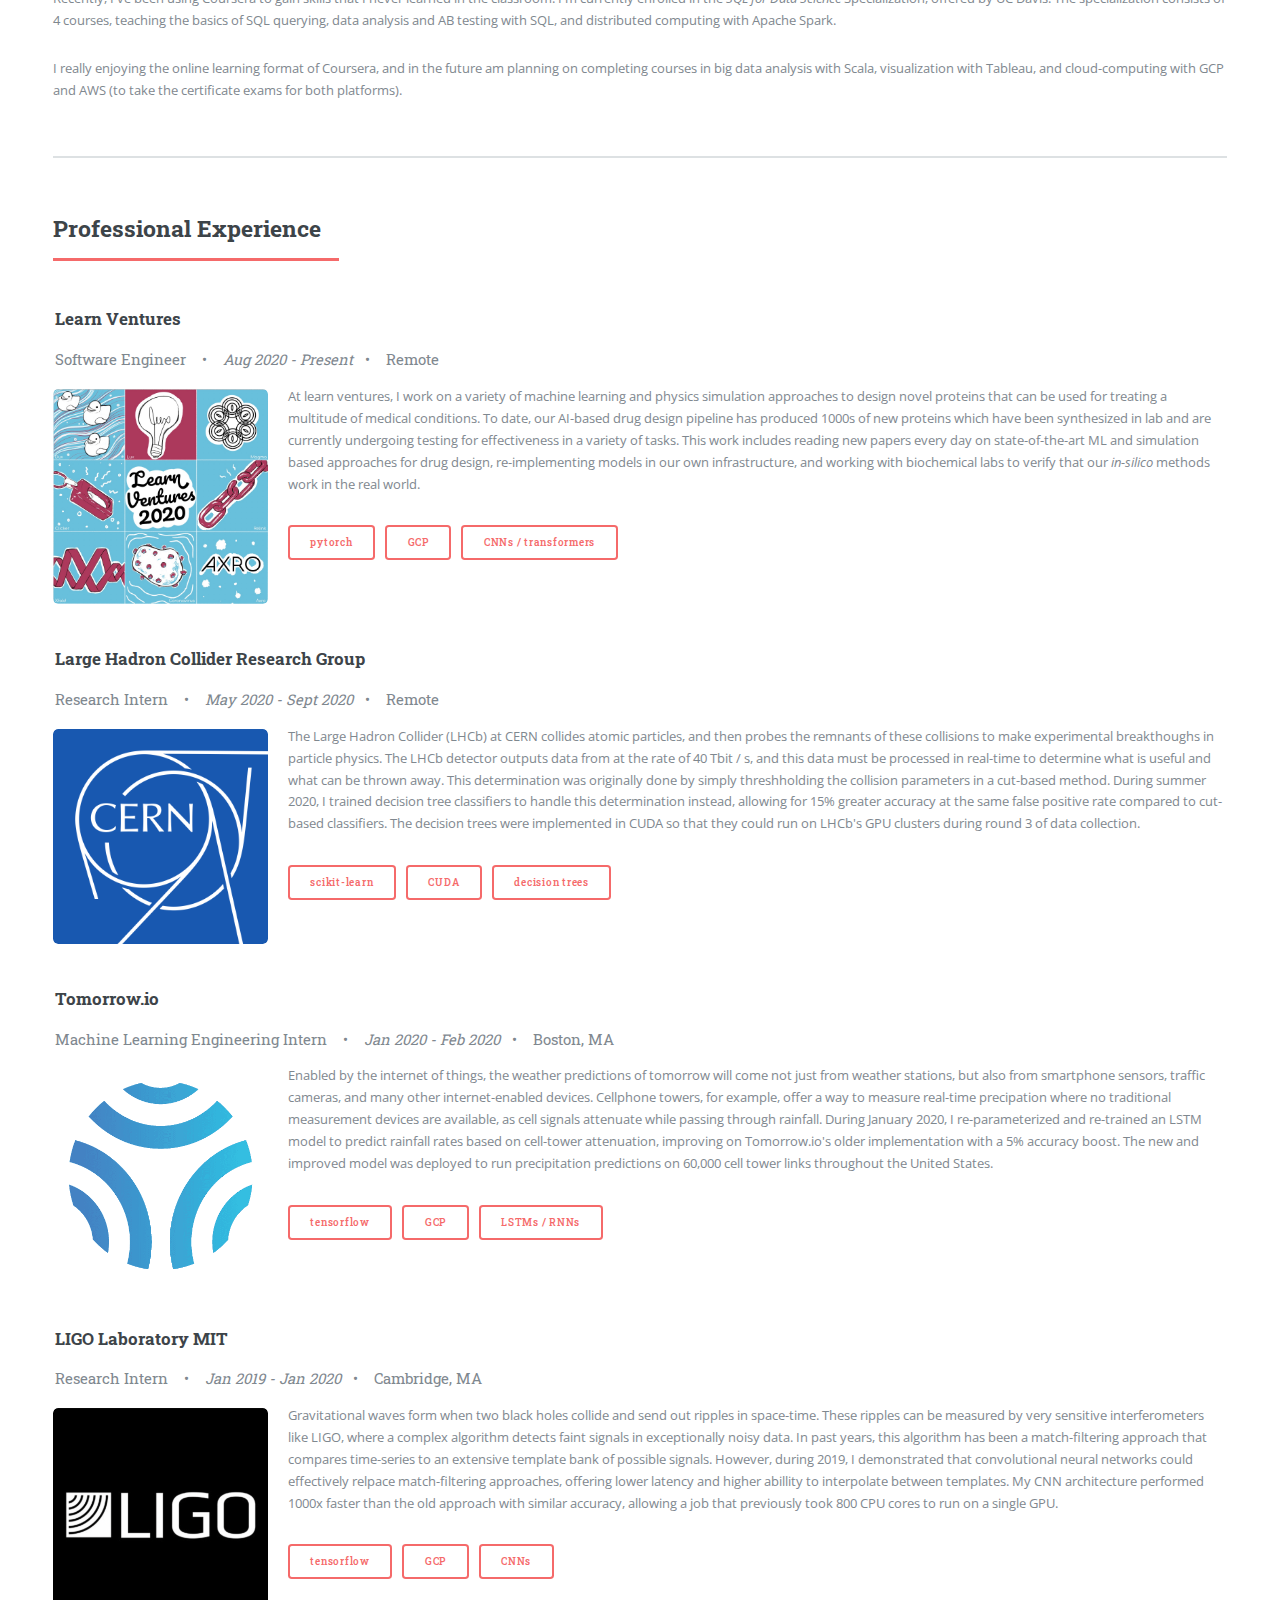
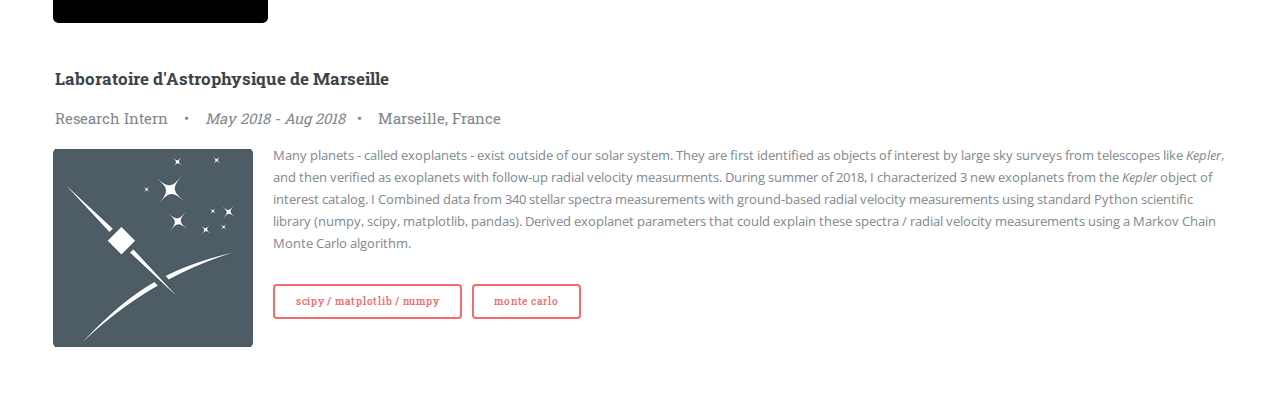
==== commit 10e92899: "minimum working music recommender" ====
--- a/index.html
+++ b/index.html
@@ -120,11 +120,17 @@
 											</ul>
 										</article>
 										<article>
-											<a href="#" class="image"><img src="images/album_art.png" alt="" /></a>
-											<h3><a href="#">Content-Based Music Recommendation</a></h3>
-											<p>Aenean ornare velit lacus, ac varius enim lorem ullamcorper dolore. Proin aliquam facilisis ante interdum. Sed nulla amet lorem feugiat tempus aliquam.</p>
-											<ul class="actions">
-												<li><a class="button">work in progress</a></li>
+											<a href="cbr.html" class="image"><img src="images/album_art.png" alt="" /></a>
+											<h3><a href="cbr.html">Content-Based Music Recommendation</a></h3>
+											<p>
+												A PyTorch model that listens to 15 second snippets of songs, and decides how much you will like them. Trained on your own spotify or apple music listening history to be as personalized as possible.
+											</p>
+											<p>
+												This project is still a work in progress! Please click the photo or the project name for more info, including all the code that's been written so far.
+											</p>
+											<ul class="actions">
+												<li><a class="button">python 3</a></li>
+												<li><a class="button">pytorch</a></li>
 											</ul>
 										</article>
 										<article>
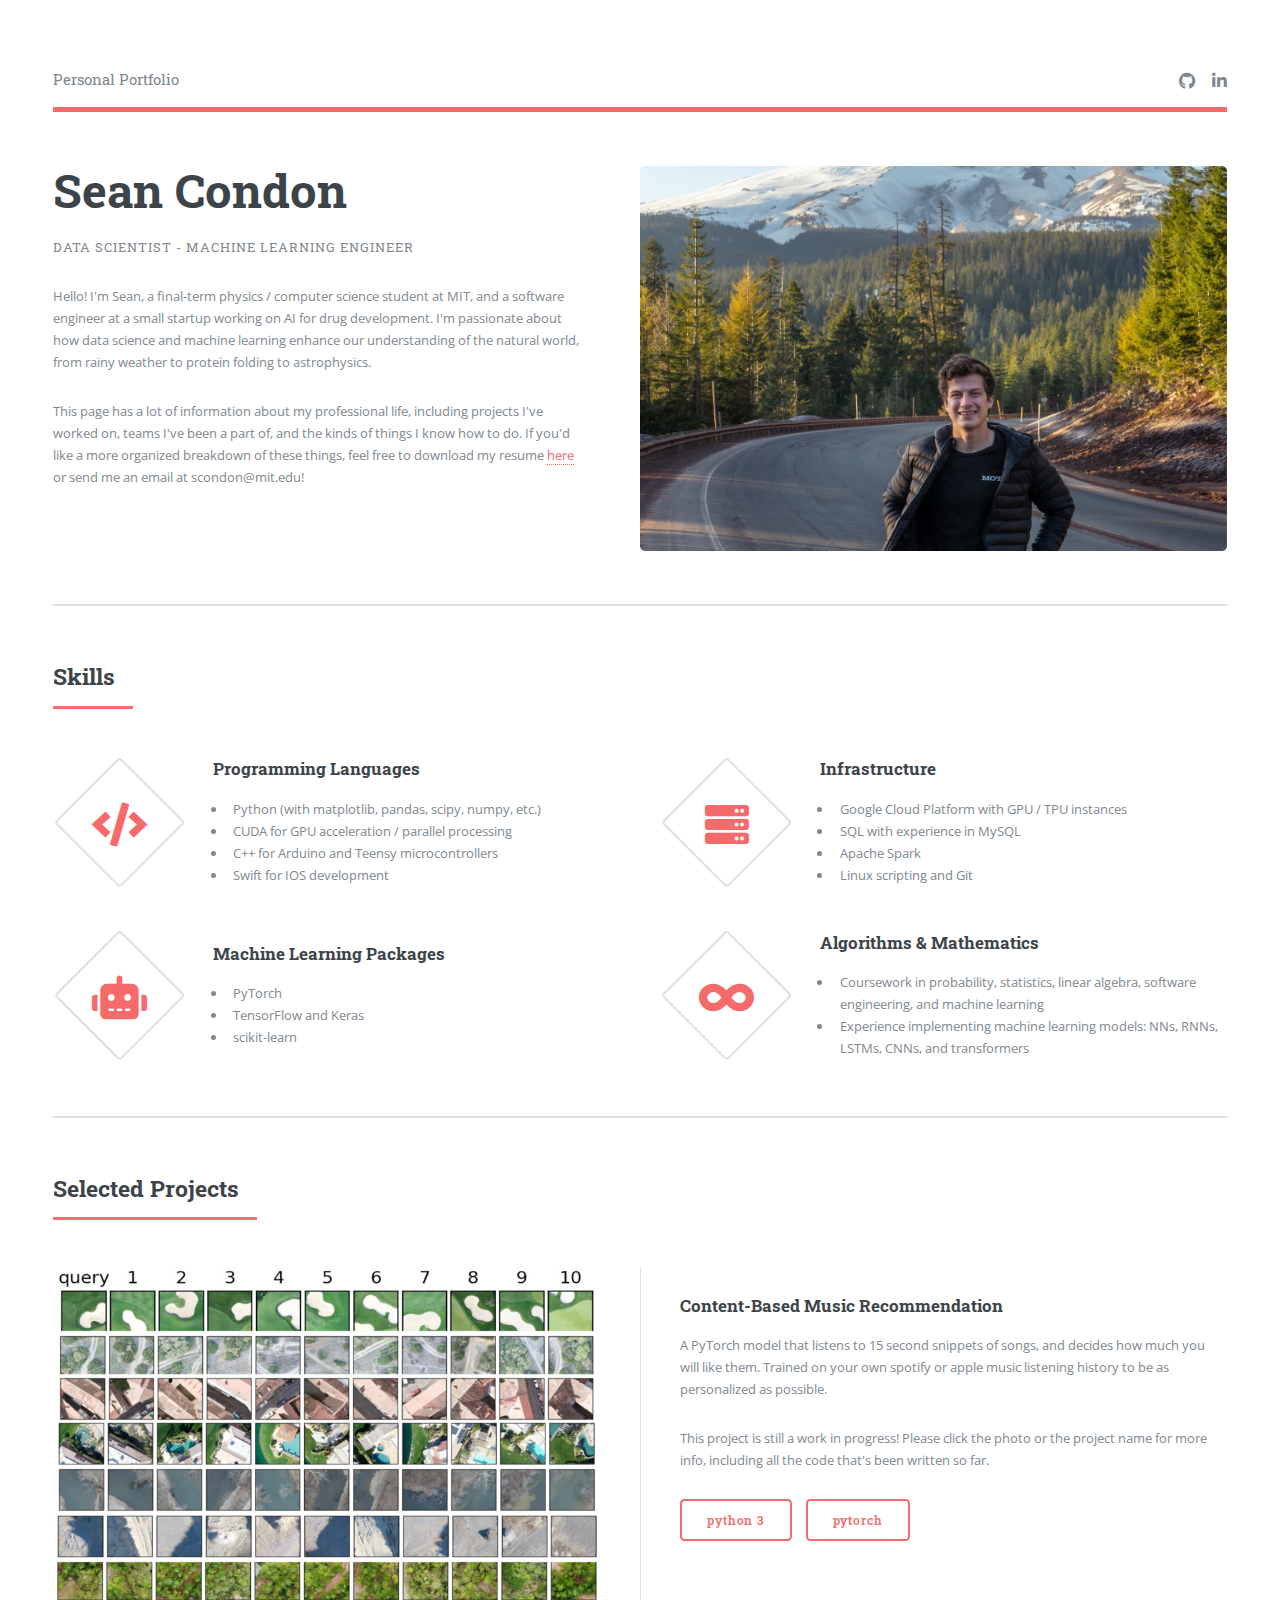
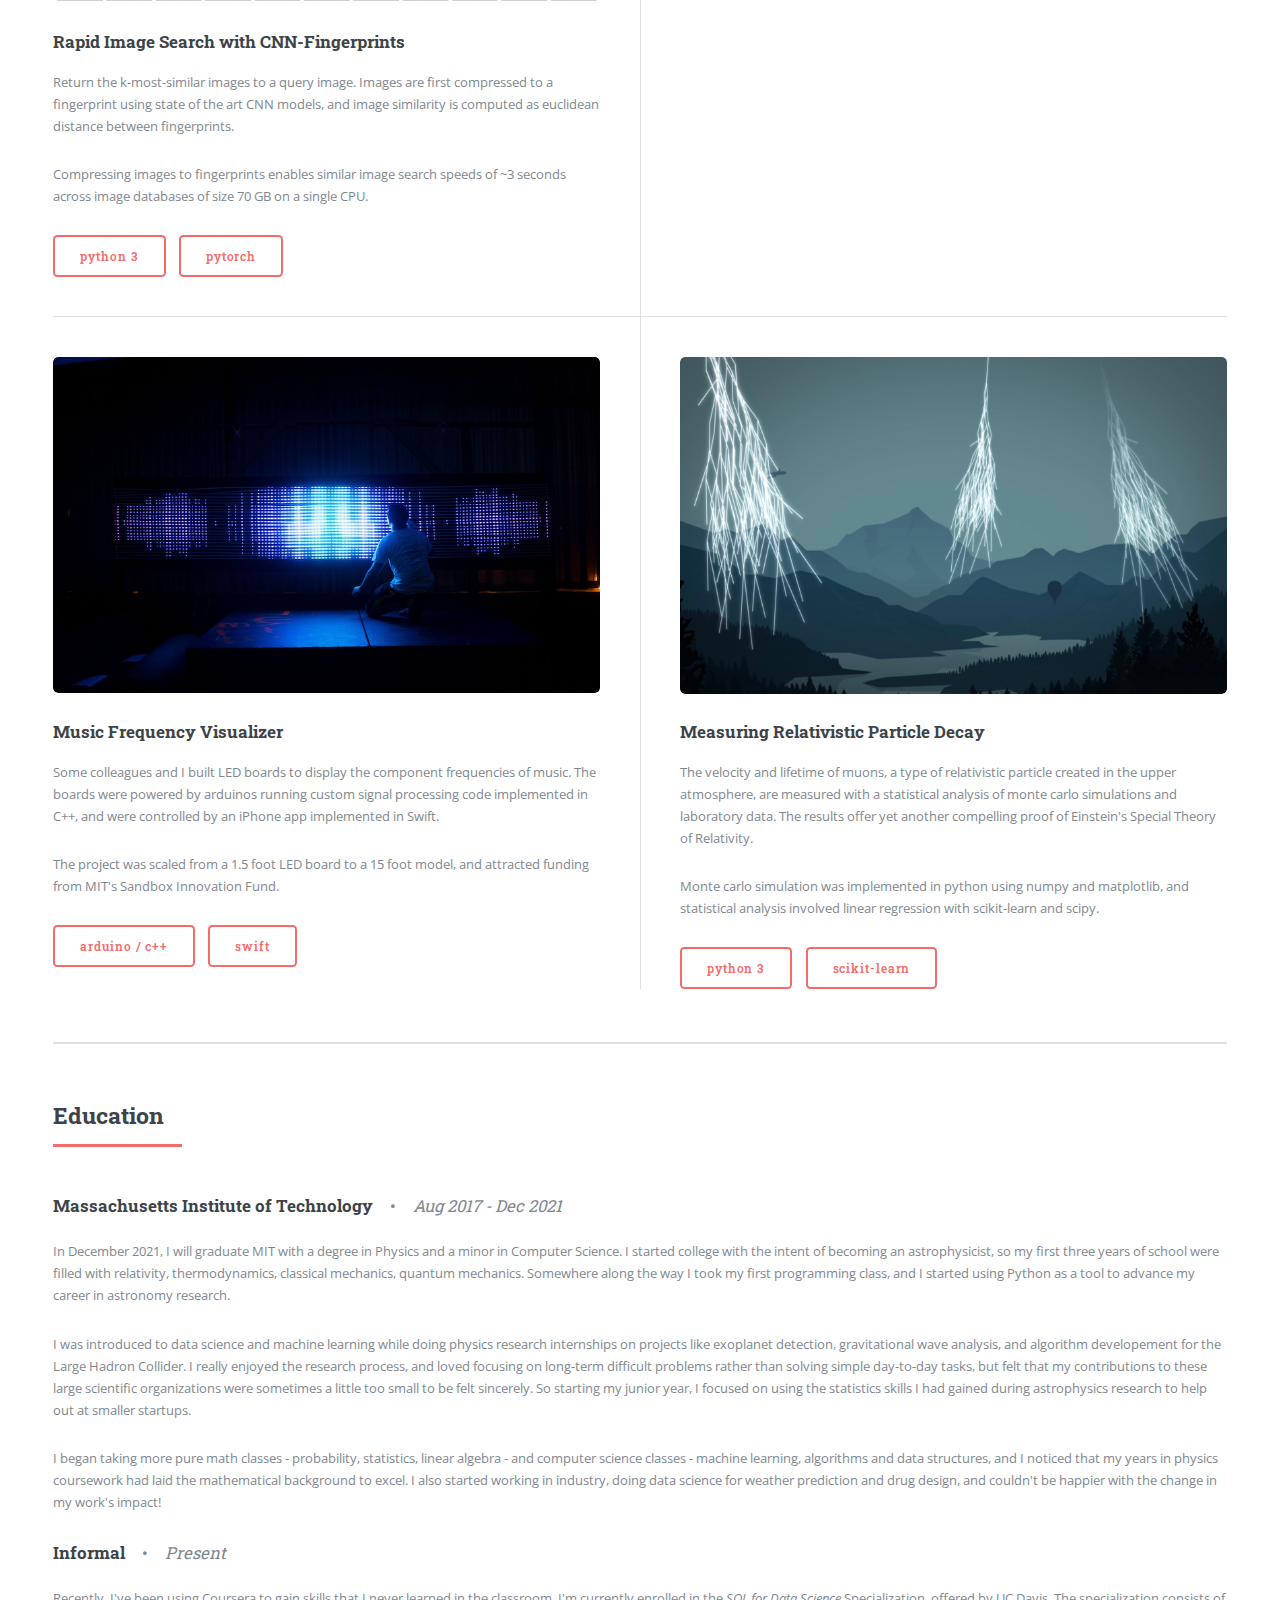
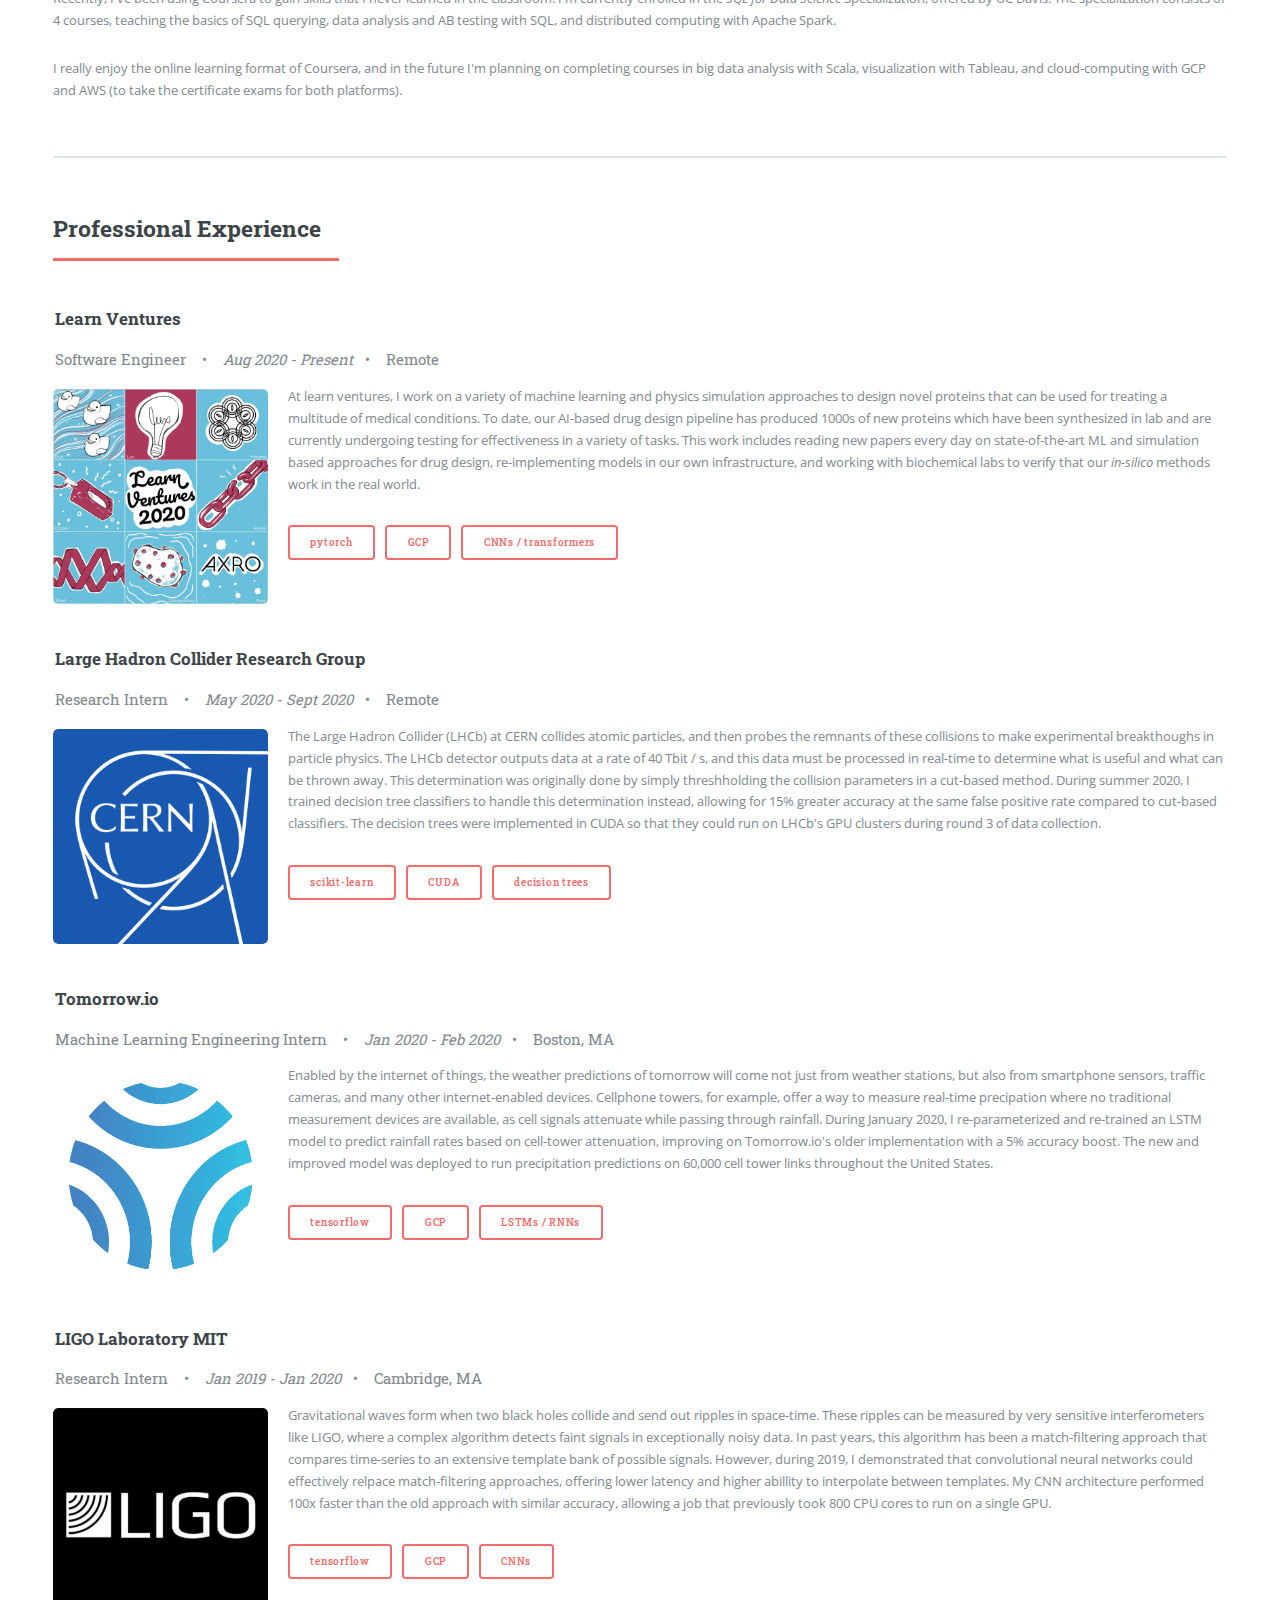
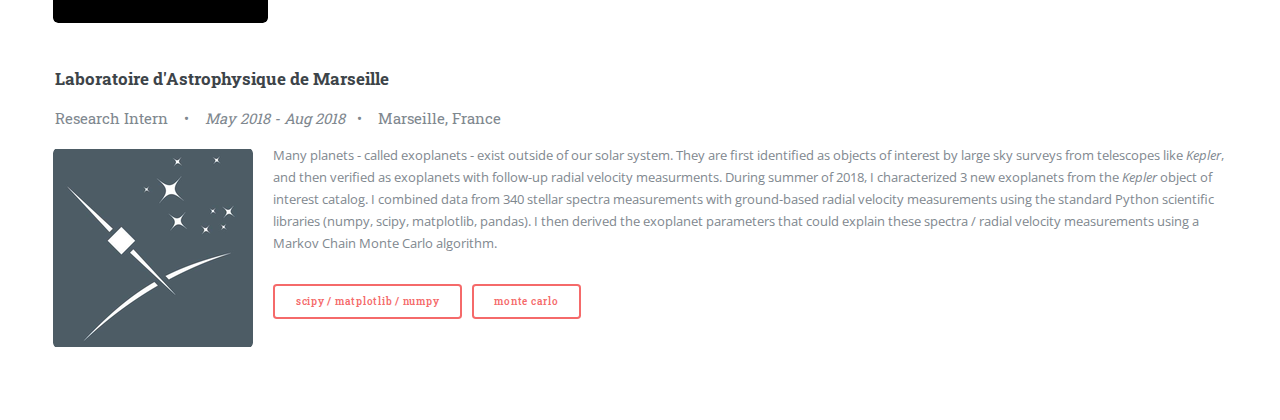
==== commit d73f0f60: "spelling / grammar" ====
--- a/index.html
+++ b/index.html
@@ -40,7 +40,7 @@
 											Hello! I'm Sean, a final-term physics / computer science student at MIT, and a software engineer at a small startup working on AI for drug development. I'm passionate about how data science and machine learning enhance our understanding of the natural world, from rainy weather to protein folding to astrophysics.
 										</p>
 										<p>
-											This page has most of the information on my professional life, including projects I've worked on, teams I've worked on, and the kinds of things I know how to do. If you'd like a more organized breakdown of these things, feel free to download my resume <a download href="assets/resume.pdf">here</a> or send me an email at scondon@mit.edu!
+											This page has a lot of information about my professional life, including projects I've worked on, teams I've been a part of, and the kinds of things I know how to do. If you'd like a more organized breakdown of these things, feel free to download my resume <a download href="assets/resume_sept2021.pdf">here</a> or send me an email at scondon@mit.edu!
 										</p>
 
 									</div>
@@ -113,7 +113,7 @@
 											<a href="ml_sat.html" class="image"><img src="images/ml_sat_search_small.jpg" alt="" /></a>
 											<h3><a href="ml_sat.html">Rapid Image Search with CNN-Fingerprints</a></h3>
 											<p>Return the k-most-similar images to a query image. Images are first compressed to a fingerprint using state of the art CNN models, and image similarity is computed as euclidean distance between fingerprints.</p>
-											<p>Compressing images to fingerprints enables similar image search speeds of ~1 second across image databases of size 70 GB on a single CPU.</p>
+											<p>Compressing images to fingerprints enables similar image search speeds of ~3 seconds across image databases of size 70 GB on a single CPU.</p>
 											<ul class="actions">
 												<li><a class="button">python 3</a></li>
 												<li><a class="button">pytorch</a></li>
@@ -147,7 +147,7 @@
 										<article>
 											<a href="muon_detection.html" class="image"><img src="images/muons.jpg" alt="" /></a>
 											<h3><a href="muon_detection.html">Measuring Relativistic Particle Decay</a></h3>
-											<p>The velocity and lifetime of muons, a type of relativistic particle created in the upper atmosphere, are measured with a combined statistical analysis of monte carlo simulations and laboratory data.
+											<p>The velocity and lifetime of muons, a type of relativistic particle created in the upper atmosphere, are measured with a statistical analysis of monte carlo simulations and laboratory data.
 											The results offer yet another compelling proof of Einstein's Special Theory of Relativity.</p>
 											<p>Monte carlo simulation was implemented in python using numpy and matplotlib, and statistical analysis involved linear regression with scikit-learn and scipy.</p>
 											<ul class="actions">
@@ -170,7 +170,7 @@
 									<br />
 
 									<p>
-										In December 2021, I will graduate MIT with a degree in Physics and a minor in Computer Science. I started college with the intent of becoming an astrophysicist, so my first three years of school were filled relativity, thermodynamics, classical mechanics, quantum mechanics.
+										In December 2021, I will graduate MIT with a degree in Physics and a minor in Computer Science. I started college with the intent of becoming an astrophysicist, so my first three years of school were filled with relativity, thermodynamics, classical mechanics, quantum mechanics.
 										Somewhere along the way I took my first programming class, and I started using Python as a tool to advance my career in astronomy research.
 									</p>
 									<p>
@@ -180,7 +180,7 @@
 									</p>
 									<p>
 										I began taking more pure math classes - probability, statistics, linear algebra - and computer science classes - machine learning, algorithms and data structures, and I noticed that my years in physics coursework had laid the mathematical background to excel.
-										I also started working at small startups, doing data science for weather prediction and drug design, and couldn't be happier with the change in my work's impact!
+										I also started working in industry, doing data science for weather prediction and drug design, and couldn't be happier with the change in my work's impact!
 									</p>
 									<div style="clear: both">
 										<h3 style="float: left">Informal</h3>
@@ -193,7 +193,7 @@
 										Recently, I've been using Coursera to gain skills that I never learned in the classroom. I'm currently enrolled in the <i>SQL for Data Science</i> Specialization, offered by UC Davis. The specialization consists of 4 courses, teaching the basics of SQL querying, data analysis and AB testing with SQL, and distributed computing with Apache Spark.
 									</p>
 									<p>
-										I really enjoying the online learning format of Coursera, and in the future am planning on completing courses in big data analysis with Scala, visualization with Tableau, and cloud-computing with GCP and AWS (to take the certificate exams for both platforms).
+										I really enjoy the online learning format of Coursera, and in the future I'm planning on completing courses in big data analysis with Scala, visualization with Tableau, and cloud-computing with GCP and AWS (to take the certificate exams for both platforms).
 									</p>
 
 								</section>
@@ -224,7 +224,7 @@
 									<hplain>Research Intern &ensp; <span>&#8226;</span>  &ensp; <i>May 2020 - Sept 2020</i> &ensp;<span>&#8226;</span> &ensp; Remote</hplain>
 									<p style="margin-bottom:1em;"></p>
 									<p><span class="image left"><a href="http://web.mit.edu/lns/research/hpg.html" target="_blank" rel="noopener noreferrer" class="image"><img src="images/cern.png" alt="" /></a></span>
-										The Large Hadron Collider (LHCb) at CERN collides atomic particles, and then probes the remnants of these collisions to make experimental breakthoughs in particle physics. The LHCb detector outputs data from at the rate of 40 Tbit / s, and this data must be processed in real-time to determine what is useful and what can be thrown away. This determination was originally done by simply threshholding the collision parameters in a cut-based method. During summer 2020, I trained decision tree classifiers to handle this determination instead, allowing for 15% greater accuracy at the same false positive rate compared to cut-based classifiers. The decision trees were implemented in CUDA so that they could run on LHCb's GPU clusters during round 3 of data collection.
+										The Large Hadron Collider (LHCb) at CERN collides atomic particles, and then probes the remnants of these collisions to make experimental breakthoughs in particle physics. The LHCb detector outputs data at a rate of 40 Tbit / s, and this data must be processed in real-time to determine what is useful and what can be thrown away. This determination was originally done by simply threshholding the collision parameters in a cut-based method. During summer 2020, I trained decision tree classifiers to handle this determination instead, allowing for 15% greater accuracy at the same false positive rate compared to cut-based classifiers. The decision trees were implemented in CUDA so that they could run on LHCb's GPU clusters during round 3 of data collection.
 									<br /><br />
 											<a class="button small">scikit-learn </a>&ensp;
 											<a class="button small">CUDA</a>&ensp;
@@ -250,7 +250,7 @@
 									<hplain>Research Intern &ensp; <span>&#8226;</span>  &ensp; <i>Jan 2019 - Jan 2020</i> &ensp;<span>&#8226;</span> &ensp; Cambridge, MA </hplain>
 									<p style="margin-bottom:1em;"></p>
 									<p><span class="image left"><a href="https://www.ligo.caltech.edu/MIT" target="_blank" rel="noopener noreferrer" class="image"><img src="images/ligo.png" alt="" /></a></span>
-										Gravitational waves form when two black holes collide and send out ripples in space-time. These ripples can be measured by very sensitive interferometers like LIGO, where a complex algorithm detects faint signals in exceptionally noisy data. In past years, this algorithm has been a match-filtering approach that compares time-series to an extensive template bank of possible signals. However, during 2019, I demonstrated that convolutional neural networks could effectively relpace match-filtering approaches, offering lower latency and higher abillity to interpolate between templates. My CNN architecture performed 1000x faster than the old approach with similar accuracy, allowing a job that previously took 800 CPU cores to run on a single GPU.
+										Gravitational waves form when two black holes collide and send out ripples in space-time. These ripples can be measured by very sensitive interferometers like LIGO, where a complex algorithm detects faint signals in exceptionally noisy data. In past years, this algorithm has been a match-filtering approach that compares time-series to an extensive template bank of possible signals. However, during 2019, I demonstrated that convolutional neural networks could effectively relpace match-filtering approaches, offering lower latency and higher abillity to interpolate between templates. My CNN architecture performed 100x faster than the old approach with similar accuracy, allowing a job that previously took 800 CPU cores to run on a single GPU.
 									<br /><br />
 											<a class="button small">tensorflow </a>&ensp;
 											<a class="button small">GCP </a>&ensp;
@@ -262,7 +262,7 @@
 									<hplain>Research Intern &ensp; <span>&#8226;</span>  &ensp; <i>May 2018 - Aug 2018</i> &ensp;<span>&#8226;</span> &ensp; Marseille, France </hplain>
 									<p style="margin-bottom:1em;"></p>
 									<p><span class="image left"><a href="https://www.lam.fr/?lang=en" target="_blank" rel="noopener noreferrer" class="image"><img src="images/lam.png" alt="" /></a></span>
-										Many planets - called exoplanets - exist outside of our solar system. They are first identified as objects of interest by large sky surveys from telescopes like <i>Kepler</i>, and then verified as exoplanets with follow-up radial velocity measurments. During summer of 2018, I characterized 3 new exoplanets from the <i>Kepler</i> object of interest catalog. I Combined data from 340 stellar spectra measurements with ground-based radial velocity measurements using standard Python scientific library (numpy, scipy, matplotlib, pandas). Derived exoplanet parameters that could explain these spectra / radial velocity measurements using a Markov Chain Monte Carlo algorithm.
+										Many planets - called exoplanets - exist outside of our solar system. They are first identified as objects of interest by large sky surveys from telescopes like <i>Kepler</i>, and then verified as exoplanets with follow-up radial velocity measurments. During summer of 2018, I characterized 3 new exoplanets from the <i>Kepler</i> object of interest catalog. I combined data from 340 stellar spectra measurements with ground-based radial velocity measurements using the standard Python scientific libraries (numpy, scipy, matplotlib, pandas). I then derived the exoplanet parameters that could explain these spectra / radial velocity measurements using a Markov Chain Monte Carlo algorithm.
 									<br /><br />
 
 										<a class="button small">scipy / matplotlib / numpy </a>&ensp;
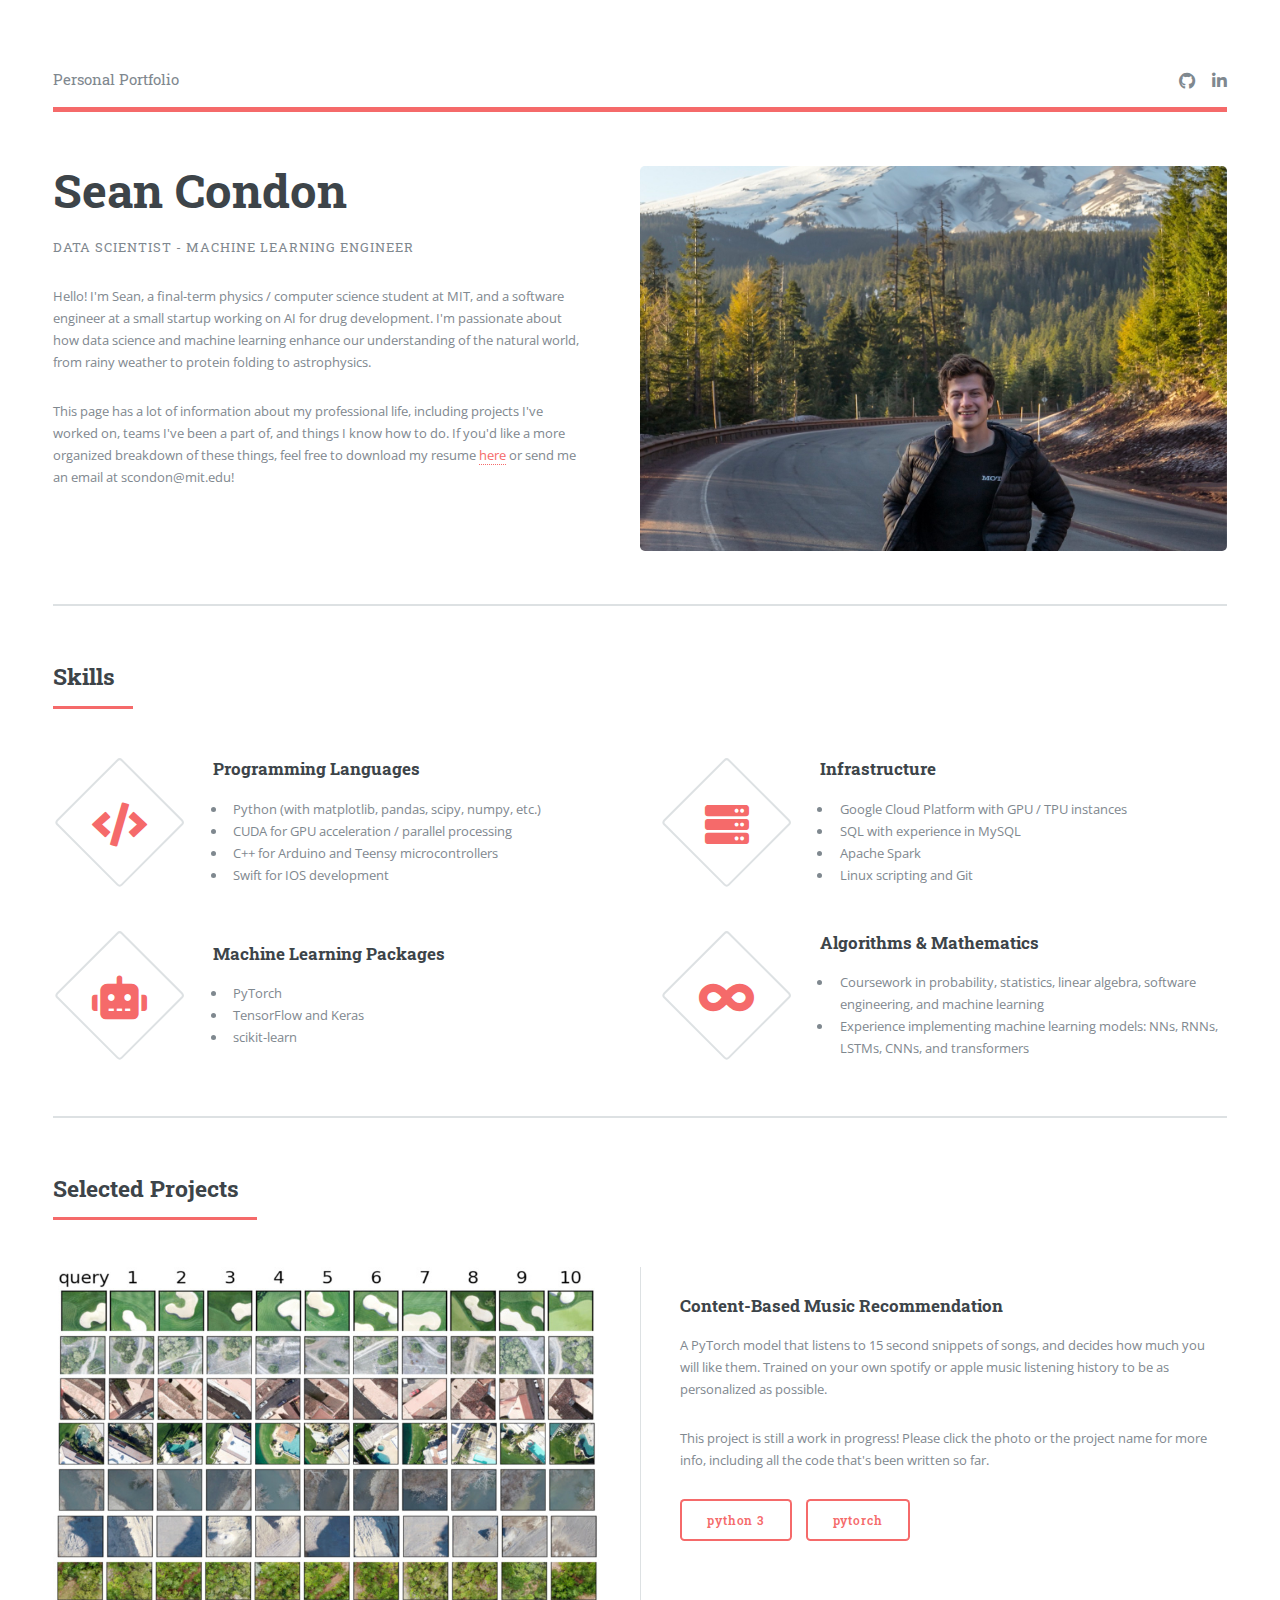
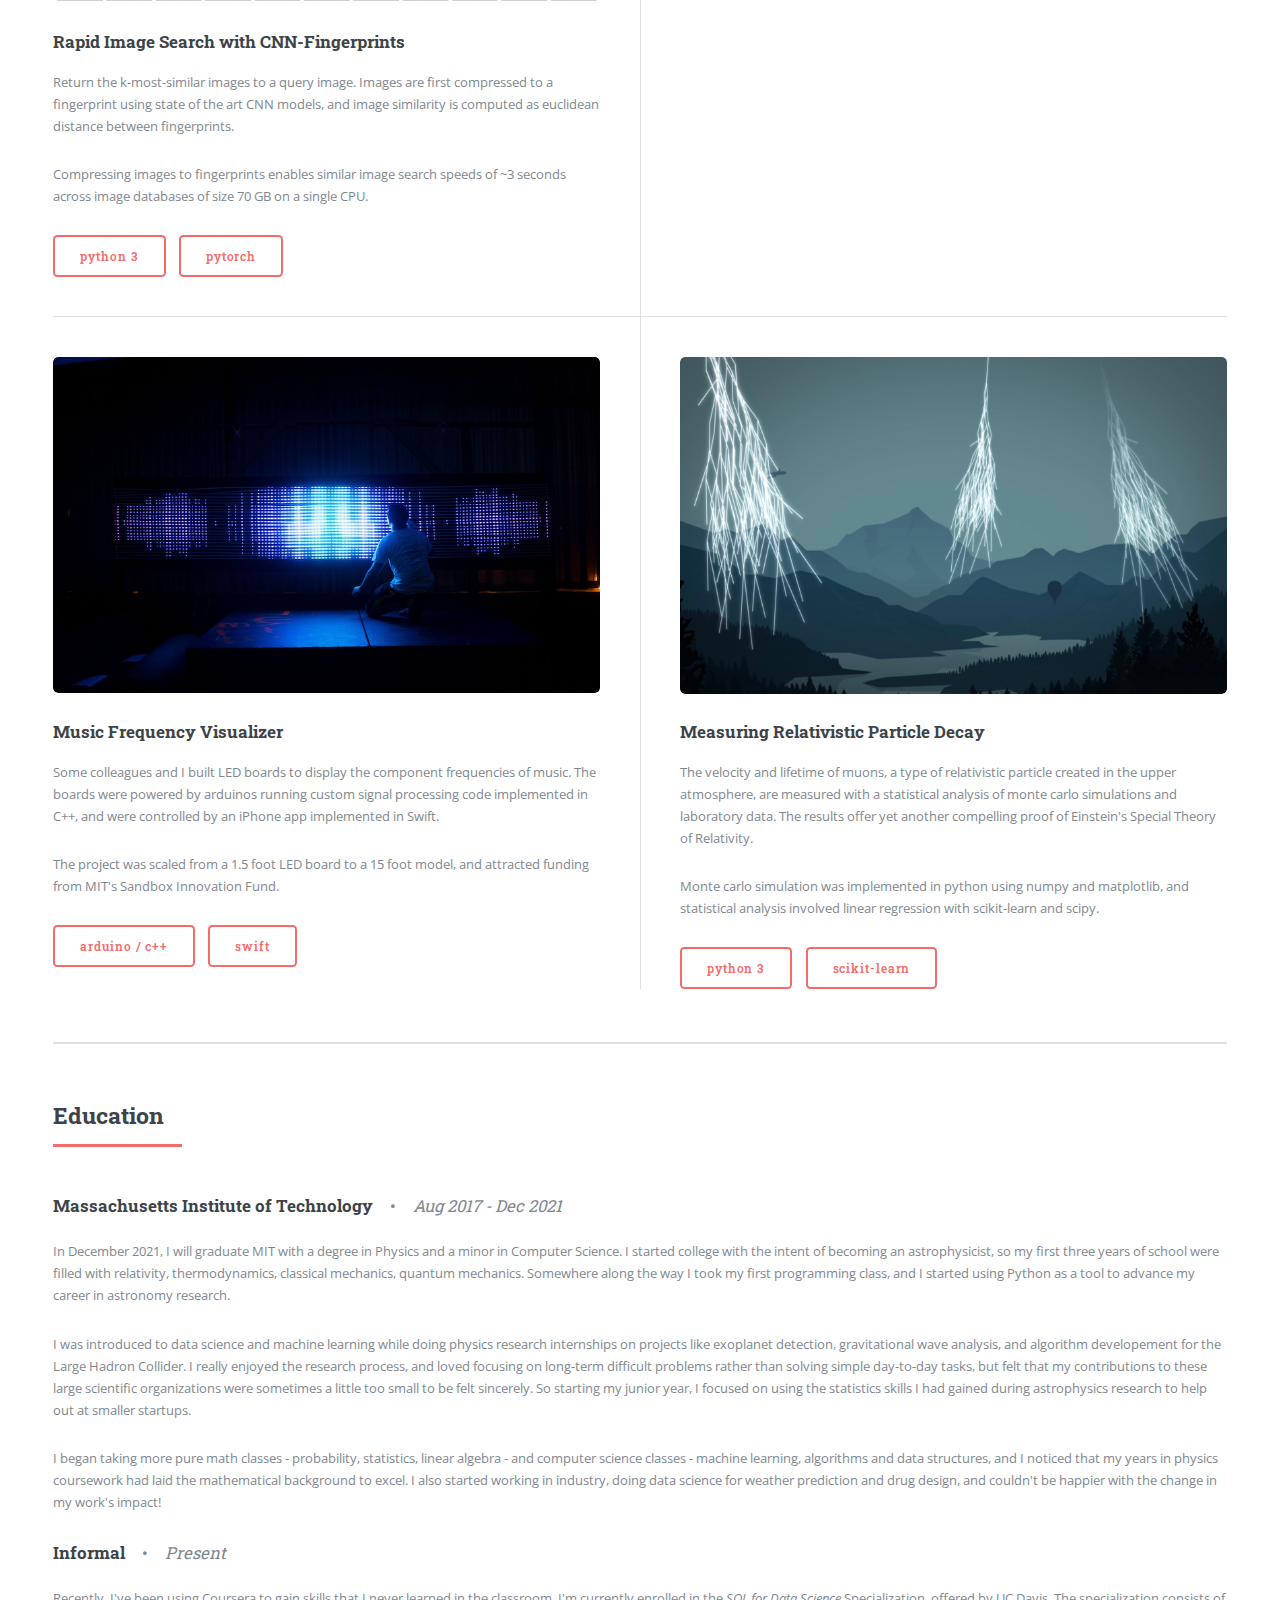
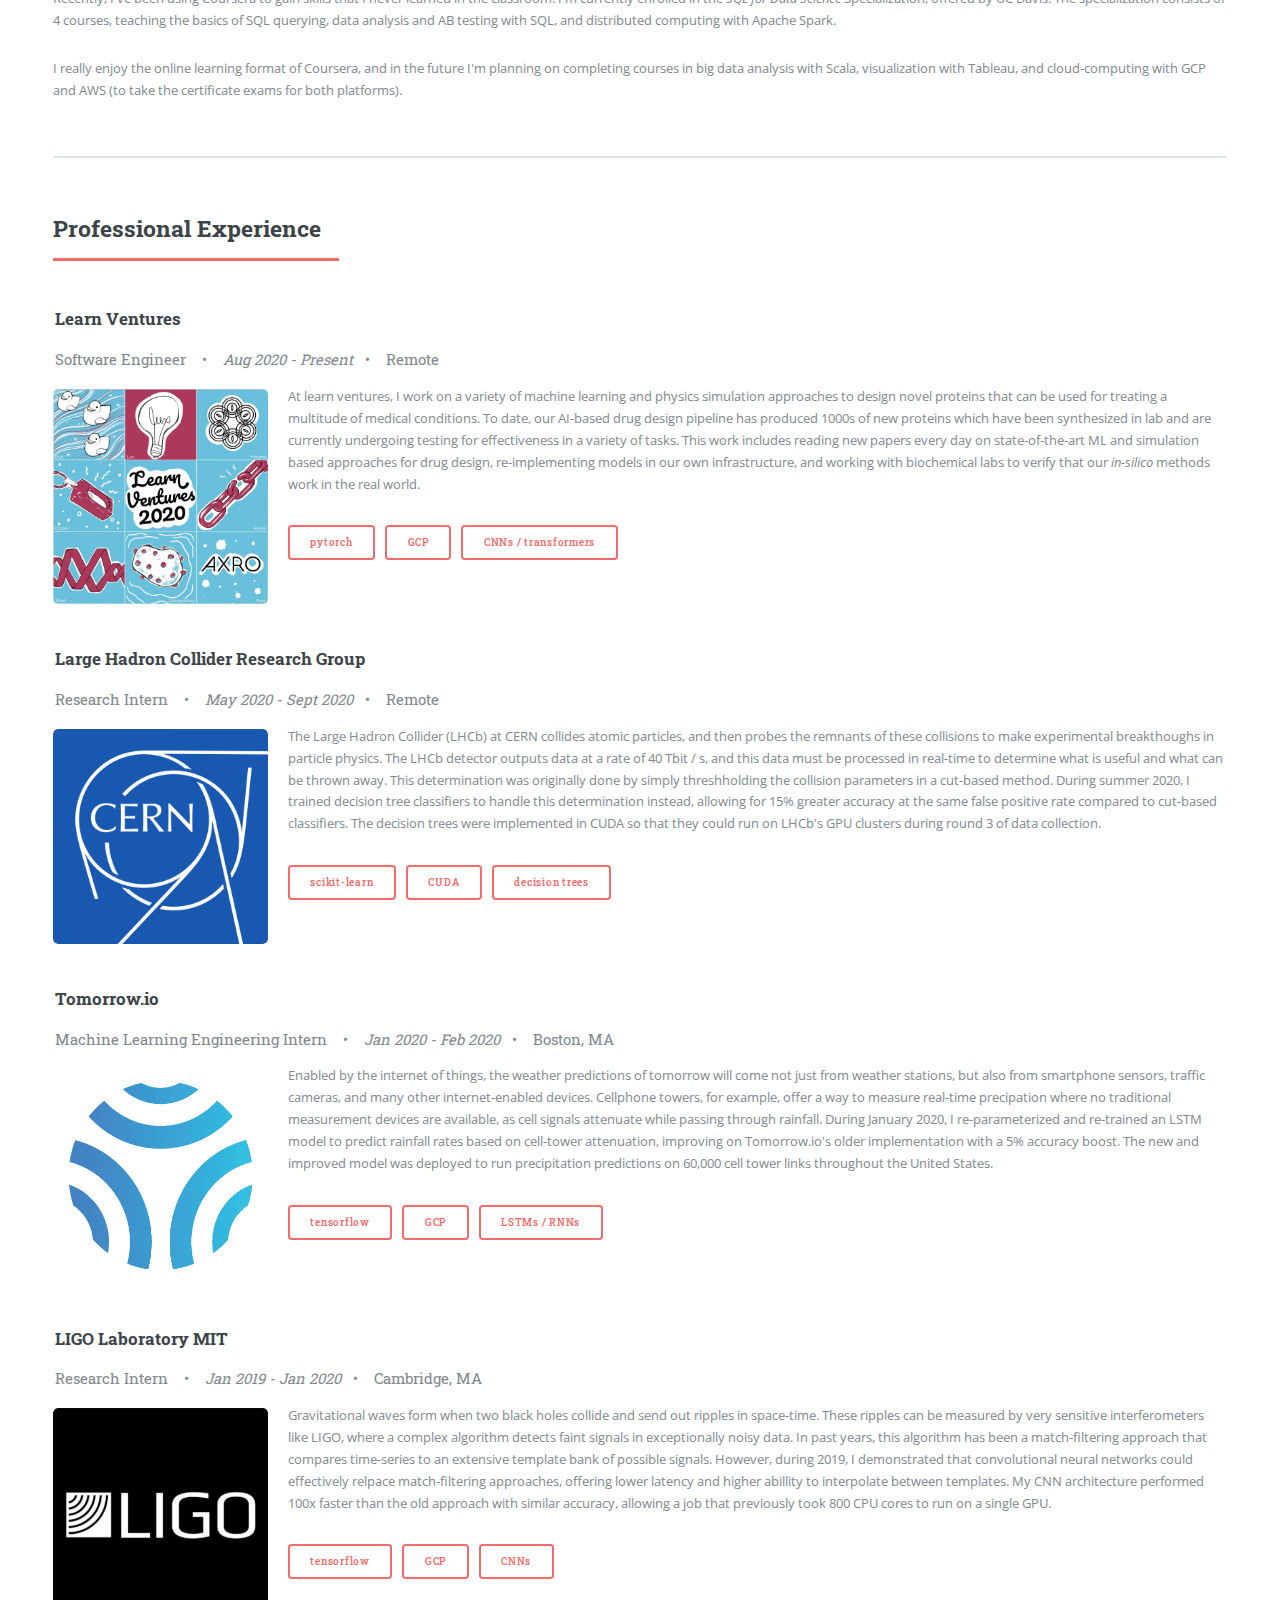
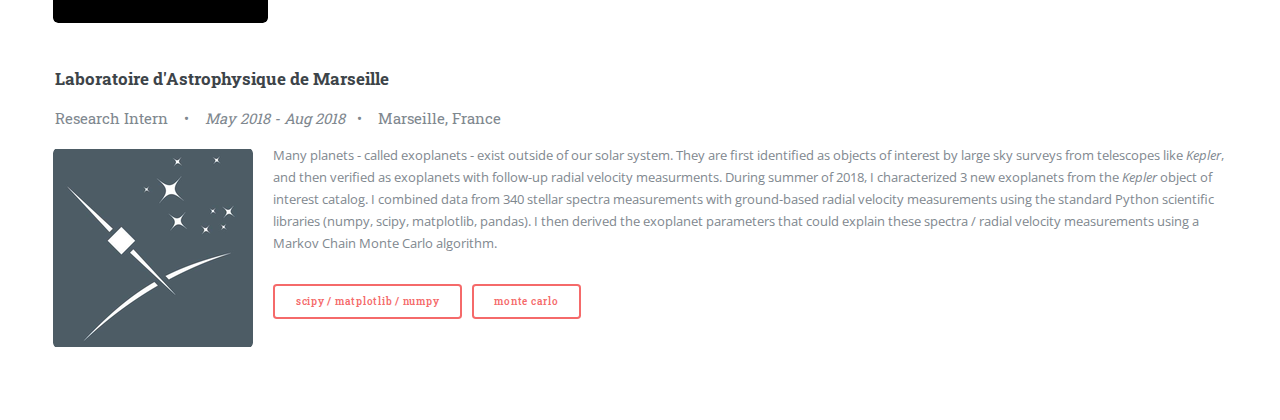
==== commit 2acaac1c: "update freq_vis code links" ====
--- a/index.html
+++ b/index.html
@@ -40,7 +40,7 @@
 											Hello! I'm Sean, a final-term physics / computer science student at MIT, and a software engineer at a small startup working on AI for drug development. I'm passionate about how data science and machine learning enhance our understanding of the natural world, from rainy weather to protein folding to astrophysics.
 										</p>
 										<p>
-											This page has a lot of information about my professional life, including projects I've worked on, teams I've been a part of, and the kinds of things I know how to do. If you'd like a more organized breakdown of these things, feel free to download my resume <a download href="assets/resume_sept2021.pdf">here</a> or send me an email at scondon@mit.edu!
+											This page has a lot of information about my professional life, including projects I've worked on, teams I've been a part of, and things I know how to do. If you'd like a more organized breakdown of these things, feel free to download my resume <a download href="assets/resume_sept2021.pdf">here</a> or send me an email at scondon@mit.edu!
 										</p>
 
 									</div>
